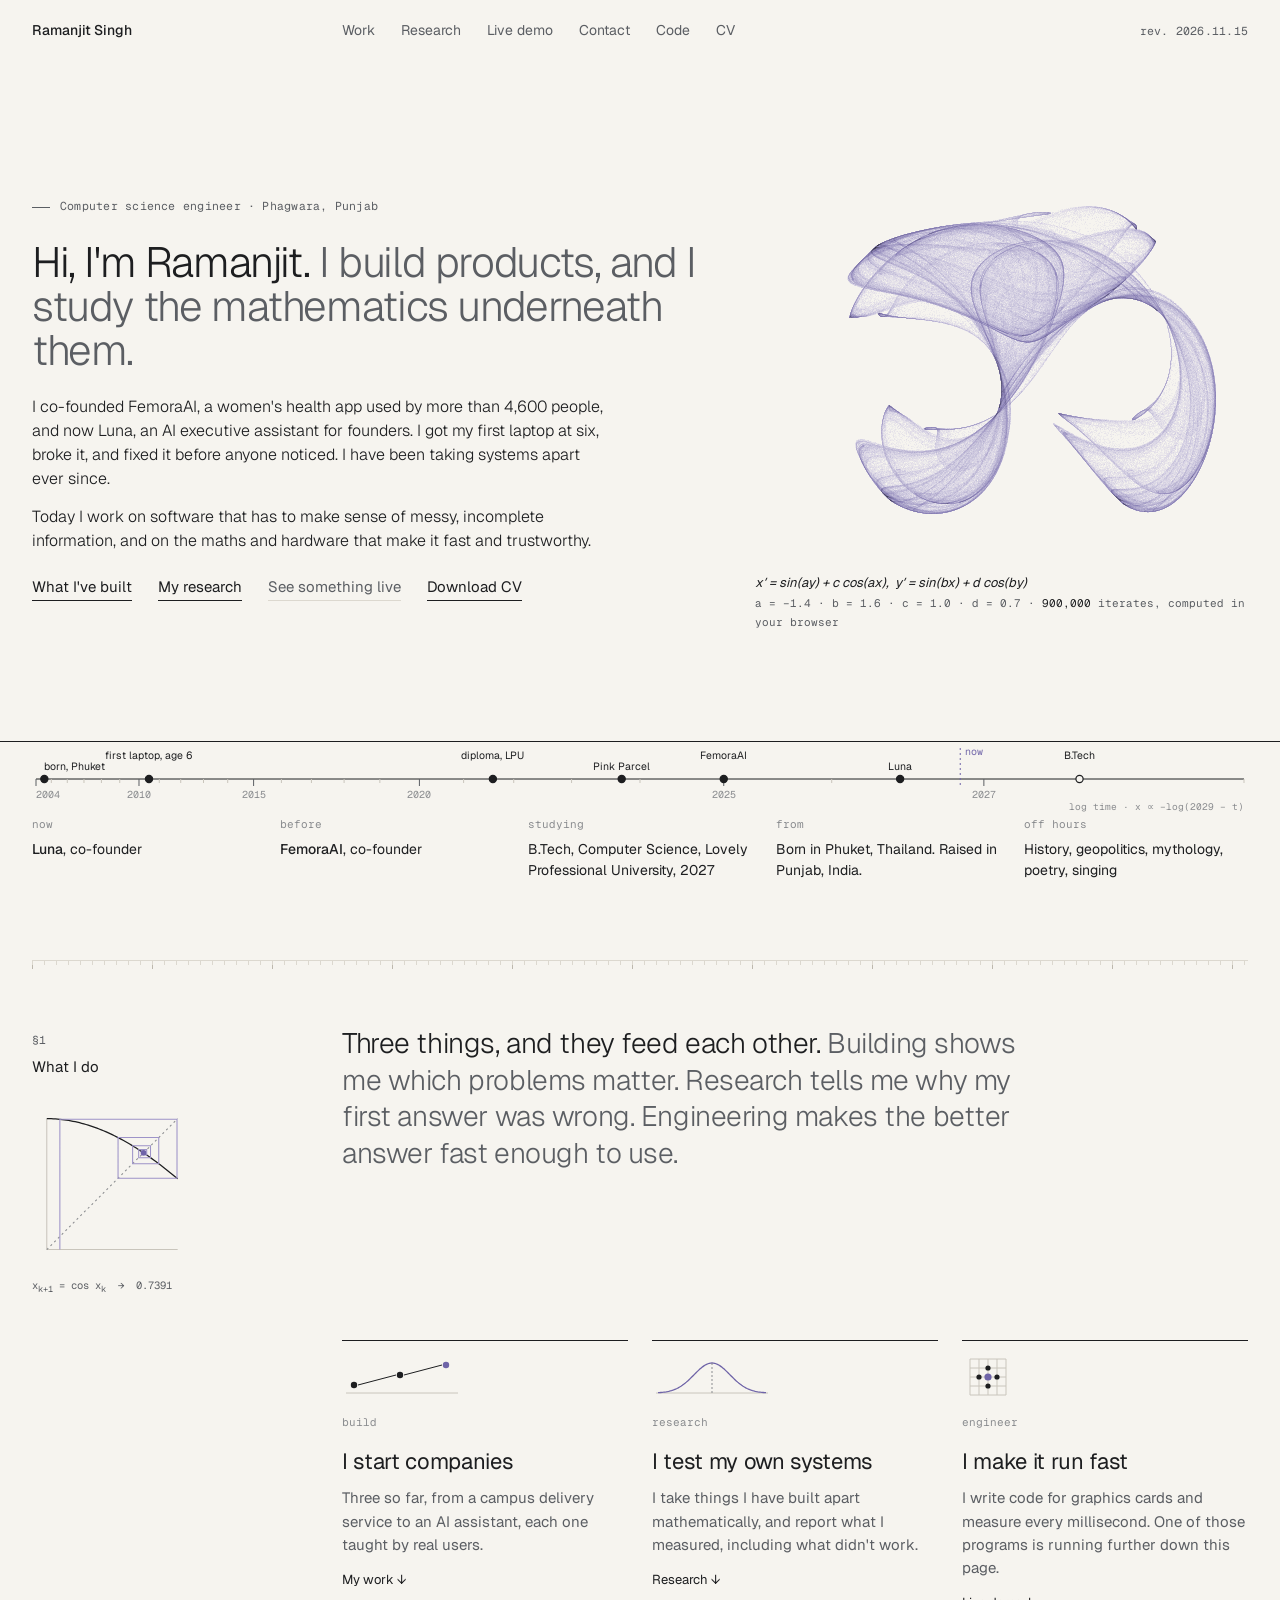
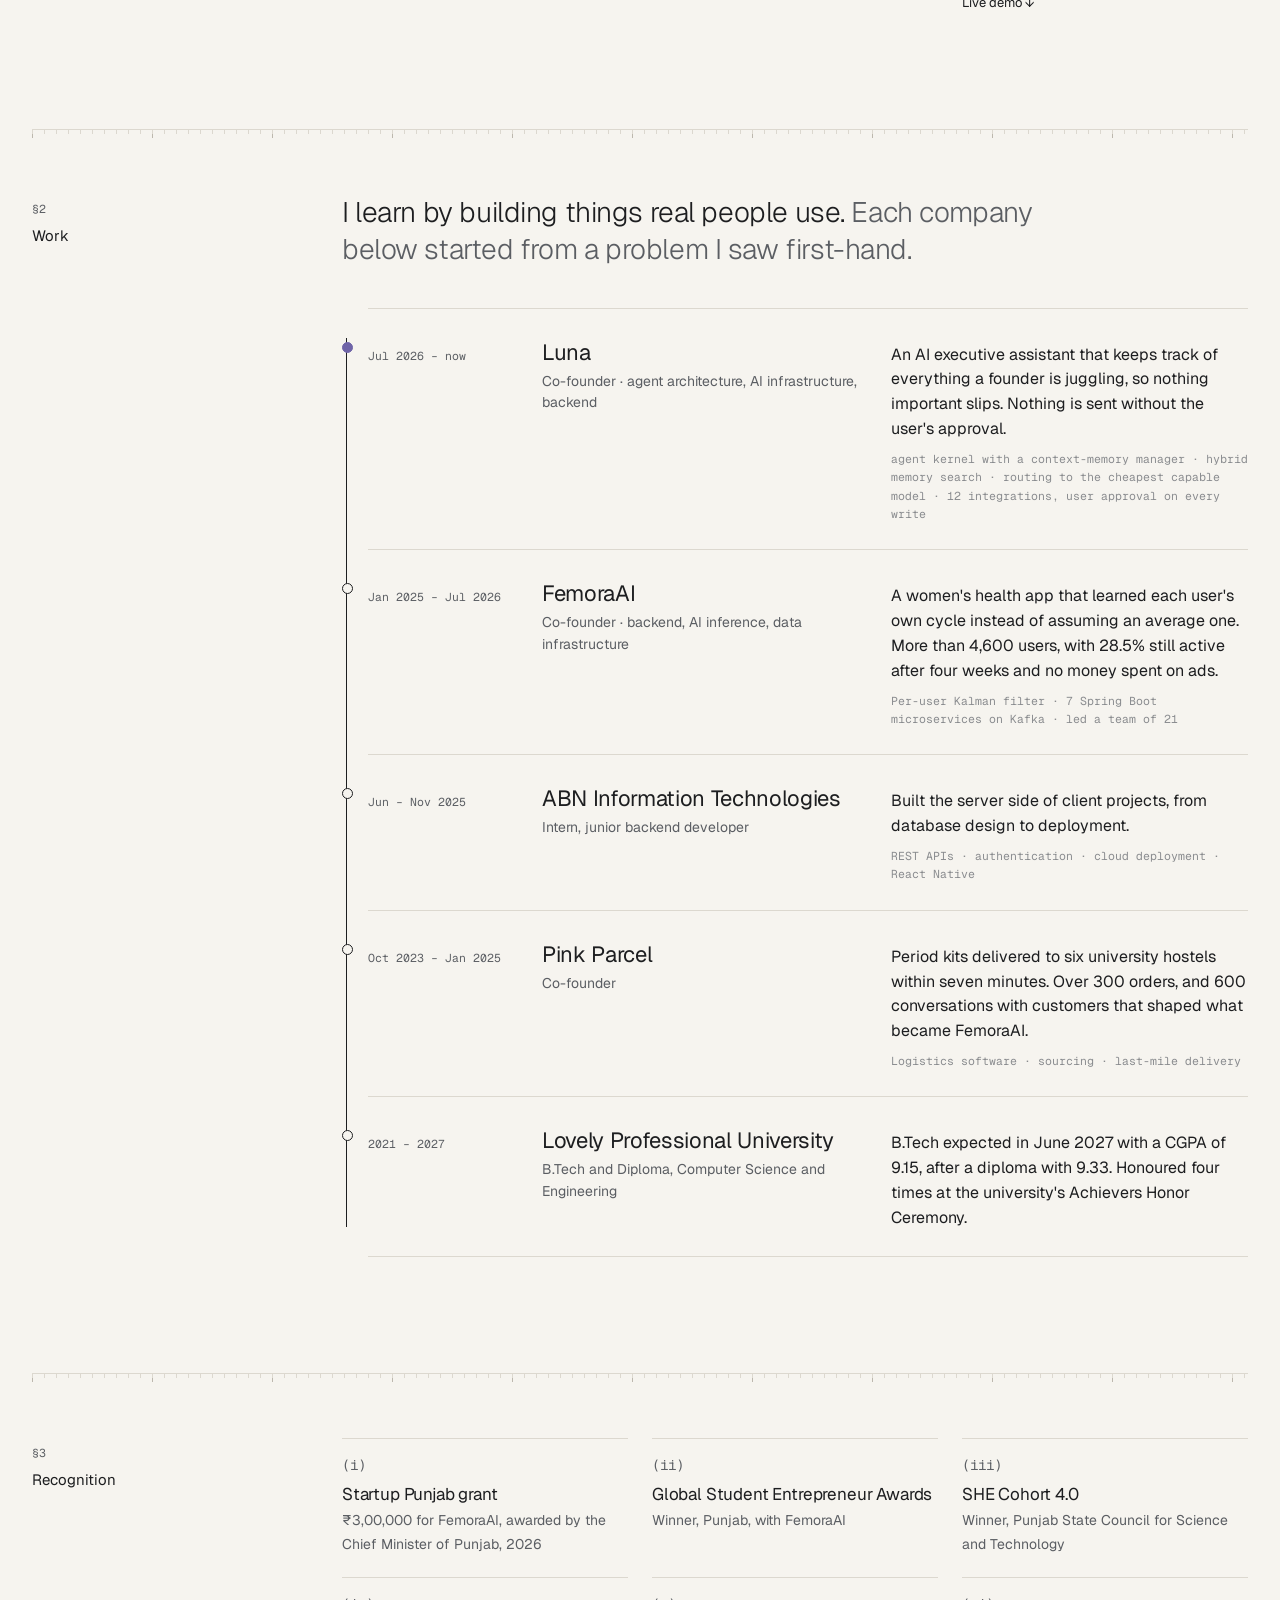
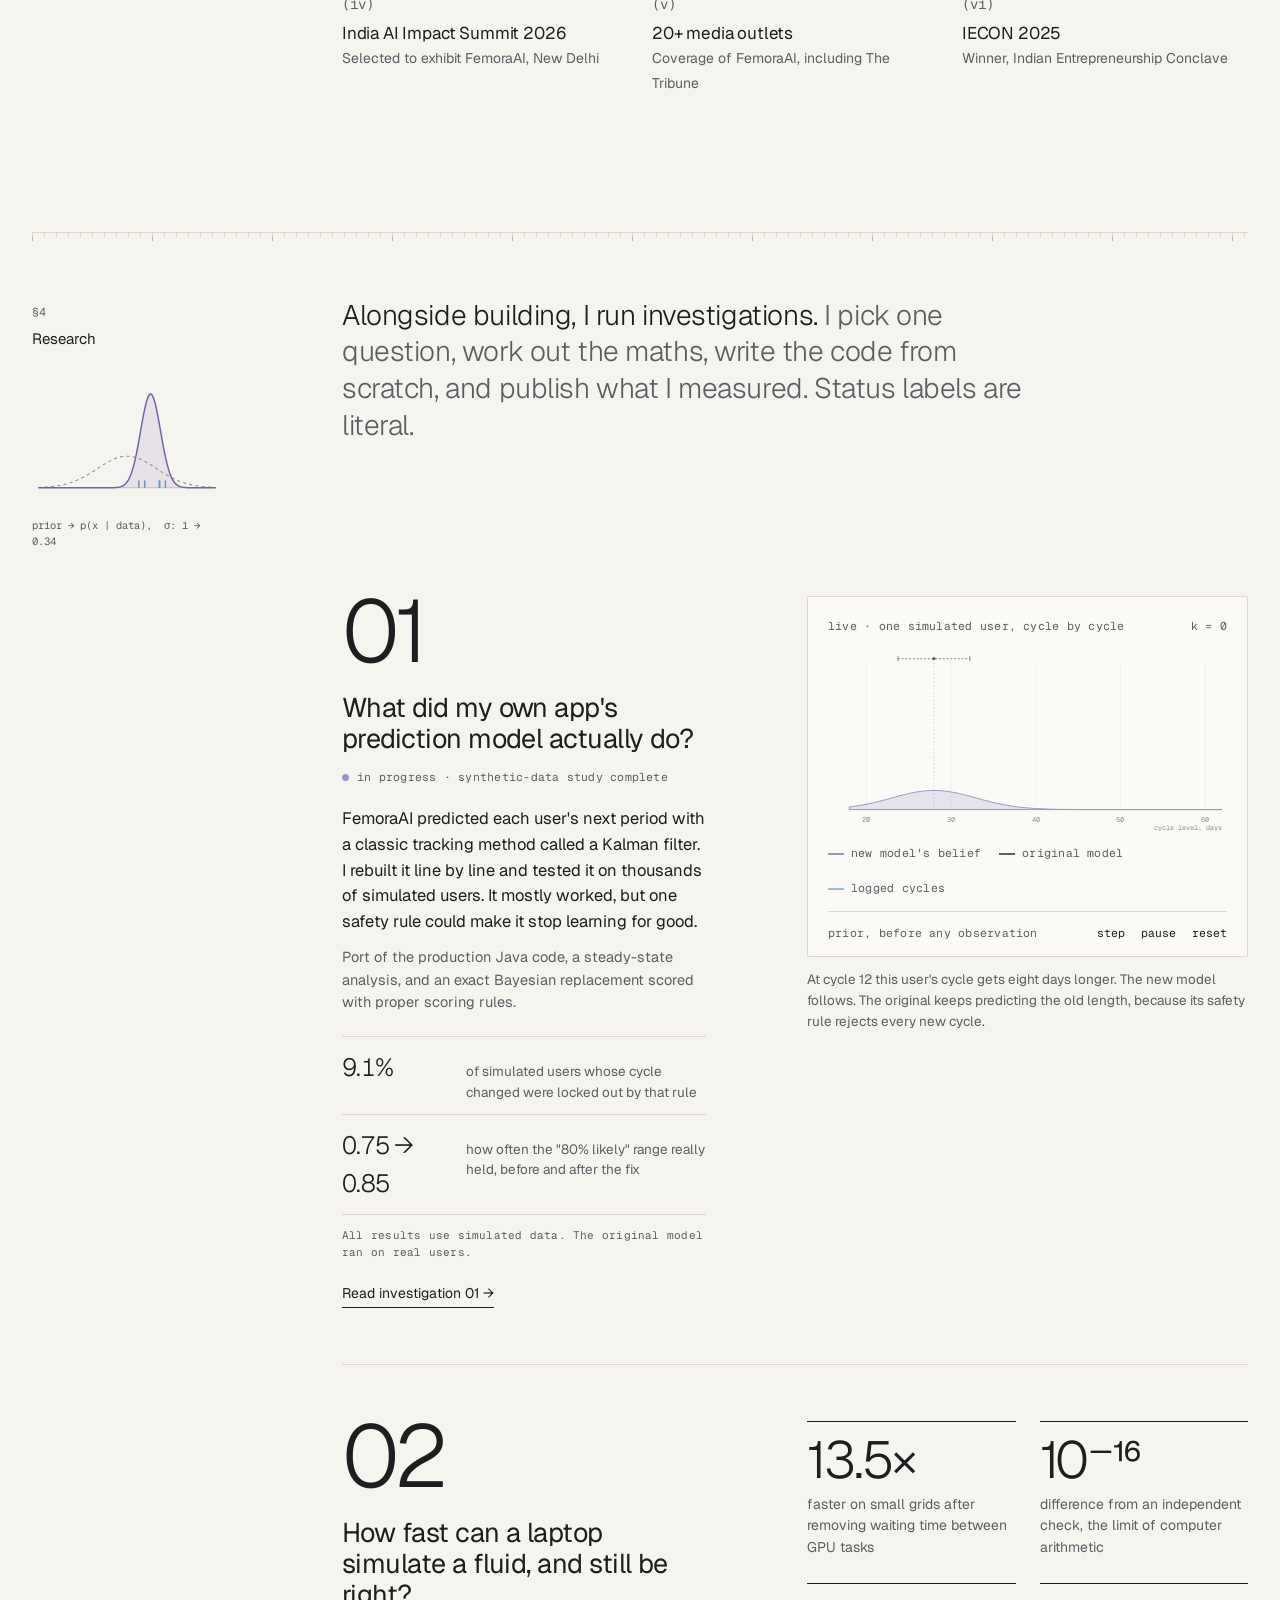
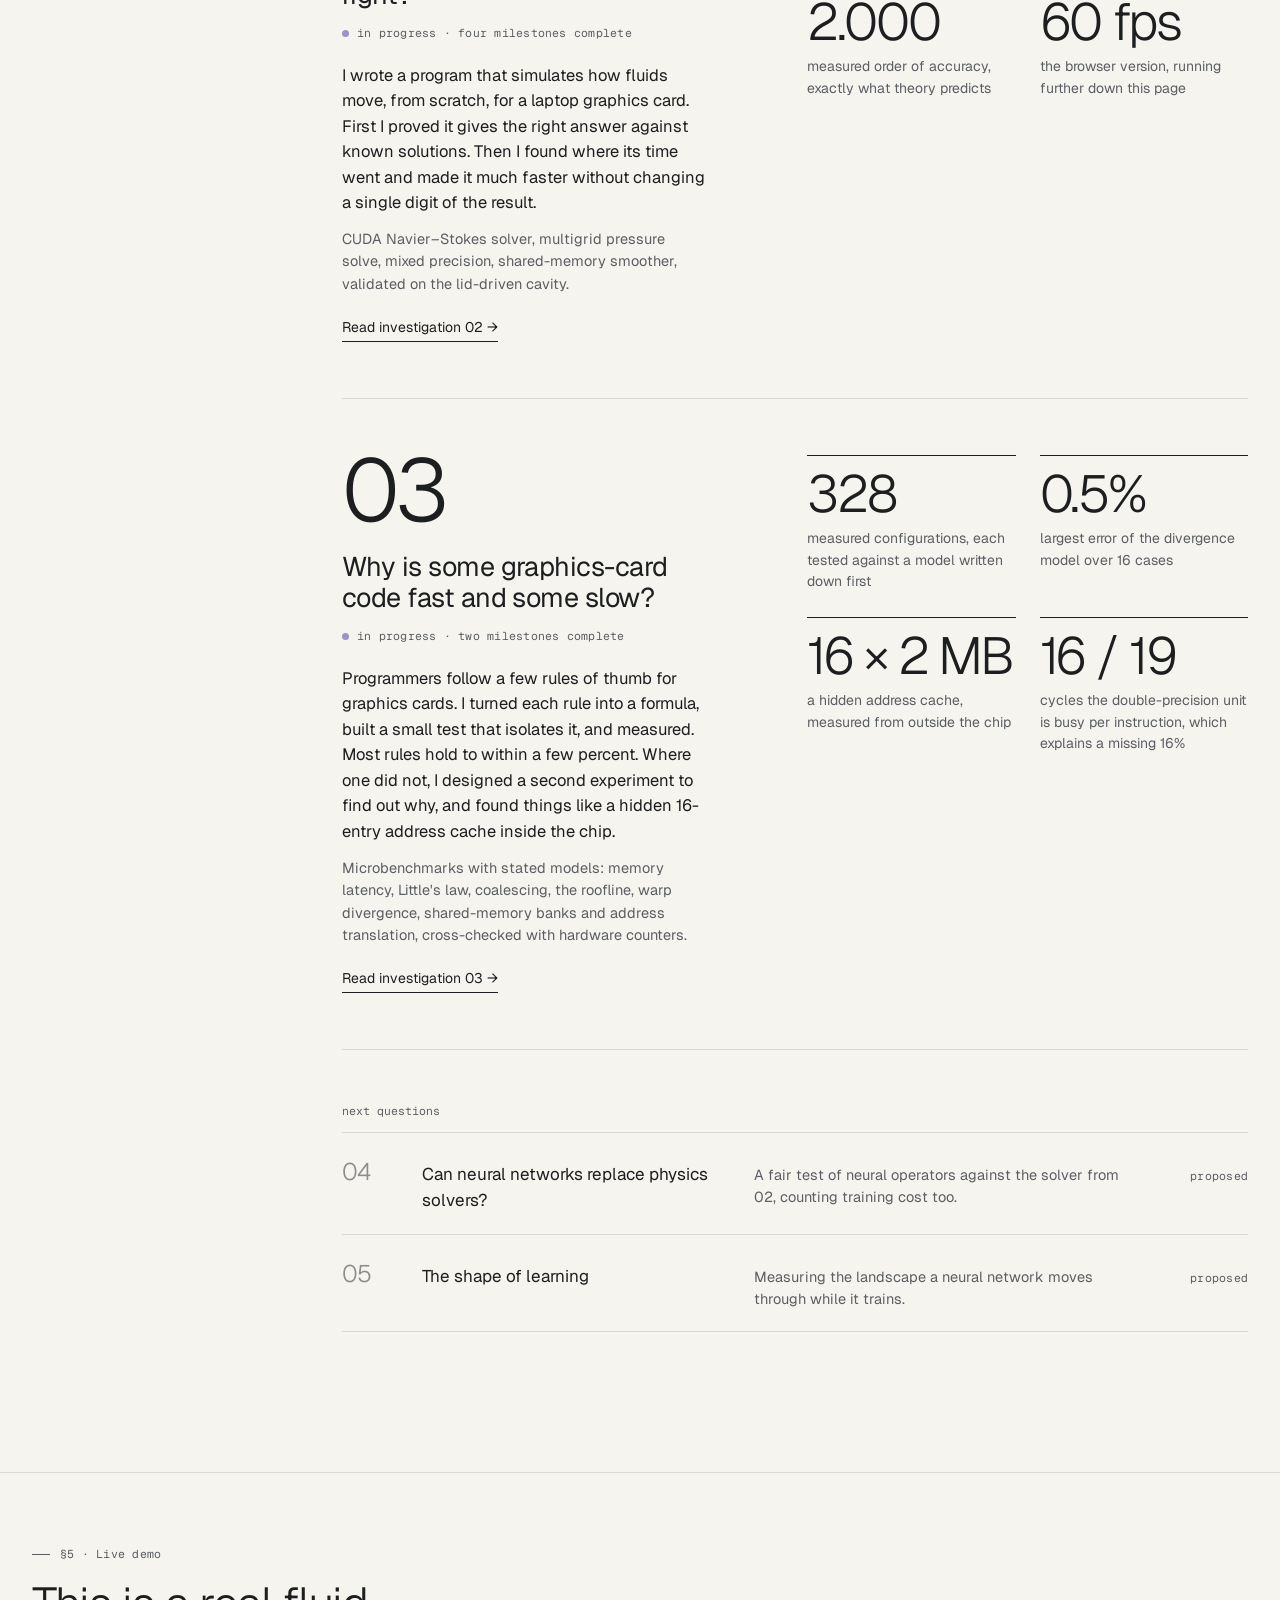
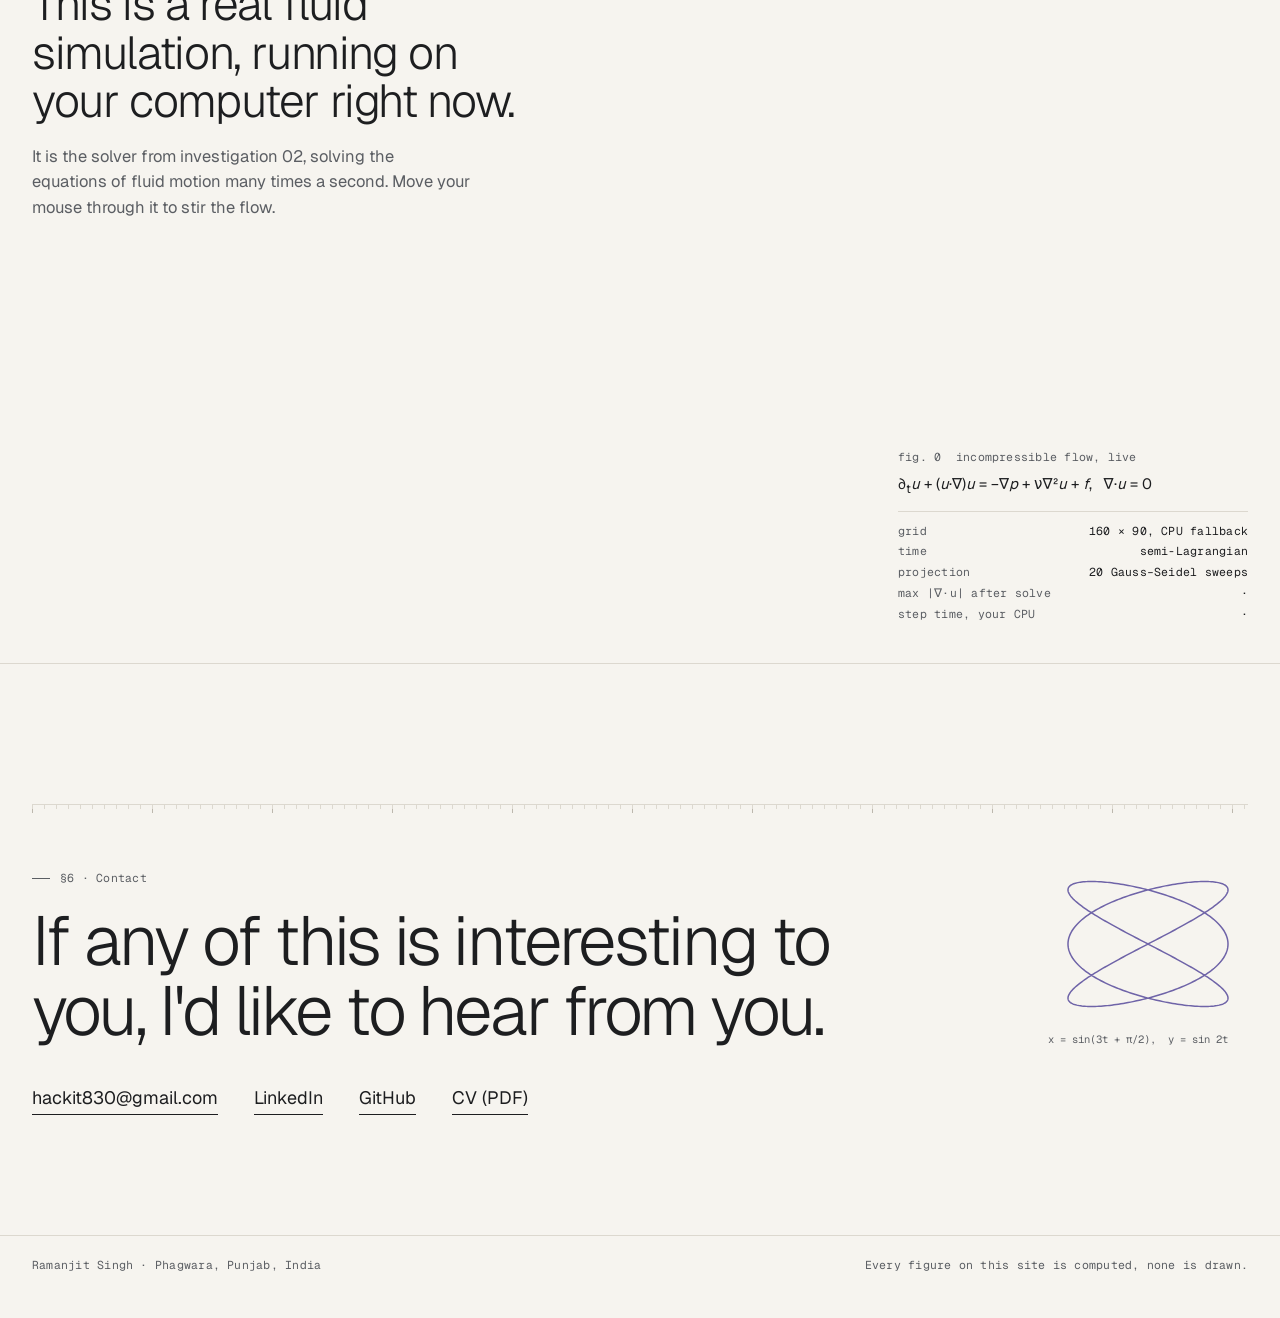
==== site/index.html @ 6fc25e9c "Site: CV download (phone removed), compact mobile navigation, consistent investigation nav, Luna lin" ====
<!doctype html>
<html lang="en">
<head>
<meta charset="utf-8">
<meta name="viewport" content="width=device-width,initial-scale=1">
<title>Ramanjit Singh</title>
<meta name="description" content="Ramanjit Singh, computer science engineer and co-founder of FemoraAI and Luna. Products, research investigations and a live fluid simulation running on your GPU.">
<link rel="preconnect" href="https://fonts.googleapis.com"><link rel="preconnect" href="https://fonts.gstatic.com" crossorigin>
<link href="https://fonts.googleapis.com/css2?family=Geist:wght@300;400;500&family=Geist+Mono:wght@400;500&display=swap" rel="stylesheet">
<style>
:root{
  --ivory:#F6F4EF;--paper:#FBFAF7;--stone:#EBE8E1;--rule:#DCD8CF;--charcoal:#1D1E20;--graphite:#5B5E63;--faint:#8A8C8F;
  --lavender:#9D93C8;--lavender-deep:#6F64A8;--powder:#9FBCD6;--sage:#A3B59B;
  --sans:"Geist",ui-sans-serif,system-ui,sans-serif;--mono:"Geist Mono",ui-monospace,monospace;
}
*{box-sizing:border-box;margin:0;padding:0}
html{scroll-behavior:smooth;scroll-padding-top:80px}
body{background:var(--ivory);color:var(--charcoal);font-family:var(--sans);font-size:16px;line-height:1.55;-webkit-font-smoothing:antialiased}
a{color:inherit;text-decoration:none}
.mono{font-family:var(--mono);font-size:11.5px;letter-spacing:.02em;color:var(--graphite)}
.wrap{max-width:1320px;margin:0 auto;padding:0 32px}
.grid{display:grid;grid-template-columns:repeat(12,minmax(0,1fr));column-gap:24px}
.tick{display:inline-block;width:18px;height:1px;background:var(--graphite);vertical-align:middle;margin-right:10px}
.ul{border-bottom:1px solid var(--rule);transition:border-color .2s}
.ul:hover{border-color:var(--charcoal)}

nav{position:fixed;inset:0 0 auto 0;z-index:10;padding:20px 0;transition:background .3s,border-color .3s;border-bottom:1px solid transparent}
nav.solid{background:rgba(246,244,239,.9);backdrop-filter:blur(10px);border-bottom-color:var(--rule)}
nav .grid{align-items:baseline}
nav .who{grid-column:1/4;font-size:14px;font-weight:500}
nav .links{grid-column:4/11;display:flex;gap:26px;font-size:14px;color:var(--graphite)}
nav .links a:hover{color:var(--charcoal)}
nav .rev{grid-column:11/13;text-align:right}

/* about */
.about{min-height:100vh;display:flex;flex-direction:column;padding-top:74px}
.about > .wrap.grid{flex:1;align-items:center;width:100%}
.about .left{grid-column:1/8;padding:6px 0 22px}
.figure-att{grid-column:8/13;align-self:center;position:relative}
#attractor{display:block;width:100%;aspect-ratio:1.3/1}
.att-cap{margin-top:10px;font-family:var(--mono);font-size:11px;line-height:1.7;color:var(--graphite)}
.att-cap i{font-family:var(--sans);font-style:italic;font-size:13px;color:var(--charcoal)}
.att-cap b{font-weight:400;color:var(--charcoal)}
.about h1{font-weight:300;font-size:clamp(32px,3.3vw,52px);line-height:1.04;letter-spacing:-.033em}
.about h1 span{color:var(--graphite)}
.about .intro{margin-top:22px;font-size:clamp(16px,1.15vw,18px);font-weight:300;line-height:1.5;max-width:580px}
.about .intro p+p{margin-top:14px}
.cta{display:flex;gap:26px;flex-wrap:wrap;margin-top:22px;font-size:15px}
.cta a{border-bottom:1px solid var(--charcoal);padding-bottom:2px}
.cta a.soft{border-color:var(--rule);color:var(--graphite)}
.strip{border-top:1px solid var(--charcoal);padding-top:2px}
#lifeline{display:block;width:100%;height:68px;overflow:visible}
.glance{display:grid;grid-template-columns:repeat(5,1fr);gap:24px}
.glance div{padding:4px 0 18px;font-size:14px}
.glance dt{font-family:var(--mono);font-size:11px;color:var(--faint);margin-bottom:6px}
.glance dd b{font-weight:500}

/* generic sections */
section.s{padding:120px 0 20px}
.label{grid-column:1/4;padding-top:6px}
.label .n{font-family:var(--mono);font-size:11.5px;color:var(--graphite)}
.label h2{font-weight:400;font-size:15px;margin-top:6px}
.lead{grid-column:4/11;font-size:clamp(22px,2.2vw,30px);font-weight:300;line-height:1.3;letter-spacing:-.015em}
.lead span{color:var(--graphite)}

/* what I do */
.doing{grid-column:4/13;display:grid;grid-template-columns:repeat(3,1fr);gap:24px;margin-top:44px}
.doing a{display:block;border-top:1px solid var(--charcoal);padding-top:14px;transition:border-color .2s}
.doing a:hover{border-top-color:var(--lavender-deep)}
.doing .k{font-family:var(--mono);font-size:11px;color:var(--faint)}
.doing h3{font-weight:400;font-size:22px;letter-spacing:-.015em;margin:10px 0 8px}
.doing p{font-size:15px;color:var(--graphite)}
.doing .go{display:block;margin-top:14px;font-size:13px;color:var(--charcoal)}

/* work */
.work{grid-column:4/13;margin-top:40px}
.job{display:grid;grid-template-columns:150px minmax(0,1fr) minmax(0,1.1fr);column-gap:24px;padding:26px 0;border-top:1px solid var(--rule);align-items:baseline}
.job:last-child{border-bottom:1px solid var(--rule)}
.job .when{font-family:var(--mono);font-size:11.5px;color:var(--graphite)}
.job h3{font-weight:400;font-size:22px;letter-spacing:-.015em}
.job .role{font-size:14px;color:var(--graphite);margin-top:2px}
.job .plain{font-size:16px}
.job .tech{font-family:var(--mono);font-size:11.5px;color:var(--faint);margin-top:8px;line-height:1.6}

/* recognition */
.rec{grid-column:4/13;display:grid;grid-template-columns:repeat(3,1fr);gap:0 24px;margin-top:40px}
.rec div{border-top:1px solid var(--rule);padding:16px 0 20px}
.rec b{display:block;font-weight:400;font-size:17px;letter-spacing:-.01em}
.rec span{font-size:14px;color:var(--graphite)}

/* research */
.inv{grid-column:4/13;margin-top:46px;display:grid;grid-template-columns:repeat(12,minmax(0,1fr));column-gap:24px;align-items:start;padding-bottom:56px;border-bottom:1px solid var(--rule)}
.inv + .inv{margin-top:56px}
.inv .text{grid-column:1/6}
.inv .num{font-weight:300;font-size:88px;line-height:.8;letter-spacing:-.06em}
.inv h3{font-weight:400;font-size:27px;line-height:1.15;letter-spacing:-.02em;margin-top:26px}
.status{display:inline-flex;align-items:center;gap:8px;margin-top:14px}
.status i{width:7px;height:7px;border-radius:50%;background:var(--lavender)}
.inv .plain{margin-top:18px;font-size:16.5px}
.inv .techline{margin-top:12px;font-size:14.5px;color:var(--graphite)}
.facts{margin-top:22px;border-top:1px solid var(--rule)}
.facts div{display:grid;grid-template-columns:110px 1fr;gap:14px;padding:11px 0;border-bottom:1px solid var(--rule);align-items:baseline}
.facts b{font-weight:300;font-size:25px;letter-spacing:-.03em;font-feature-settings:"tnum"}
.facts span{font-size:13.5px;color:var(--graphite)}
.more{display:inline-block;margin-top:22px;font-size:14px;border-bottom:1px solid var(--charcoal);padding-bottom:2px}
.inv .side{grid-column:7/13}
.card{background:var(--paper);border:1px solid var(--rule);border-radius:2px;padding:20px 20px 14px}
.card svg{display:block;width:100%;height:auto}
.fig-head{display:flex;justify-content:space-between;align-items:baseline;margin-bottom:10px}
.legend{display:flex;gap:18px;flex-wrap:wrap;margin-top:12px}
.sw{display:inline-block;width:16px;height:2px;vertical-align:middle;margin-right:7px}
.ctl{display:flex;justify-content:space-between;align-items:baseline;margin-top:14px;padding-top:12px;border-top:1px solid var(--rule);gap:12px;flex-wrap:wrap}
.ctl button{font:inherit;background:none;border:0;color:var(--charcoal);cursor:pointer;margin-left:16px;padding:0}
.ctl button:hover{color:var(--lavender-deep)}
.cap{margin-top:12px;font-size:13.5px;color:var(--graphite)}
.bignum{display:grid;grid-template-columns:1fr 1fr;gap:24px}
.bignum div{border-top:1px solid var(--charcoal);padding-top:12px}
.bignum b{display:block;font-weight:300;font-size:52px;letter-spacing:-.04em;line-height:1}
.bignum span{display:block;margin-top:8px;font-size:14px;color:var(--graphite)}
.prop{grid-column:4/13;margin-top:52px}
.prop .h{font-family:var(--mono);font-size:11.5px;color:var(--graphite);margin-bottom:12px}
.row{display:grid;grid-template-columns:56px minmax(0,1fr) minmax(0,1.2fr) 100px;column-gap:24px;padding:20px 0;border-top:1px solid var(--rule);align-items:baseline}
.row:last-child{border-bottom:1px solid var(--rule)}
.row .k{font-weight:300;font-size:24px;letter-spacing:-.04em;color:var(--faint)}
.row h4{font-weight:400;font-size:17px}
.row p{font-size:14.5px;color:var(--graphite)}
.row .tag{text-align:right}

/* live demo */
.demo{position:relative;height:88vh;min-height:620px;overflow:hidden;margin-top:120px;border-top:1px solid var(--rule);border-bottom:1px solid var(--rule)}
#fluid{position:absolute;inset:0;width:100%;height:100%;display:block;filter:blur(1.5px) saturate(.95)}
.demo .wrap{position:relative;height:100%;pointer-events:none}
.demo .say{position:absolute;left:32px;top:72px;max-width:520px}
.demo .say h2{font-weight:300;font-size:clamp(32px,3.6vw,52px);line-height:1.05;letter-spacing:-.03em;margin-top:18px}
.demo .say p{margin-top:18px;font-size:16.5px;color:var(--graphite);max-width:440px}
.annot{position:absolute;right:32px;bottom:40px;width:350px}
.annot .eq{font-family:var(--sans);font-size:15px;letter-spacing:0;color:var(--charcoal);margin:6px 0 12px}
.annot .eq i{font-style:italic}
.annot dl{display:grid;grid-template-columns:1fr auto;gap:3px 12px;border-top:1px solid var(--rule);padding-top:10px}
.annot dd{text-align:right;color:var(--charcoal);font-feature-settings:"tnum"}

/* contact */
.contact{padding:140px 0 40px}
.contact h2{grid-column:1/9;font-weight:300;font-size:clamp(40px,5.4vw,80px);line-height:1;letter-spacing:-.04em}
.contact .ways{grid-column:1/-1;display:flex;gap:36px;flex-wrap:wrap;margin-top:36px;font-size:18px}
.contact .ways a{border-bottom:1px solid var(--charcoal);padding-bottom:2px}
footer{padding:80px 0 44px}
footer .grid{border-top:1px solid var(--rule);padding-top:20px;align-items:baseline}
footer .c1{grid-column:1/7}footer .c3{grid-column:7/13;text-align:right}

@media (max-width:1000px){
  .wrap{padding:0 16px}
  nav .links{display:none}nav .who{grid-column:1/8}nav .rev{grid-column:8/13}
  .about .left,.label,.lead,.doing,.work,.rec,.inv,.prop,.contact h2{grid-column:1/-1}
  .about .left{padding-bottom:8px}
  .figure-att{grid-column:1/-1;margin:8px 0 28px}
  #lifeline{height:64px}
  .glance{grid-template-columns:1fr 1fr;gap:0 16px}
  .lead{margin-top:14px}
  .doing,.rec{grid-template-columns:1fr}
  .job{grid-template-columns:1fr;row-gap:6px}
  .inv .text,.inv .side{grid-column:1/-1}.inv .side{margin-top:34px}
  .row{grid-template-columns:44px 1fr;row-gap:6px}.row p,.row .tag{grid-column:2}.row .tag{text-align:left}
  .demo .say{left:16px;right:16px;top:48px}
  .annot{left:16px;right:16px;width:auto;bottom:24px}
  footer .c1,footer .c3{grid-column:1/-1;text-align:left;margin-bottom:6px}
}

/* mathematical furniture */
.ruler{grid-column:1/-1;height:9px;margin:0 0 56px;border-top:1px solid var(--rule);background-image:repeating-linear-gradient(90deg,var(--rule) 0 1px,transparent 1px 12px),repeating-linear-gradient(90deg,#BDB8AE 0 1px,transparent 1px 120px);background-size:100% 4px,100% 9px;background-repeat:no-repeat}
section.s{padding:96px 0 20px}
.margin-fig{margin-top:28px;max-width:190px}
.gcap{font-family:var(--mono);font-size:10.5px;color:var(--graphite);margin-top:6px;line-height:1.5}
.cardglyph{display:block;width:120px;height:44px;margin-bottom:10px}
.enum{display:block;font-family:var(--mono);font-size:11px;color:var(--faint);margin-bottom:4px}
.work{position:relative;padding-left:26px}
.work::before{content:"";position:absolute;left:4px;top:30px;bottom:30px;width:1px;background:var(--charcoal)}
.job{position:relative}
.job::before{content:"";position:absolute;left:-26px;top:33px;width:9px;height:9px;border-radius:50%;background:var(--ivory);border:1.2px solid var(--charcoal)}
.job:first-child::before{background:var(--lavender-deep);border-color:var(--lavender-deep)}
.contact .grid{position:relative}
.contact-fig{grid-column:10/13;grid-row:2/5;align-self:center;max-width:200px;justify-self:end;width:100%}
.rec-side{margin-top:0}
@media (max-width:1000px){section.s{padding:64px 0 12px}.ruler{margin-bottom:36px}.demo{margin-top:72px}.rec-side{grid-column:1/-1;margin-top:20px}.margin-fig{max-width:150px;margin-top:16px}.contact-fig{grid-column:1/-1;grid-row:auto;justify-self:start;margin-top:28px}}

/* compact navigation (assets/navmenu.js) */
nav .menu{display:none;justify-self:end;font-size:12px;letter-spacing:.04em;background:none;border:1px solid var(--rule);border-radius:2px;padding:6px 12px;color:var(--charcoal);cursor:pointer}
@media (max-width:1000px){
  nav .rev{display:none}
  nav .who{grid-row:1}
  nav .menu{display:block;grid-column:8/13;grid-row:1;align-self:center}
  nav.open{background:#F6F4EF;border-bottom-color:var(--rule)}
  nav.open .links{display:flex;flex-direction:column;gap:0;grid-column:1/-1;grid-row:2;margin-top:14px;border-top:1px solid var(--rule)}
  nav.open .links a{padding:13px 0;border-bottom:1px solid var(--rule);font-size:16px;color:var(--charcoal)}
}
</style>
</head>
<body>

<nav id="nav"><div class="wrap grid">
  <a class="who" href="#">Ramanjit Singh</a>
  <div class="links"><a href="#work">Work</a><a href="#research">Research</a><a href="#live">Live demo</a><a href="#contact">Contact</a><a href="https://github.com/ramanjitsingh-hub/ramanjitsingh-hub.github.io">Code</a><a href="assets/Ramanjit_Singh_CV.pdf" download>CV</a></div>
  <span class="rev mono">rev. 2026.11.15</span>
</div></nav>

<header class="about" id="about"><div class="wrap grid">
  <div class="left">
    <div class="mono"><span class="tick"></span>Computer science engineer · Phagwara, Punjab</div>
    <h1 style="margin-top:26px">Hi, I'm Ramanjit. <span>I build products, and I study the mathematics underneath them.</span></h1>
    <div class="intro">
      <p>I co-founded FemoraAI, a women's health app used by more than 4,600 people, and now Luna, an AI executive assistant for founders. I got my first laptop at six, broke it, and fixed it before anyone noticed. I have been taking systems apart ever since.</p>
      <p>Today I work on software that has to make sense of messy, incomplete information, and on the maths and hardware that make it fast and trustworthy.</p>
    </div>
    <div class="cta"><a href="#work">What I've built</a><a href="#research">My research</a><a class="soft" href="#live">See something live</a><a href="assets/Ramanjit_Singh_CV.pdf" download>Download CV</a></div>
  </div>
  <figure class="figure-att" aria-label="Clifford attractor computed in the browser">
    <canvas id="attractor"></canvas>
    <figcaption class="att-cap"><i>x′ = sin(ay) + c cos(ax), &nbsp;y′ = sin(bx) + d cos(by)</i><br>
      a = −1.4 · b = 1.6 · c = 1.0 · d = 0.7 · <b id="att-n">0</b> iterates, computed in your browser</figcaption>
  </figure>
</div>
  <div class="strip"><div class="wrap">
    <svg id="lifeline" role="img" aria-label="Timeline from 2004 to 2027"></svg>
    <dl class="glance">
    <div><dt>now</dt><dd><b>Luna</b>, co-founder</dd></div>
    <div><dt>before</dt><dd><b>FemoraAI</b>, co-founder</dd></div>
    <div><dt>studying</dt><dd>B.Tech, Computer Science, Lovely Professional University, 2027</dd></div>
    <div><dt>from</dt><dd>Born in Phuket, Thailand. Raised in Punjab, India.</dd></div>
    <div><dt>off hours</dt><dd>History, geopolitics, mythology, poetry, singing</dd></div>
  </dl>
  </div></div>
</header>



<main>
<section class="s" style="padding-top:60px"><div class="wrap grid">
  <div class="ruler"></div>
  <div class="label"><div class="n">§1</div><h2>What I do</h2><div class="margin-fig" data-glyph="cobweb"></div></div>
  <p class="lead">Three things, and they feed each other. <span>Building shows me which problems matter. Research tells me why my first answer was wrong. Engineering makes the better answer fast enough to use.</span></p>
  <div class="doing">
    <a href="#work"><span class="cardglyph" data-glyph="ventures"></span><span class="k">build</span><h3>I start companies</h3><p>Three so far, from a campus delivery service to an AI assistant, each one taught by real users.</p><span class="go">My work ↓</span></a>
    <a href="#research"><span class="cardglyph" data-glyph="gauss"></span><span class="k">research</span><h3>I test my own systems</h3><p>I take things I have built apart mathematically, and report what I measured, including what didn't work.</p><span class="go">Research ↓</span></a>
    <a href="#live"><span class="cardglyph" data-glyph="stencil"></span><span class="k">engineer</span><h3>I make it run fast</h3><p>I write code for graphics cards and measure every millisecond. One of those programs is running further down this page.</p><span class="go">Live demo ↓</span></a>
  </div>
</div></section>

<section class="s" id="work"><div class="wrap grid">
  <div class="ruler"></div>
  <div class="label"><div class="n">§2</div><h2>Work</h2></div>
  <p class="lead">I learn by building things real people use. <span>Each company below started from a problem I saw first-hand.</span></p>
  <div class="work">
    <div class="job"><span class="when">Jul 2026 – now</span><div><h3>Luna</h3><div class="role">Co-founder · agent architecture, AI infrastructure, backend</div></div>
      <div><p class="plain">An AI executive assistant that keeps track of everything a founder is juggling, so nothing important slips. Nothing is sent without the user's approval.</p>
      <p class="tech">agent kernel with a context-memory manager · hybrid memory search · routing to the cheapest capable model · 12 integrations, user approval on every write</p></div></div>
    <div class="job"><span class="when">Jan 2025 – Jul 2026</span><div><h3>FemoraAI</h3><div class="role">Co-founder · backend, AI inference, data infrastructure</div></div>
      <div><p class="plain">A women's health app that learned each user's own cycle instead of assuming an average one. More than 4,600 users, with 28.5% still active after four weeks and no money spent on ads.</p>
      <p class="tech">Per-user Kalman filter · 7 Spring Boot microservices on Kafka · led a team of 21</p></div></div>
    <div class="job"><span class="when">Jun – Nov 2025</span><div><h3>ABN Information Technologies</h3><div class="role">Intern, junior backend developer</div></div>
      <div><p class="plain">Built the server side of client projects, from database design to deployment.</p>
      <p class="tech">REST APIs · authentication · cloud deployment · React Native</p></div></div>
    <div class="job"><span class="when">Oct 2023 – Jan 2025</span><div><h3>Pink Parcel</h3><div class="role">Co-founder</div></div>
      <div><p class="plain">Period kits delivered to six university hostels within seven minutes. Over 300 orders, and 600 conversations with customers that shaped what became FemoraAI.</p>
      <p class="tech">Logistics software · sourcing · last-mile delivery</p></div></div>
    <div class="job"><span class="when">2021 – 2027</span><div><h3>Lovely Professional University</h3><div class="role">B.Tech and Diploma, Computer Science and Engineering</div></div>
      <div><p class="plain">B.Tech expected in June 2027 with a CGPA of 9.15, after a diploma with 9.33. Honoured four times at the university's Achievers Honor Ceremony.</p></div></div>
  </div>
</div></section>

<section class="s"><div class="wrap grid">
  <div class="ruler"></div>
  <div class="label"><div class="n">§3</div><h2>Recognition</h2></div>
  <div class="rec rec-side">
    <div><span class="enum">(i)</span><b>Startup Punjab grant</b><span>₹3,00,000 for FemoraAI, awarded by the Chief Minister of Punjab, 2026</span></div>
    <div><span class="enum">(ii)</span><b>Global Student Entrepreneur Awards</b><span>Winner, Punjab, with FemoraAI</span></div>
    <div><span class="enum">(iii)</span><b>SHE Cohort 4.0</b><span>Winner, Punjab State Council for Science and Technology</span></div>
    <div><span class="enum">(iv)</span><b>India AI Impact Summit 2026</b><span>Selected to exhibit FemoraAI, New Delhi</span></div>
    <div><span class="enum">(v)</span><b>20+ media outlets</b><span>Coverage of FemoraAI, including The Tribune</span></div>
    <div><span class="enum">(vi)</span><b>IECON 2025</b><span>Winner, Indian Entrepreneurship Conclave</span></div>
  </div>
</div></section>

<section class="s" id="research"><div class="wrap grid">
  <div class="ruler"></div>
  <div class="label"><div class="n">§4</div><h2>Research</h2><div class="margin-fig" data-glyph="posterior"></div></div>
  <p class="lead">Alongside building, I run investigations. <span>I pick one question, work out the maths, write the code from scratch, and publish what I measured. Status labels are literal.</span></p>

  <div class="inv">
    <div class="text">
      <div class="num">01</div>
      <h3>What did my own app's prediction model actually do?</h3>
      <div class="status mono"><i></i>in progress · synthetic-data study complete</div>
      <p class="plain">FemoraAI predicted each user's next period with a classic tracking method called a Kalman filter. I rebuilt it line by line and tested it on thousands of simulated users. It mostly worked, but one safety rule could make it stop learning for good.</p>
      <p class="techline">Port of the production Java code, a steady-state analysis, and an exact Bayesian replacement scored with proper scoring rules.</p>
      <div class="facts">
        <div><b>9.1%</b><span>of simulated users whose cycle changed were locked out by that rule</span></div>
        <div><b>0.75 → 0.85</b><span>how often the "80% likely" range really held, before and after the fix</span></div>
      </div>
      <p class="mono" style="margin-top:12px;font-size:11px">All results use simulated data. The original model ran on real users.</p>
      <a class="more" href="01/">Read investigation 01 →</a>
    </div>
    <div class="side">
      <div class="card">
        <div class="fig-head"><span class="mono">live · one simulated user, cycle by cycle</span><span class="mono" id="f-k">k = 0</span></div>
        <svg id="fig1" viewBox="0 0 640 300" role="img" aria-label="Posterior density of cycle level updating cycle by cycle"></svg>
        <div class="legend mono">
          <span><i class="sw" style="background:var(--lavender)"></i>new model's belief</span>
          <span><i class="sw" style="background:var(--graphite)"></i>original model</span>
          <span><i class="sw" style="background:var(--powder)"></i>logged cycles</span>
        </div>
        <div class="ctl mono"><span id="f-read">before any data</span><span><button id="b-step">step</button><button id="b-play">pause</button><button id="b-reset">reset</button></span></div>
      </div>
      <p class="cap">At cycle 12 this user's cycle gets eight days longer. The new model follows. The original keeps predicting the old length, because its safety rule rejects every new cycle.</p>
    </div>
  </div>

  <div class="inv">
    <div class="text">
      <div class="num">02</div>
      <h3>How fast can a laptop simulate a fluid, and still be right?</h3>
      <div class="status mono"><i></i>in progress · four milestones complete</div>
      <p class="plain">I wrote a program that simulates how fluids move, from scratch, for a laptop graphics card. First I proved it gives the right answer against known solutions. Then I found where its time went and made it much faster without changing a single digit of the result.</p>
      <p class="techline">CUDA Navier–Stokes solver, multigrid pressure solve, mixed precision, shared-memory smoother, validated on the lid-driven cavity.</p>
      <a class="more" href="02/">Read investigation 02 →</a>
    </div>
    <div class="side">
      <div class="bignum">
        <div><b>13.5×</b><span>faster on small grids after removing waiting time between GPU tasks</span></div>
        <div><b>10⁻¹⁶</b><span>difference from an independent check, the limit of computer arithmetic</span></div>
        <div><b>2.000</b><span>measured order of accuracy, exactly what theory predicts</span></div>
        <div><b>60 fps</b><span>the browser version, running further down this page</span></div>
      </div>
    </div>
  </div>

  <div class="inv">
    <div class="text">
      <div class="num">03</div>
      <h3>Why is some graphics-card code fast and some slow?</h3>
      <div class="status mono"><i></i>in progress · two milestones complete</div>
      <p class="plain">Programmers follow a few rules of thumb for graphics cards. I turned each rule into a formula, built a small test that isolates it, and measured. Most rules hold to within a few percent. Where one did not, I designed a second experiment to find out why, and found things like a hidden 16-entry address cache inside the chip.</p>
      <p class="techline">Microbenchmarks with stated models: memory latency, Little's law, coalescing, the roofline, warp divergence, shared-memory banks and address translation, cross-checked with hardware counters.</p>
      <a class="more" href="03/">Read investigation 03 →</a>
    </div>
    <div class="side">
      <div class="bignum">
        <div><b id="i3-n">328</b><span>measured configurations, each tested against a model written down first</span></div>
        <div><b>0.5%</b><span>largest error of the divergence model over 16 cases</span></div>
        <div><b>16 × 2 MB</b><span>a hidden address cache, measured from outside the chip</span></div>
        <div><b>16 / 19</b><span>cycles the double-precision unit is busy per instruction, which explains a missing 16%</span></div>
      </div>
    </div>
  </div>

  <div class="prop">
    <div class="h">next questions</div>
    <div class="row"><span class="k">04</span><h4>Can neural networks replace physics solvers?</h4><p>A fair test of neural operators against the solver from 02, counting training cost too.</p><span class="tag mono">proposed</span></div>
    <div class="row"><span class="k">05</span><h4>The shape of learning</h4><p>Measuring the landscape a neural network moves through while it trains.</p><span class="tag mono">proposed</span></div>
  </div>
</div></section>

<section class="demo" id="live">
  <canvas id="fluid" aria-label="Live incompressible fluid simulation"></canvas>
  <div class="wrap">
    <div class="say">
      <div class="mono"><span class="tick"></span>§5 · Live demo</div>
      <h2>This is a real fluid simulation, running on your computer right now.</h2>
      <p>It is the solver from investigation 02, solving the equations of fluid motion many times a second. Move your mouse through it to stir the flow.</p>
    </div>
    <div class="annot mono">
      <div id="a-title">fig. 0 &nbsp;incompressible flow, live</div>
      <div class="eq">∂<sub>t</sub><i>u</i> + (<i>u</i>·∇)<i>u</i> = −∇<i>p</i> + ν∇²<i>u</i> + <i>f</i>, &nbsp; ∇·<i>u</i> = 0</div>
      <dl>
        <dt>grid</dt><dd id="a-grid">·</dd>
        <dt id="a-k1">time</dt><dd id="a-v1">·</dd>
        <dt id="a-k2">projection</dt><dd id="a-v2">·</dd>
        <dt>max |∇·u| after solve</dt><dd id="a-div">·</dd>
        <dt id="a-k3">step time</dt><dd id="a-ms">·</dd>
      </dl>
    </div>
  </div>
</section>

<section class="contact" id="contact"><div class="wrap grid">
  <div class="ruler"></div>
  <div class="mono" style="grid-column:1/9;margin-bottom:20px"><span class="tick"></span>§6 · Contact</div>
  <h2>If any of this is interesting to you, I'd like to hear from you.</h2>
  <div class="contact-fig" data-glyph="lissajous"></div>
  <div class="ways"><a href="mailto:hackit830@gmail.com">hackit830@gmail.com</a><a href="https://www.linkedin.com/in/ramanjitsingh1">LinkedIn</a><a href="https://github.com/ramanjitsingh-hub">GitHub</a><a href="assets/Ramanjit_Singh_CV.pdf" download>CV (PDF)</a></div>
</div></section>
</main>

<footer><div class="wrap grid mono">
  <span class="c1">Ramanjit Singh · Phagwara, Punjab, India</span>
  <span class="c3">Every figure on this site is computed, none is drawn.</span>
</div></footer>

<script src="assets/navmenu.js"></script>
<script src="assets/attractor.js"></script>
<script src="assets/glyphs.js"></script>
<script src="assets/lifeline.js"></script>
<script src="assets/filter.js"></script>
<script src="assets/flow-cpu.js"></script>
<script src="assets/home-fig1.js"></script>
<script type="module">
import { startGpuFlow } from "./assets/flow-gpu.js";
const set = (id, t) => { const e = document.getElementById(id); if (e) e.textContent = t; };
let ok = false;
try {
  ok = await startGpuFlow(document.getElementById("fluid"), { onStats: s => {
    set("a-grid", s.grid + ", MAC, FP32"); set("a-ms", s.fps.toFixed(0) + " fps, " + s.kernels + " kernels/frame");
    if (s.maxDiv != null) set("a-div", s.maxDiv.toExponential(1)); } });
} catch (e) { ok = false; }
if (ok) {
  set("a-title", "investigation 02 solver, on your GPU");
  set("a-v1", "Heun RK2, conservative central");
  set("a-v2", "2 multigrid V(2,2) cycles"); set("a-k3", "WebGPU");
} else { window.startCpuFlow(); }
</script>
<script>
addEventListener("scroll", () => document.getElementById("nav").classList.toggle("solid", scrollY > 40), { passive: true });
</script>
</body>
</html>
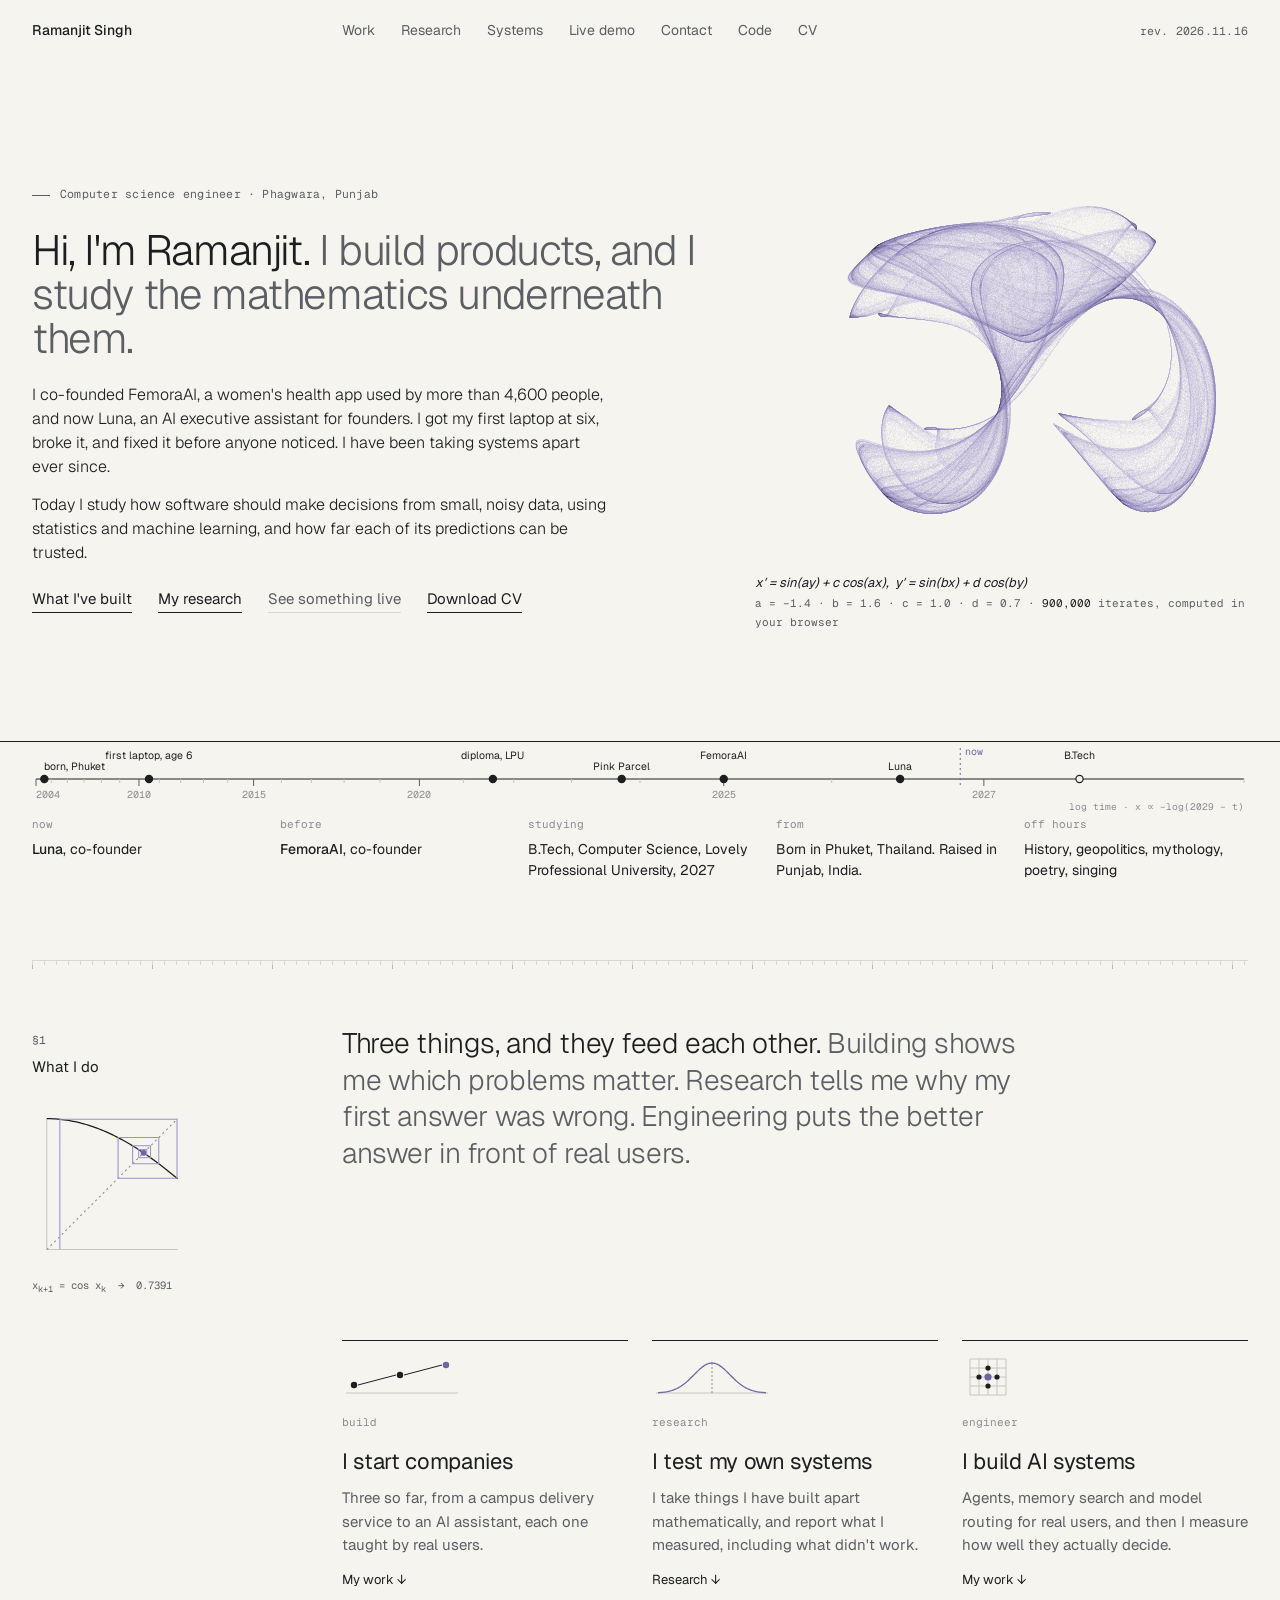
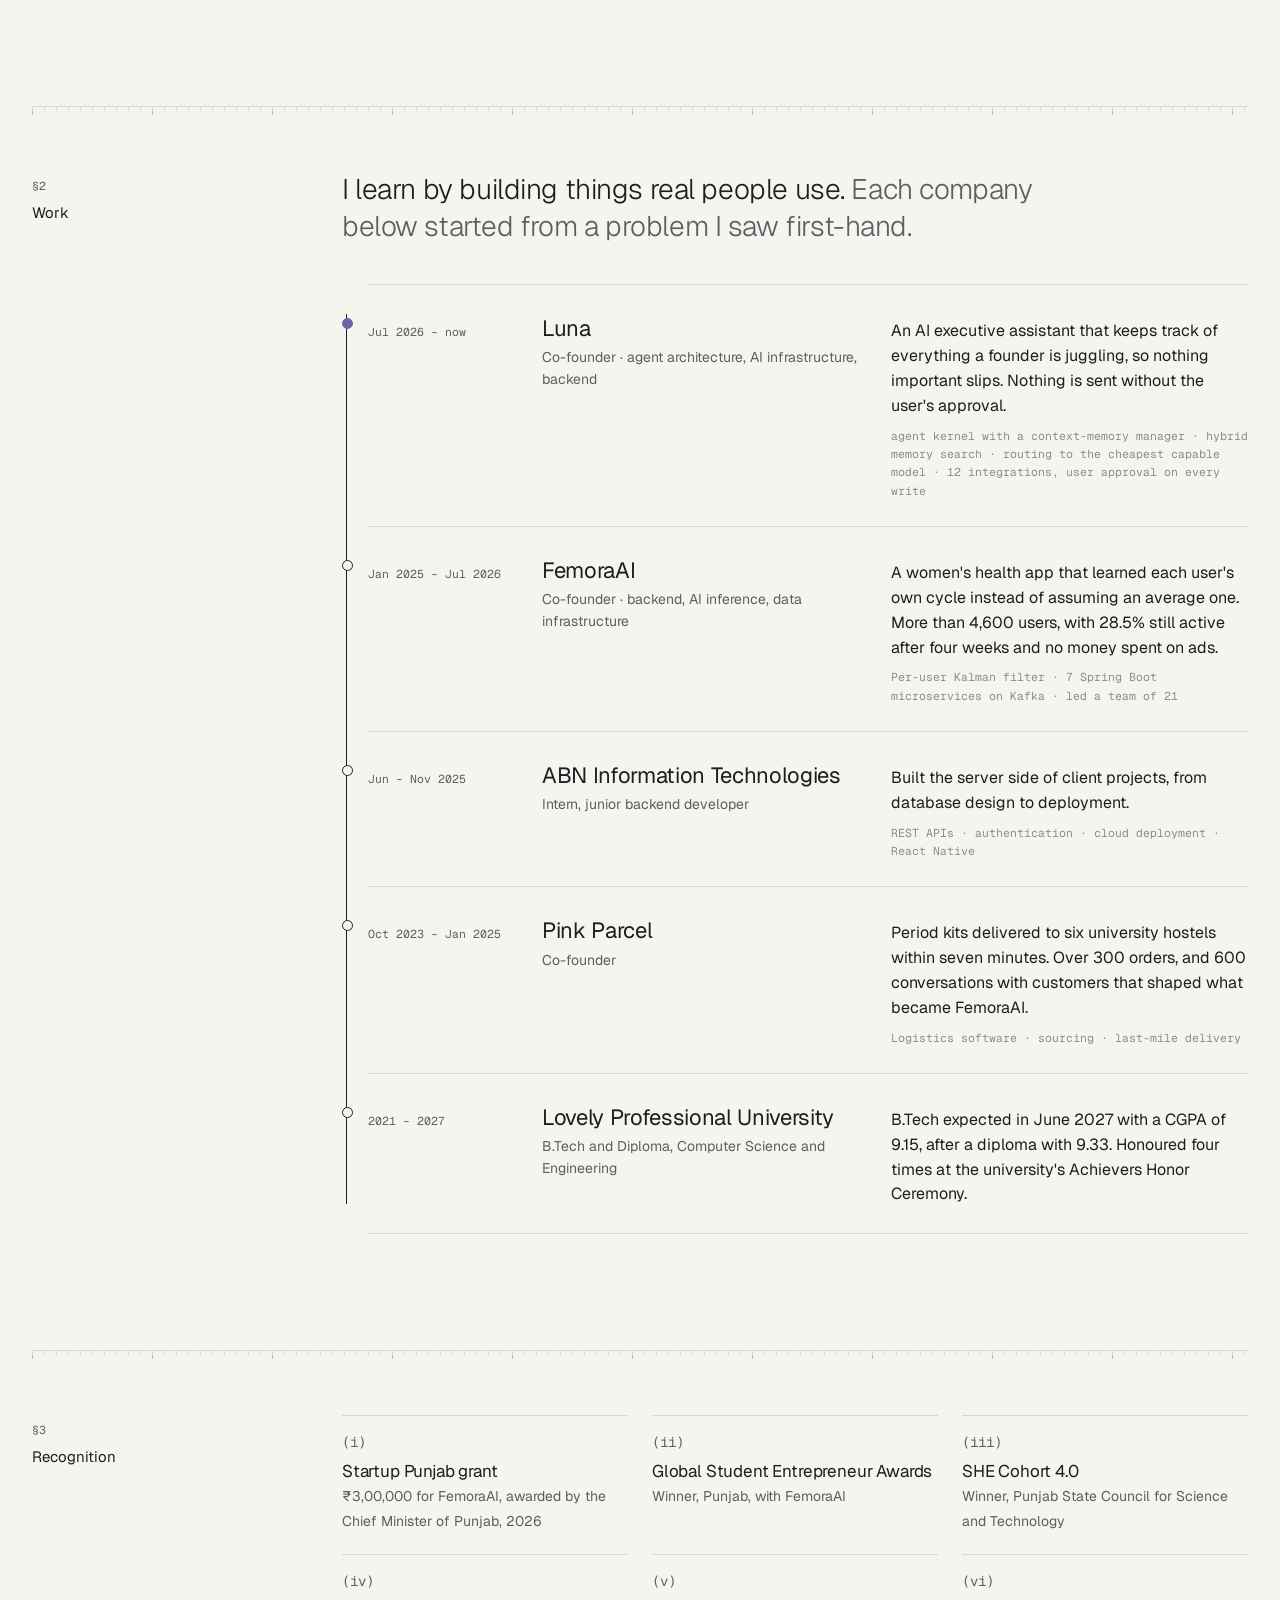
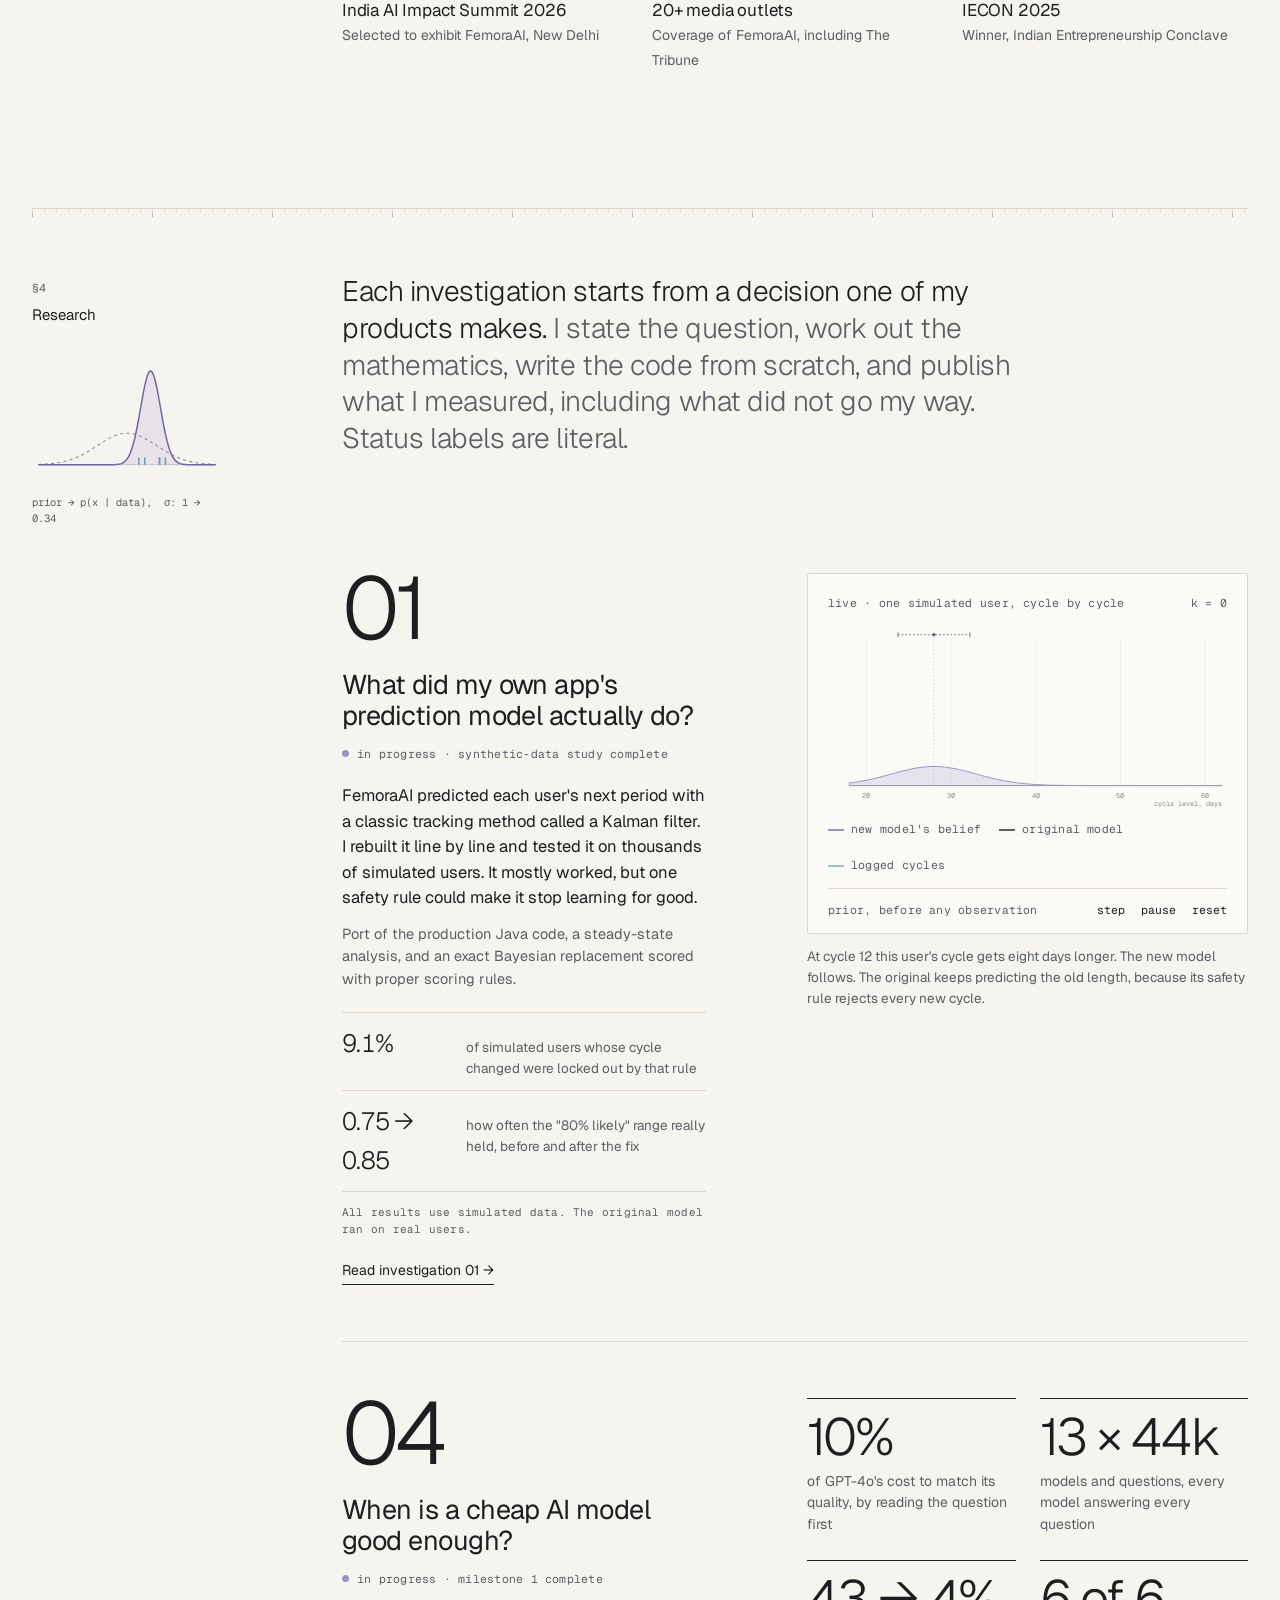
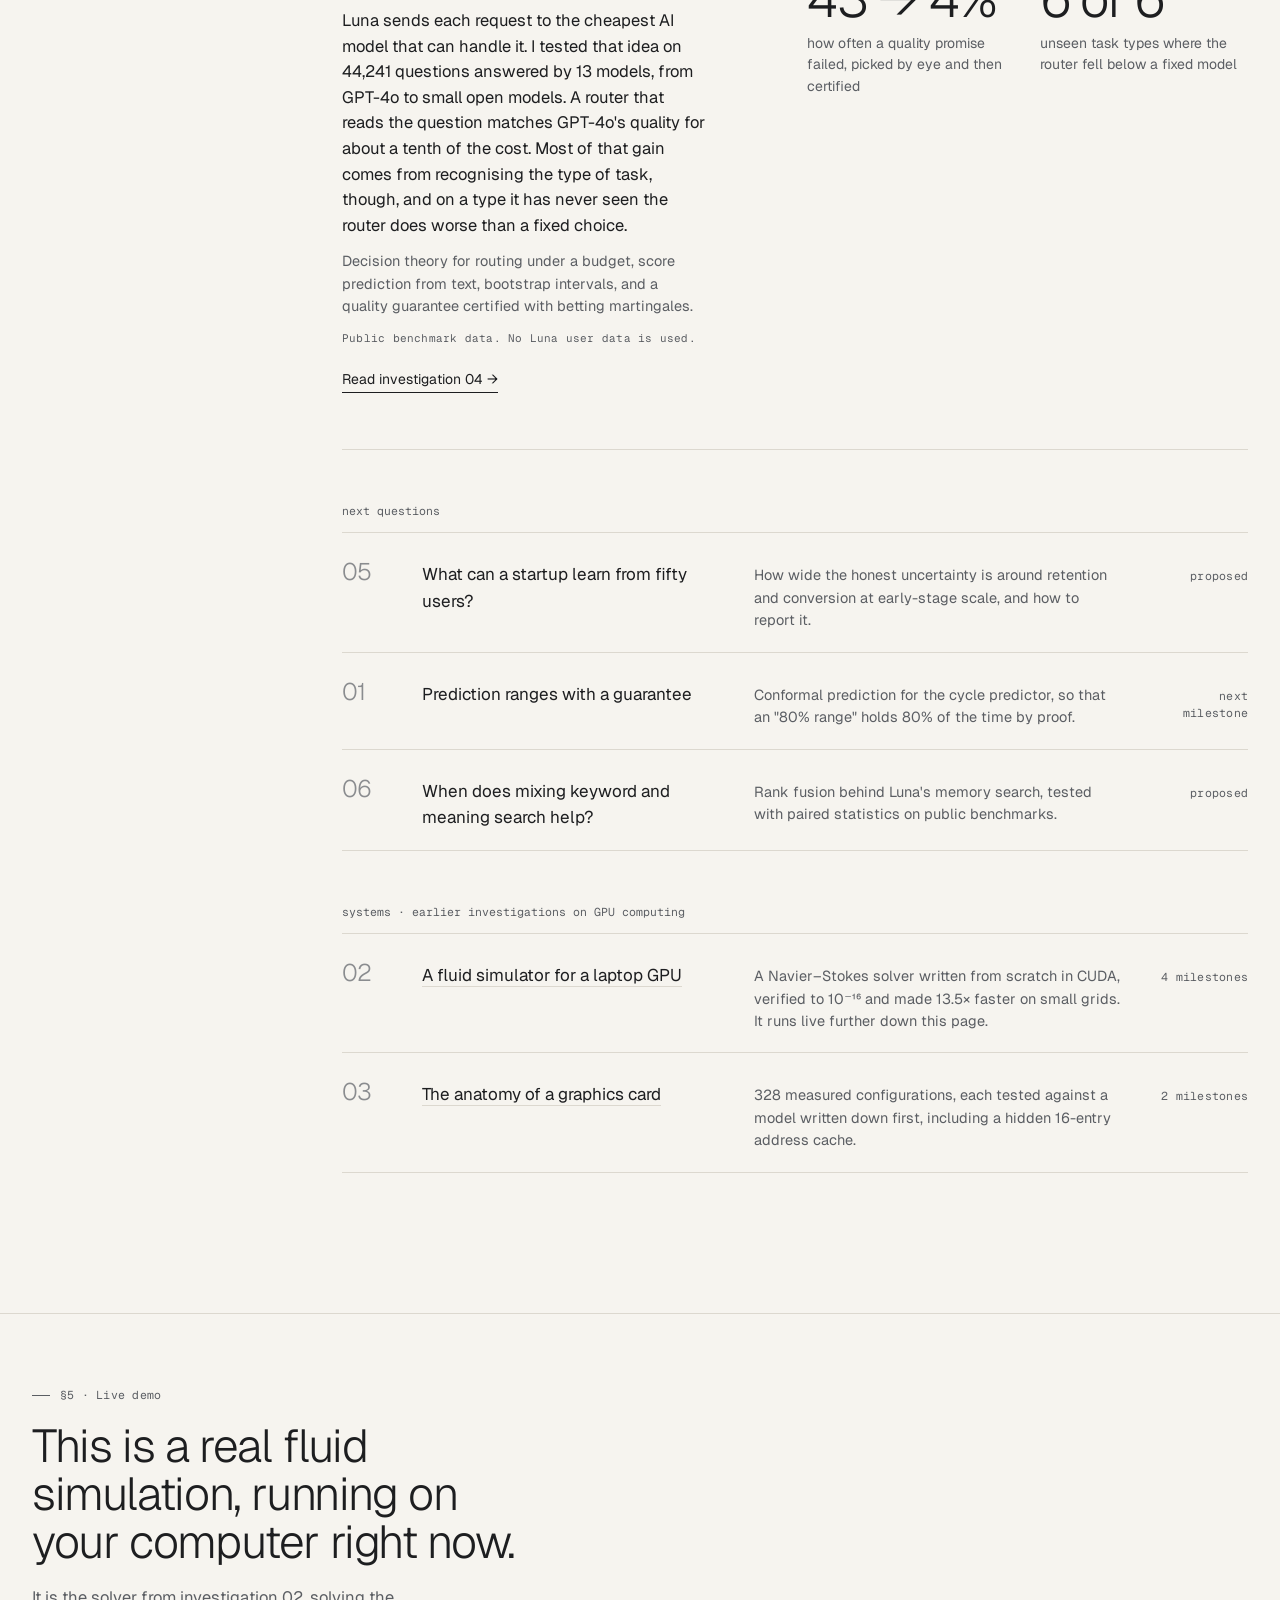
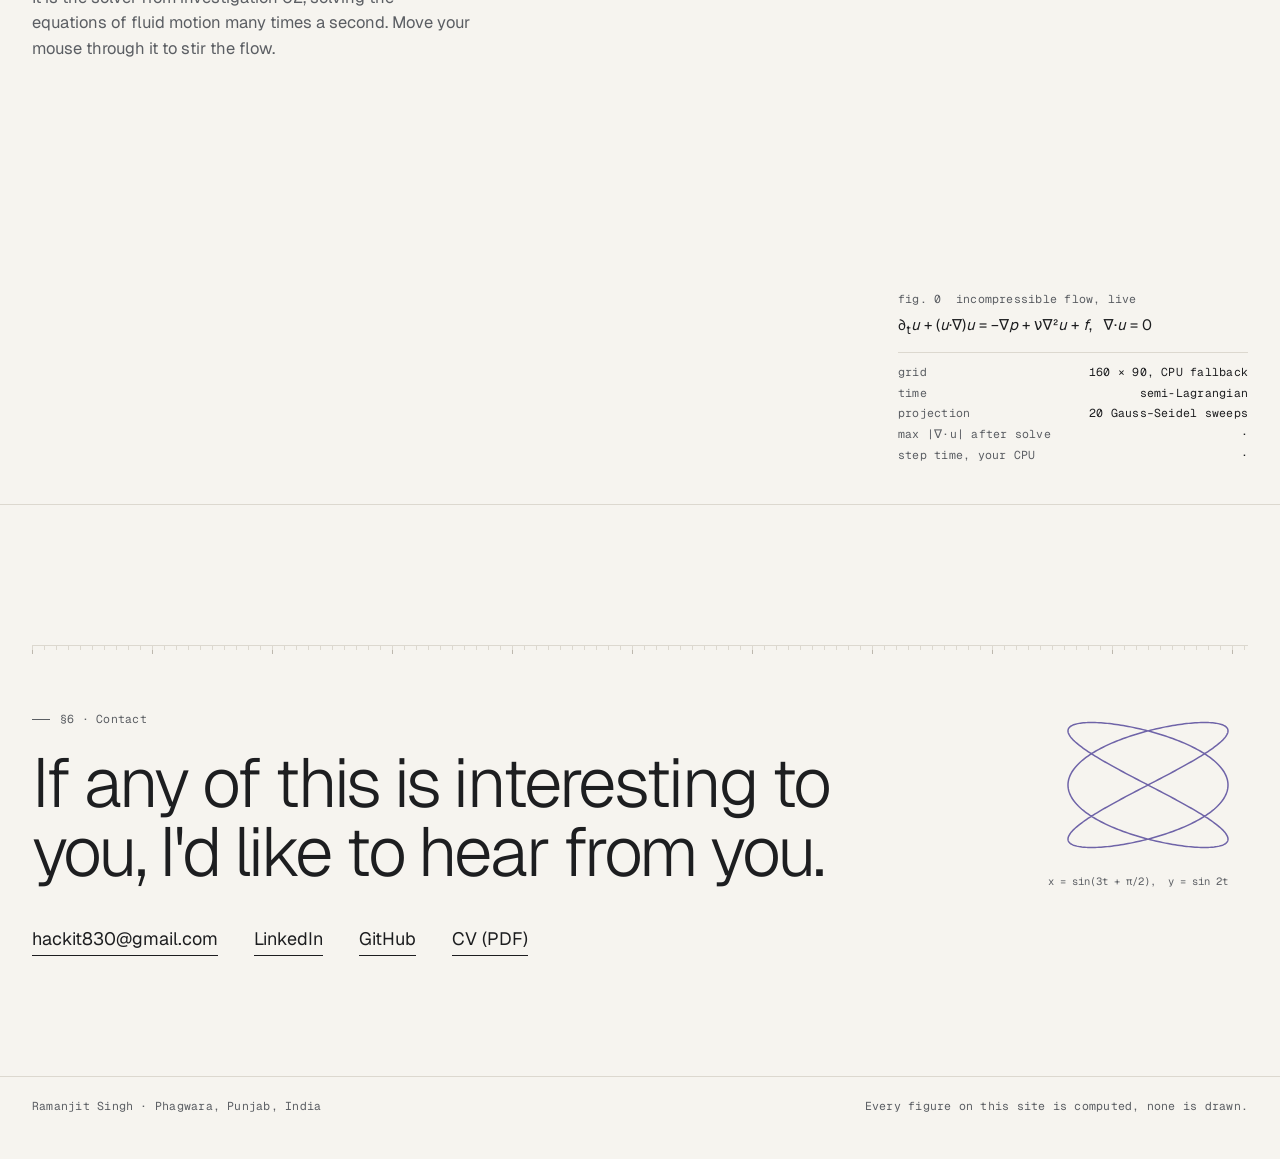
==== commit abcc3bf5: "Investigation 04: model routing, milestone 1; homepage leads with 01 and 04 Routing prompts between " ====
--- a/site/index.html
+++ b/site/index.html
@@ -122,7 +122,7 @@
 .row{display:grid;grid-template-columns:56px minmax(0,1fr) minmax(0,1.2fr) 100px;column-gap:24px;padding:20px 0;border-top:1px solid var(--rule);align-items:baseline}
 .row:last-child{border-bottom:1px solid var(--rule)}
 .row .k{font-weight:300;font-size:24px;letter-spacing:-.04em;color:var(--faint)}
-.row h4{font-weight:400;font-size:17px}
+.row h4{font-weight:400;font-size:17px}.row h4 a{color:inherit;text-decoration:none;border-bottom:1px solid var(--rule)}.row h4 a:hover{border-bottom-color:var(--charcoal)}
 .row p{font-size:14.5px;color:var(--graphite)}
 .row .tag{text-align:right}
 
@@ -199,8 +199,8 @@
 
 <nav id="nav"><div class="wrap grid">
   <a class="who" href="#">Ramanjit Singh</a>
-  <div class="links"><a href="#work">Work</a><a href="#research">Research</a><a href="#live">Live demo</a><a href="#contact">Contact</a><a href="https://github.com/ramanjitsingh-hub/ramanjitsingh-hub.github.io">Code</a><a href="assets/Ramanjit_Singh_CV.pdf" download>CV</a></div>
-  <span class="rev mono">rev. 2026.11.15</span>
+  <div class="links"><a href="#work">Work</a><a href="#research">Research</a><a href="#systems">Systems</a><a href="#live">Live demo</a><a href="#contact">Contact</a><a href="https://github.com/ramanjitsingh-hub/ramanjitsingh-hub.github.io">Code</a><a href="assets/Ramanjit_Singh_CV.pdf" download>CV</a></div>
+  <span class="rev mono">rev. 2026.11.16</span>
 </div></nav>
 
 <header class="about" id="about"><div class="wrap grid">
@@ -209,7 +209,7 @@
     <h1 style="margin-top:26px">Hi, I'm Ramanjit. <span>I build products, and I study the mathematics underneath them.</span></h1>
     <div class="intro">
       <p>I co-founded FemoraAI, a women's health app used by more than 4,600 people, and now Luna, an AI executive assistant for founders. I got my first laptop at six, broke it, and fixed it before anyone noticed. I have been taking systems apart ever since.</p>
-      <p>Today I work on software that has to make sense of messy, incomplete information, and on the maths and hardware that make it fast and trustworthy.</p>
+      <p>Today I study how software should make decisions from small, noisy data, using statistics and machine learning, and how far each of its predictions can be trusted.</p>
     </div>
     <div class="cta"><a href="#work">What I've built</a><a href="#research">My research</a><a class="soft" href="#live">See something live</a><a href="assets/Ramanjit_Singh_CV.pdf" download>Download CV</a></div>
   </div>
@@ -237,11 +237,11 @@
 <section class="s" style="padding-top:60px"><div class="wrap grid">
   <div class="ruler"></div>
   <div class="label"><div class="n">§1</div><h2>What I do</h2><div class="margin-fig" data-glyph="cobweb"></div></div>
-  <p class="lead">Three things, and they feed each other. <span>Building shows me which problems matter. Research tells me why my first answer was wrong. Engineering makes the better answer fast enough to use.</span></p>
+  <p class="lead">Three things, and they feed each other. <span>Building shows me which problems matter. Research tells me why my first answer was wrong. Engineering puts the better answer in front of real users.</span></p>
   <div class="doing">
     <a href="#work"><span class="cardglyph" data-glyph="ventures"></span><span class="k">build</span><h3>I start companies</h3><p>Three so far, from a campus delivery service to an AI assistant, each one taught by real users.</p><span class="go">My work ↓</span></a>
     <a href="#research"><span class="cardglyph" data-glyph="gauss"></span><span class="k">research</span><h3>I test my own systems</h3><p>I take things I have built apart mathematically, and report what I measured, including what didn't work.</p><span class="go">Research ↓</span></a>
-    <a href="#live"><span class="cardglyph" data-glyph="stencil"></span><span class="k">engineer</span><h3>I make it run fast</h3><p>I write code for graphics cards and measure every millisecond. One of those programs is running further down this page.</p><span class="go">Live demo ↓</span></a>
+    <a href="#work"><span class="cardglyph" data-glyph="stencil"></span><span class="k">engineer</span><h3>I build AI systems</h3><p>Agents, memory search and model routing for real users, and then I measure how well they actually decide.</p><span class="go">My work ↓</span></a>
   </div>
 </div></section>
 
@@ -283,7 +283,7 @@
 <section class="s" id="research"><div class="wrap grid">
   <div class="ruler"></div>
   <div class="label"><div class="n">§4</div><h2>Research</h2><div class="margin-fig" data-glyph="posterior"></div></div>
-  <p class="lead">Alongside building, I run investigations. <span>I pick one question, work out the maths, write the code from scratch, and publish what I measured. Status labels are literal.</span></p>
+  <p class="lead">Each investigation starts from a decision one of my products makes. <span>I state the question, work out the mathematics, write the code from scratch, and publish what I measured, including what did not go my way. Status labels are literal.</span></p>
 
   <div class="inv">
     <div class="text">
@@ -316,46 +316,35 @@
 
   <div class="inv">
     <div class="text">
-      <div class="num">02</div>
-      <h3>How fast can a laptop simulate a fluid, and still be right?</h3>
-      <div class="status mono"><i></i>in progress · four milestones complete</div>
-      <p class="plain">I wrote a program that simulates how fluids move, from scratch, for a laptop graphics card. First I proved it gives the right answer against known solutions. Then I found where its time went and made it much faster without changing a single digit of the result.</p>
-      <p class="techline">CUDA Navier–Stokes solver, multigrid pressure solve, mixed precision, shared-memory smoother, validated on the lid-driven cavity.</p>
-      <a class="more" href="02/">Read investigation 02 →</a>
+      <div class="num">04</div>
+      <h3>When is a cheap AI model good enough?</h3>
+      <div class="status mono"><i></i>in progress · milestone 1 complete</div>
+      <p class="plain">Luna sends each request to the cheapest AI model that can handle it. I tested that idea on 44,241 questions answered by 13 models, from GPT-4o to small open models. A router that reads the question matches GPT-4o's quality for about a tenth of the cost. Most of that gain comes from recognising the type of task, though, and on a type it has never seen the router does worse than a fixed choice.</p>
+      <p class="techline">Decision theory for routing under a budget, score prediction from text, bootstrap intervals, and a quality guarantee certified with betting martingales.</p>
+      <p class="mono" style="margin-top:12px;font-size:11px">Public benchmark data. No Luna user data is used.</p>
+      <a class="more" href="04/">Read investigation 04 →</a>
     </div>
     <div class="side">
       <div class="bignum">
-        <div><b>13.5×</b><span>faster on small grids after removing waiting time between GPU tasks</span></div>
-        <div><b>10⁻¹⁶</b><span>difference from an independent check, the limit of computer arithmetic</span></div>
-        <div><b>2.000</b><span>measured order of accuracy, exactly what theory predicts</span></div>
-        <div><b>60 fps</b><span>the browser version, running further down this page</span></div>
-      </div>
-    </div>
-  </div>
-
-  <div class="inv">
-    <div class="text">
-      <div class="num">03</div>
-      <h3>Why is some graphics-card code fast and some slow?</h3>
-      <div class="status mono"><i></i>in progress · two milestones complete</div>
-      <p class="plain">Programmers follow a few rules of thumb for graphics cards. I turned each rule into a formula, built a small test that isolates it, and measured. Most rules hold to within a few percent. Where one did not, I designed a second experiment to find out why, and found things like a hidden 16-entry address cache inside the chip.</p>
-      <p class="techline">Microbenchmarks with stated models: memory latency, Little's law, coalescing, the roofline, warp divergence, shared-memory banks and address translation, cross-checked with hardware counters.</p>
-      <a class="more" href="03/">Read investigation 03 →</a>
-    </div>
-    <div class="side">
-      <div class="bignum">
-        <div><b id="i3-n">328</b><span>measured configurations, each tested against a model written down first</span></div>
-        <div><b>0.5%</b><span>largest error of the divergence model over 16 cases</span></div>
-        <div><b>16 × 2 MB</b><span>a hidden address cache, measured from outside the chip</span></div>
-        <div><b>16 / 19</b><span>cycles the double-precision unit is busy per instruction, which explains a missing 16%</span></div>
+        <div><b>10%</b><span>of GPT-4o's cost to match its quality, by reading the question first</span></div>
+        <div><b>13 × 44k</b><span>models and questions, every model answering every question</span></div>
+        <div><b>43 → 4%</b><span>how often a quality promise failed, picked by eye and then certified</span></div>
+        <div><b>6 of 6</b><span>unseen task types where the router fell below a fixed model</span></div>
       </div>
     </div>
   </div>
 
   <div class="prop">
     <div class="h">next questions</div>
-    <div class="row"><span class="k">04</span><h4>Can neural networks replace physics solvers?</h4><p>A fair test of neural operators against the solver from 02, counting training cost too.</p><span class="tag mono">proposed</span></div>
-    <div class="row"><span class="k">05</span><h4>The shape of learning</h4><p>Measuring the landscape a neural network moves through while it trains.</p><span class="tag mono">proposed</span></div>
+    <div class="row"><span class="k">05</span><h4>What can a startup learn from fifty users?</h4><p>How wide the honest uncertainty is around retention and conversion at early-stage scale, and how to report it.</p><span class="tag mono">proposed</span></div>
+    <div class="row"><span class="k">01</span><h4>Prediction ranges with a guarantee</h4><p>Conformal prediction for the cycle predictor, so that an "80% range" holds 80% of the time by proof.</p><span class="tag mono">next milestone</span></div>
+    <div class="row"><span class="k">06</span><h4>When does mixing keyword and meaning search help?</h4><p>Rank fusion behind Luna's memory search, tested with paired statistics on public benchmarks.</p><span class="tag mono">proposed</span></div>
+  </div>
+
+  <div class="prop" id="systems">
+    <div class="h">systems · earlier investigations on GPU computing</div>
+    <div class="row"><span class="k">02</span><h4><a href="02/">A fluid simulator for a laptop GPU</a></h4><p>A Navier–Stokes solver written from scratch in CUDA, verified to 10⁻¹⁶ and made 13.5× faster on small grids. It runs live further down this page.</p><span class="tag mono">4 milestones</span></div>
+    <div class="row"><span class="k">03</span><h4><a href="03/">The anatomy of a graphics card</a></h4><p>328 measured configurations, each tested against a model written down first, including a hidden 16-entry address cache.</p><span class="tag mono">2 milestones</span></div>
   </div>
 </div></section>
 
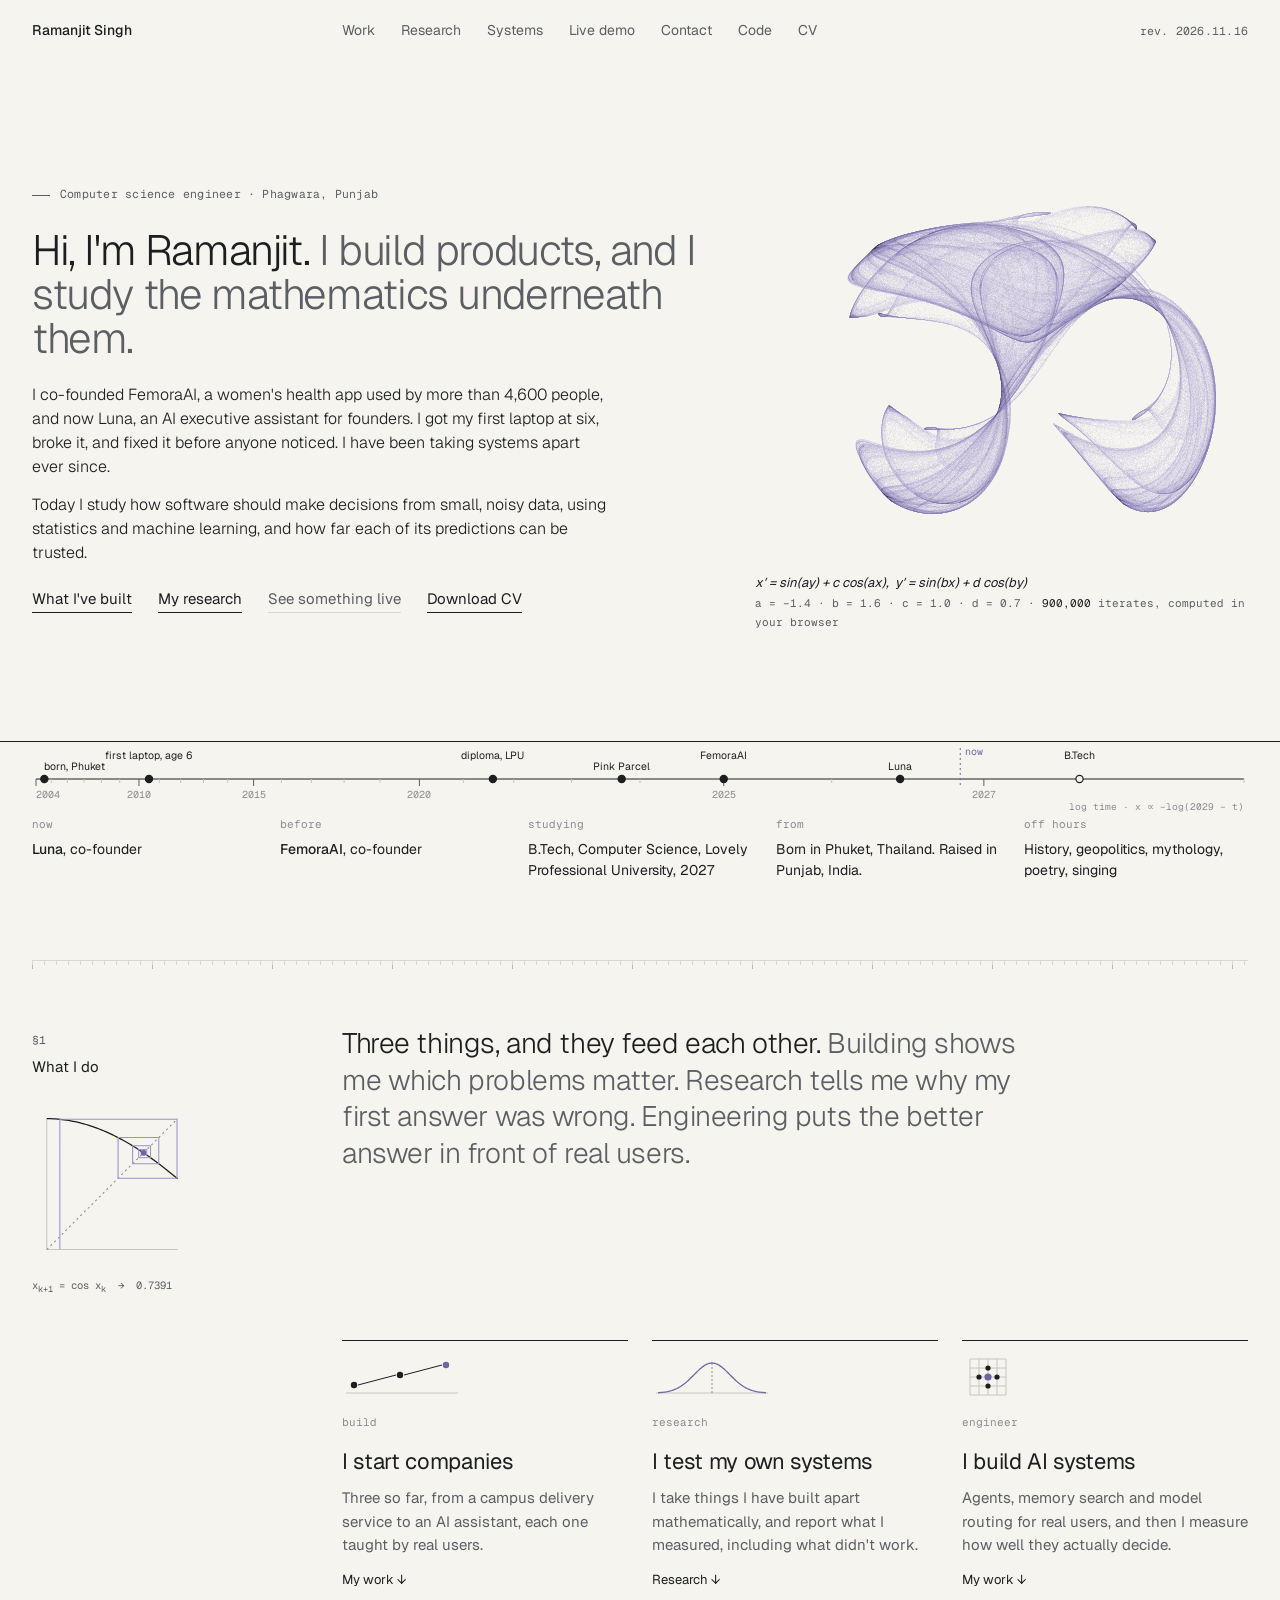
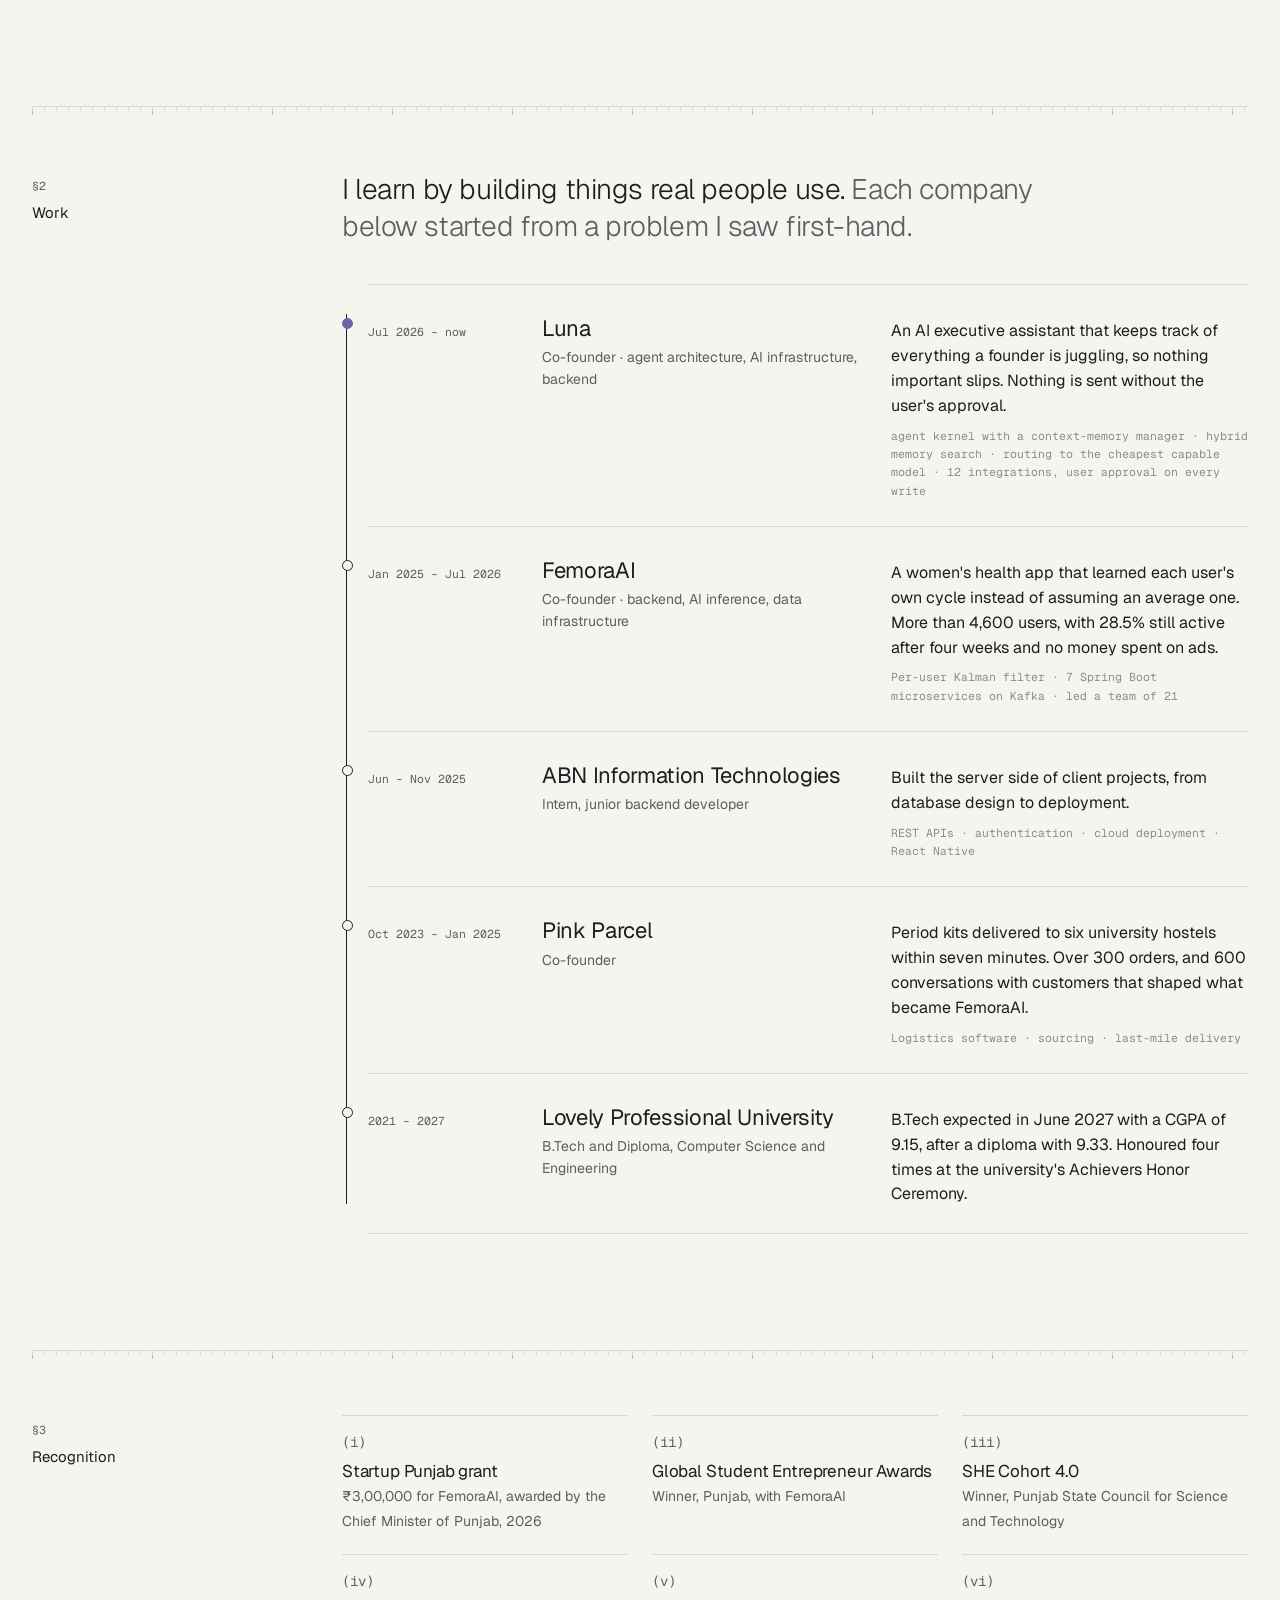
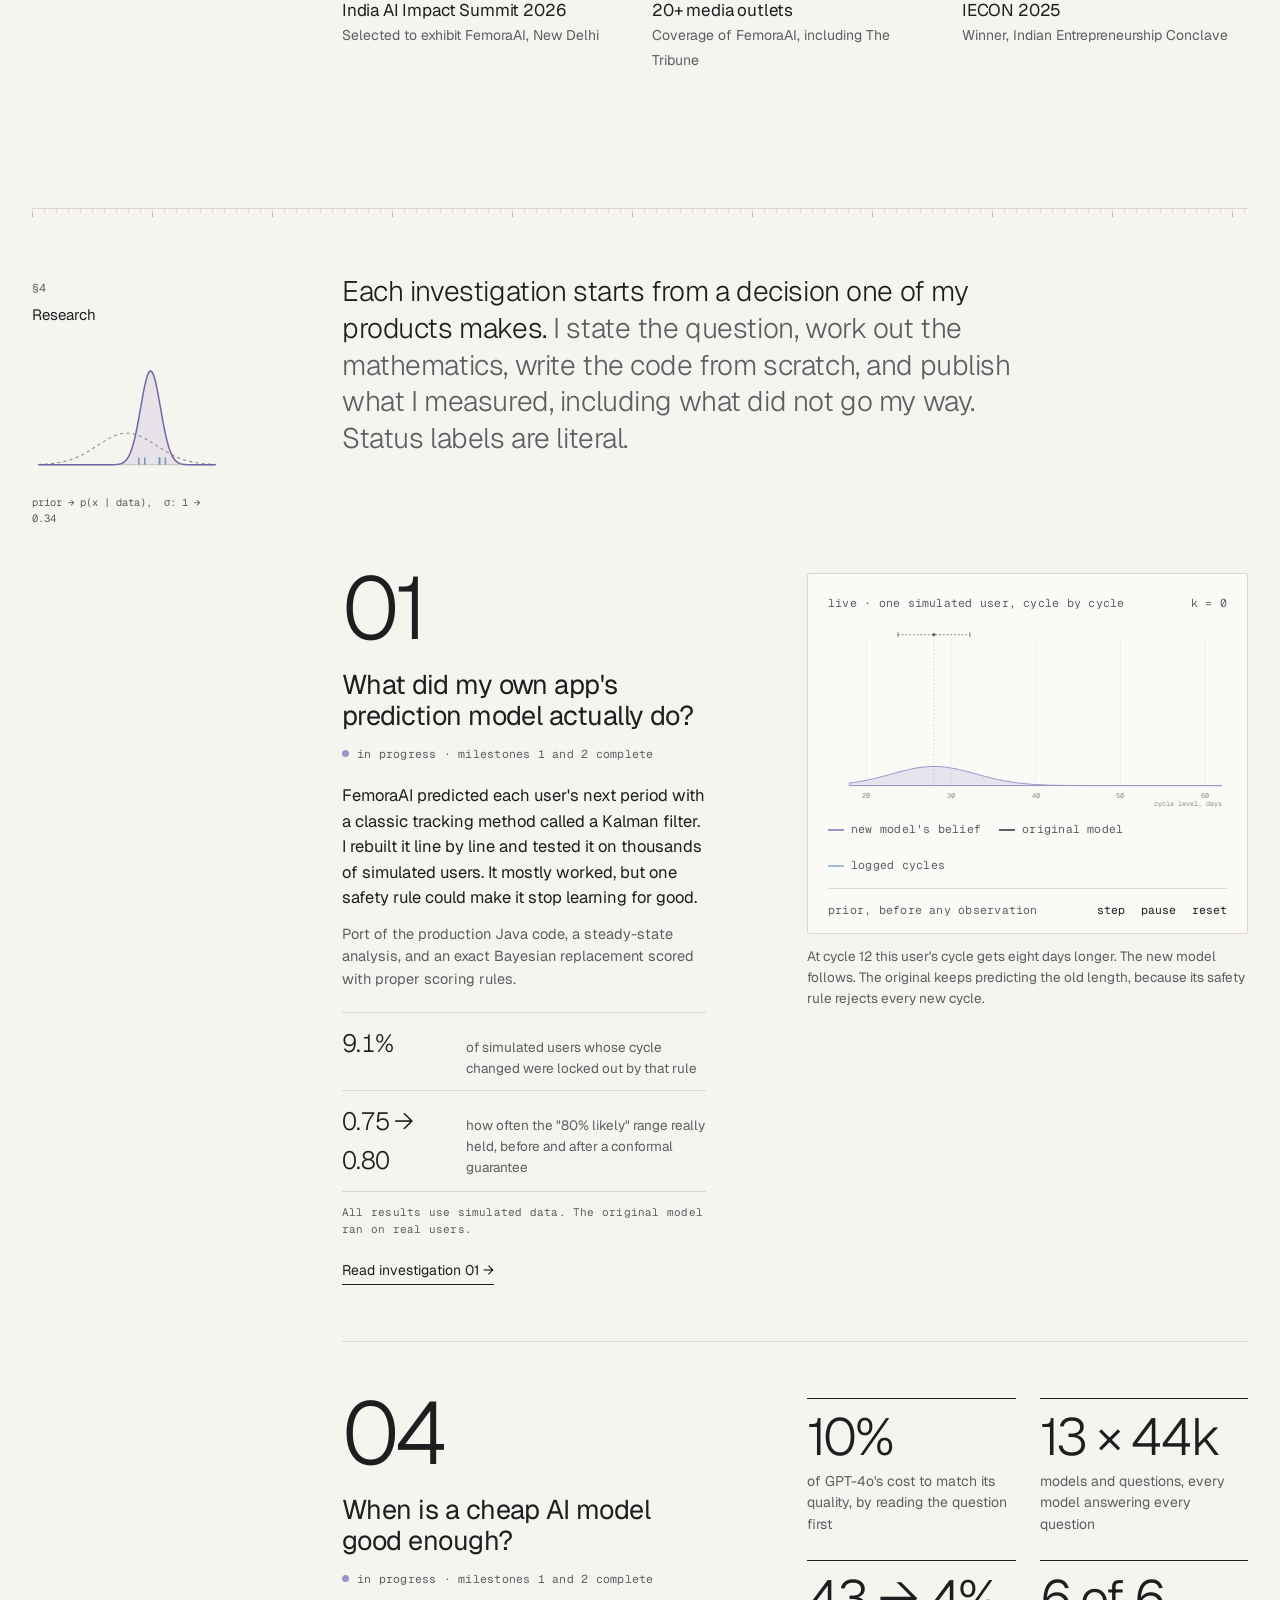
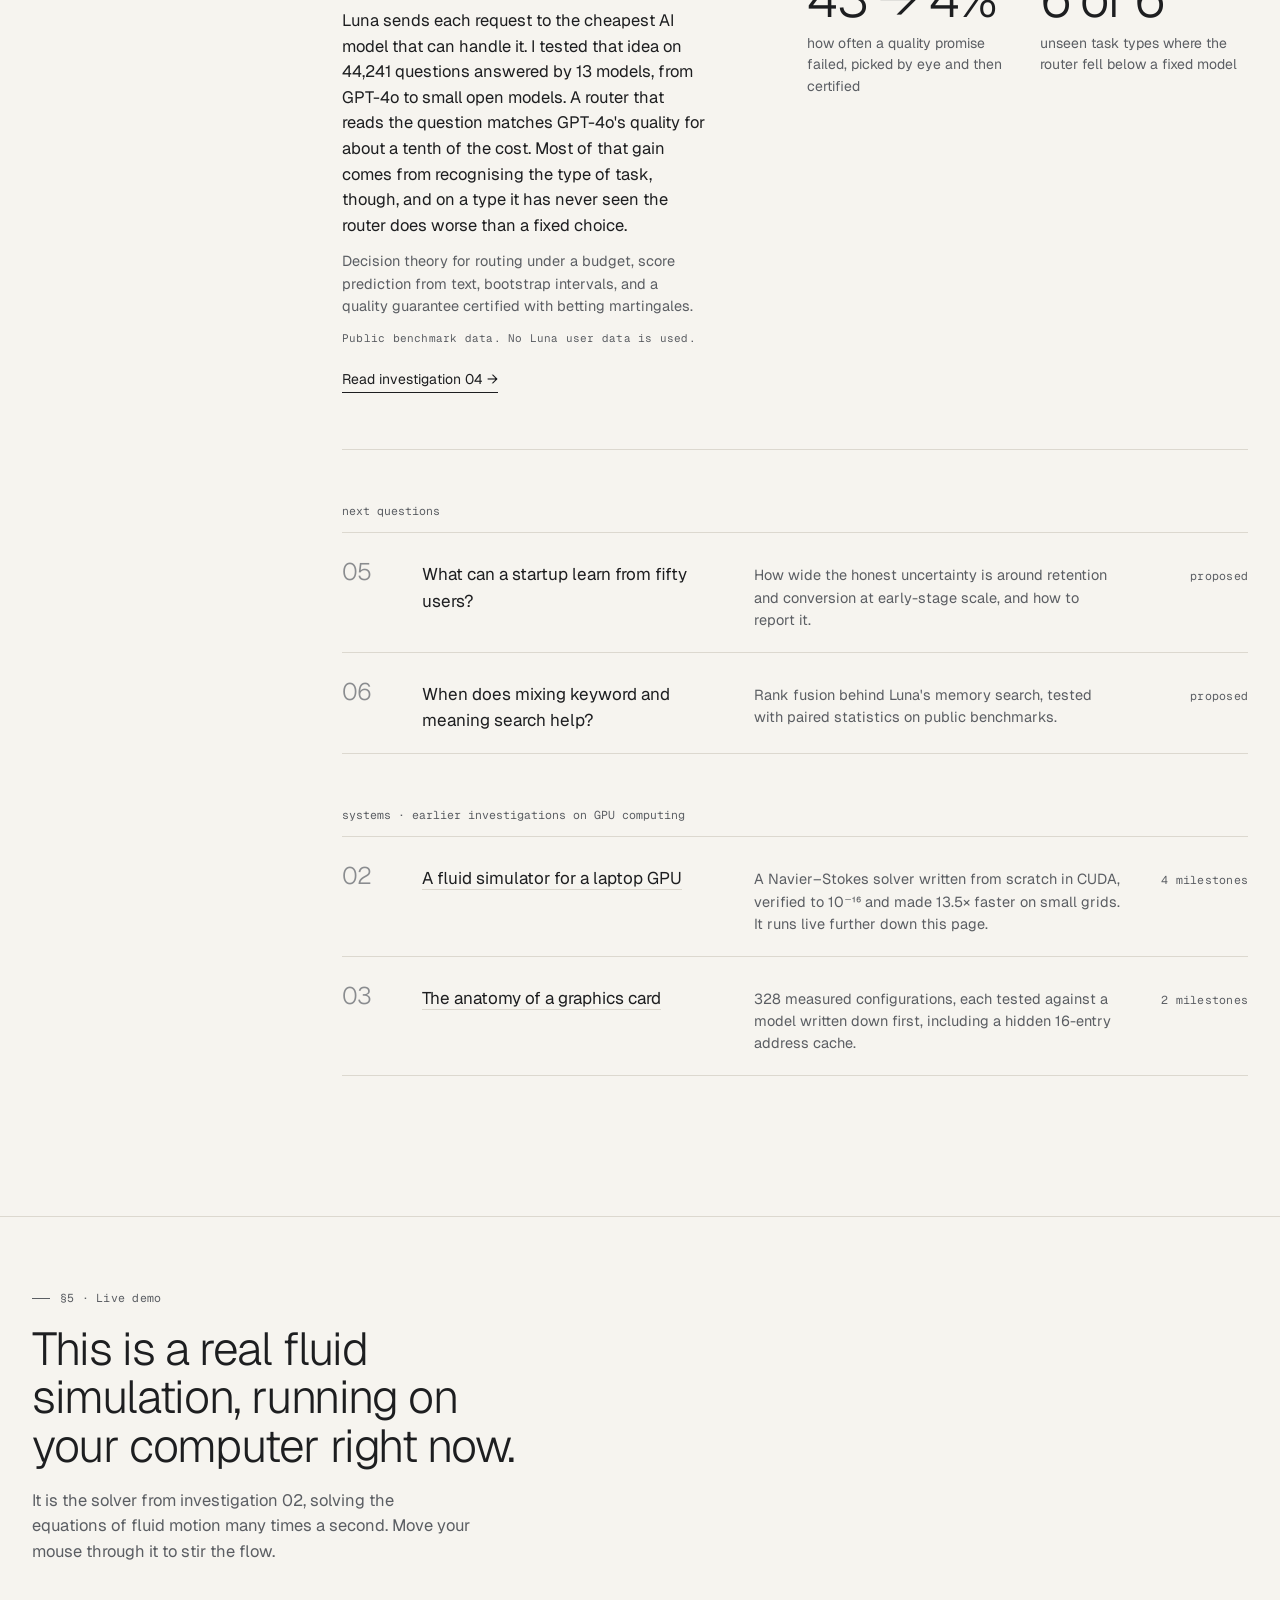
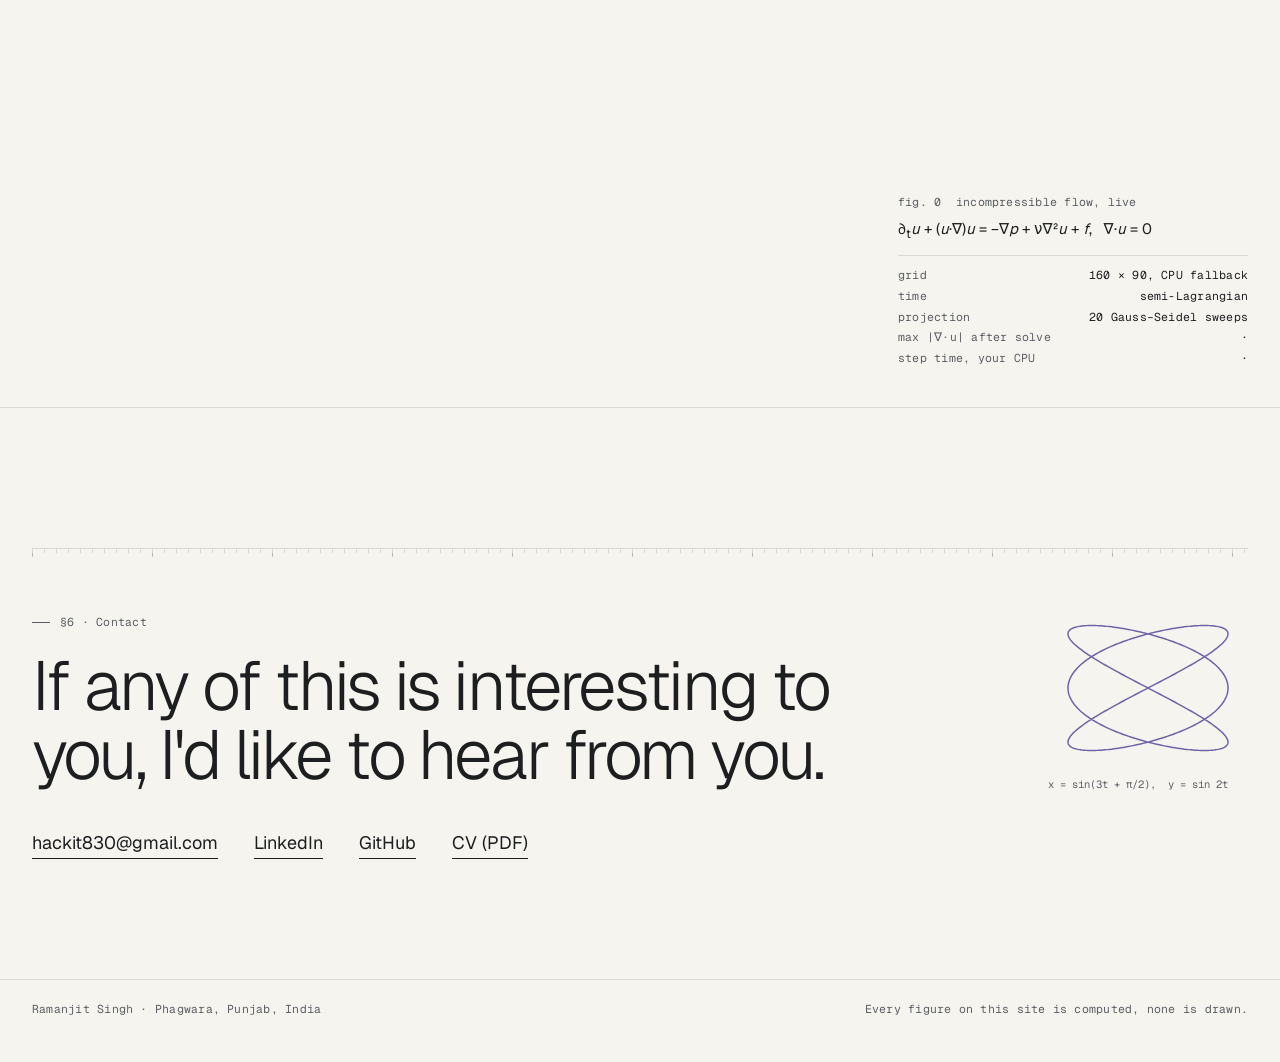
==== commit a20a3c5e: "Milestone 2 for 01 (conformal ranges) and 04 (bandits, off-policy evaluation) 01: per-cycle split co" ====
--- a/site/index.html
+++ b/site/index.html
@@ -289,12 +289,12 @@
     <div class="text">
       <div class="num">01</div>
       <h3>What did my own app's prediction model actually do?</h3>
-      <div class="status mono"><i></i>in progress · synthetic-data study complete</div>
+      <div class="status mono"><i></i>in progress · milestones 1 and 2 complete</div>
       <p class="plain">FemoraAI predicted each user's next period with a classic tracking method called a Kalman filter. I rebuilt it line by line and tested it on thousands of simulated users. It mostly worked, but one safety rule could make it stop learning for good.</p>
       <p class="techline">Port of the production Java code, a steady-state analysis, and an exact Bayesian replacement scored with proper scoring rules.</p>
       <div class="facts">
         <div><b>9.1%</b><span>of simulated users whose cycle changed were locked out by that rule</span></div>
-        <div><b>0.75 → 0.85</b><span>how often the "80% likely" range really held, before and after the fix</span></div>
+        <div><b>0.75 → 0.80</b><span>how often the "80% likely" range really held, before and after a conformal guarantee</span></div>
       </div>
       <p class="mono" style="margin-top:12px;font-size:11px">All results use simulated data. The original model ran on real users.</p>
       <a class="more" href="01/">Read investigation 01 →</a>
@@ -318,7 +318,7 @@
     <div class="text">
       <div class="num">04</div>
       <h3>When is a cheap AI model good enough?</h3>
-      <div class="status mono"><i></i>in progress · milestone 1 complete</div>
+      <div class="status mono"><i></i>in progress · milestones 1 and 2 complete</div>
       <p class="plain">Luna sends each request to the cheapest AI model that can handle it. I tested that idea on 44,241 questions answered by 13 models, from GPT-4o to small open models. A router that reads the question matches GPT-4o's quality for about a tenth of the cost. Most of that gain comes from recognising the type of task, though, and on a type it has never seen the router does worse than a fixed choice.</p>
       <p class="techline">Decision theory for routing under a budget, score prediction from text, bootstrap intervals, and a quality guarantee certified with betting martingales.</p>
       <p class="mono" style="margin-top:12px;font-size:11px">Public benchmark data. No Luna user data is used.</p>
@@ -337,7 +337,6 @@
   <div class="prop">
     <div class="h">next questions</div>
     <div class="row"><span class="k">05</span><h4>What can a startup learn from fifty users?</h4><p>How wide the honest uncertainty is around retention and conversion at early-stage scale, and how to report it.</p><span class="tag mono">proposed</span></div>
-    <div class="row"><span class="k">01</span><h4>Prediction ranges with a guarantee</h4><p>Conformal prediction for the cycle predictor, so that an "80% range" holds 80% of the time by proof.</p><span class="tag mono">next milestone</span></div>
     <div class="row"><span class="k">06</span><h4>When does mixing keyword and meaning search help?</h4><p>Rank fusion behind Luna's memory search, tested with paired statistics on public benchmarks.</p><span class="tag mono">proposed</span></div>
   </div>
 
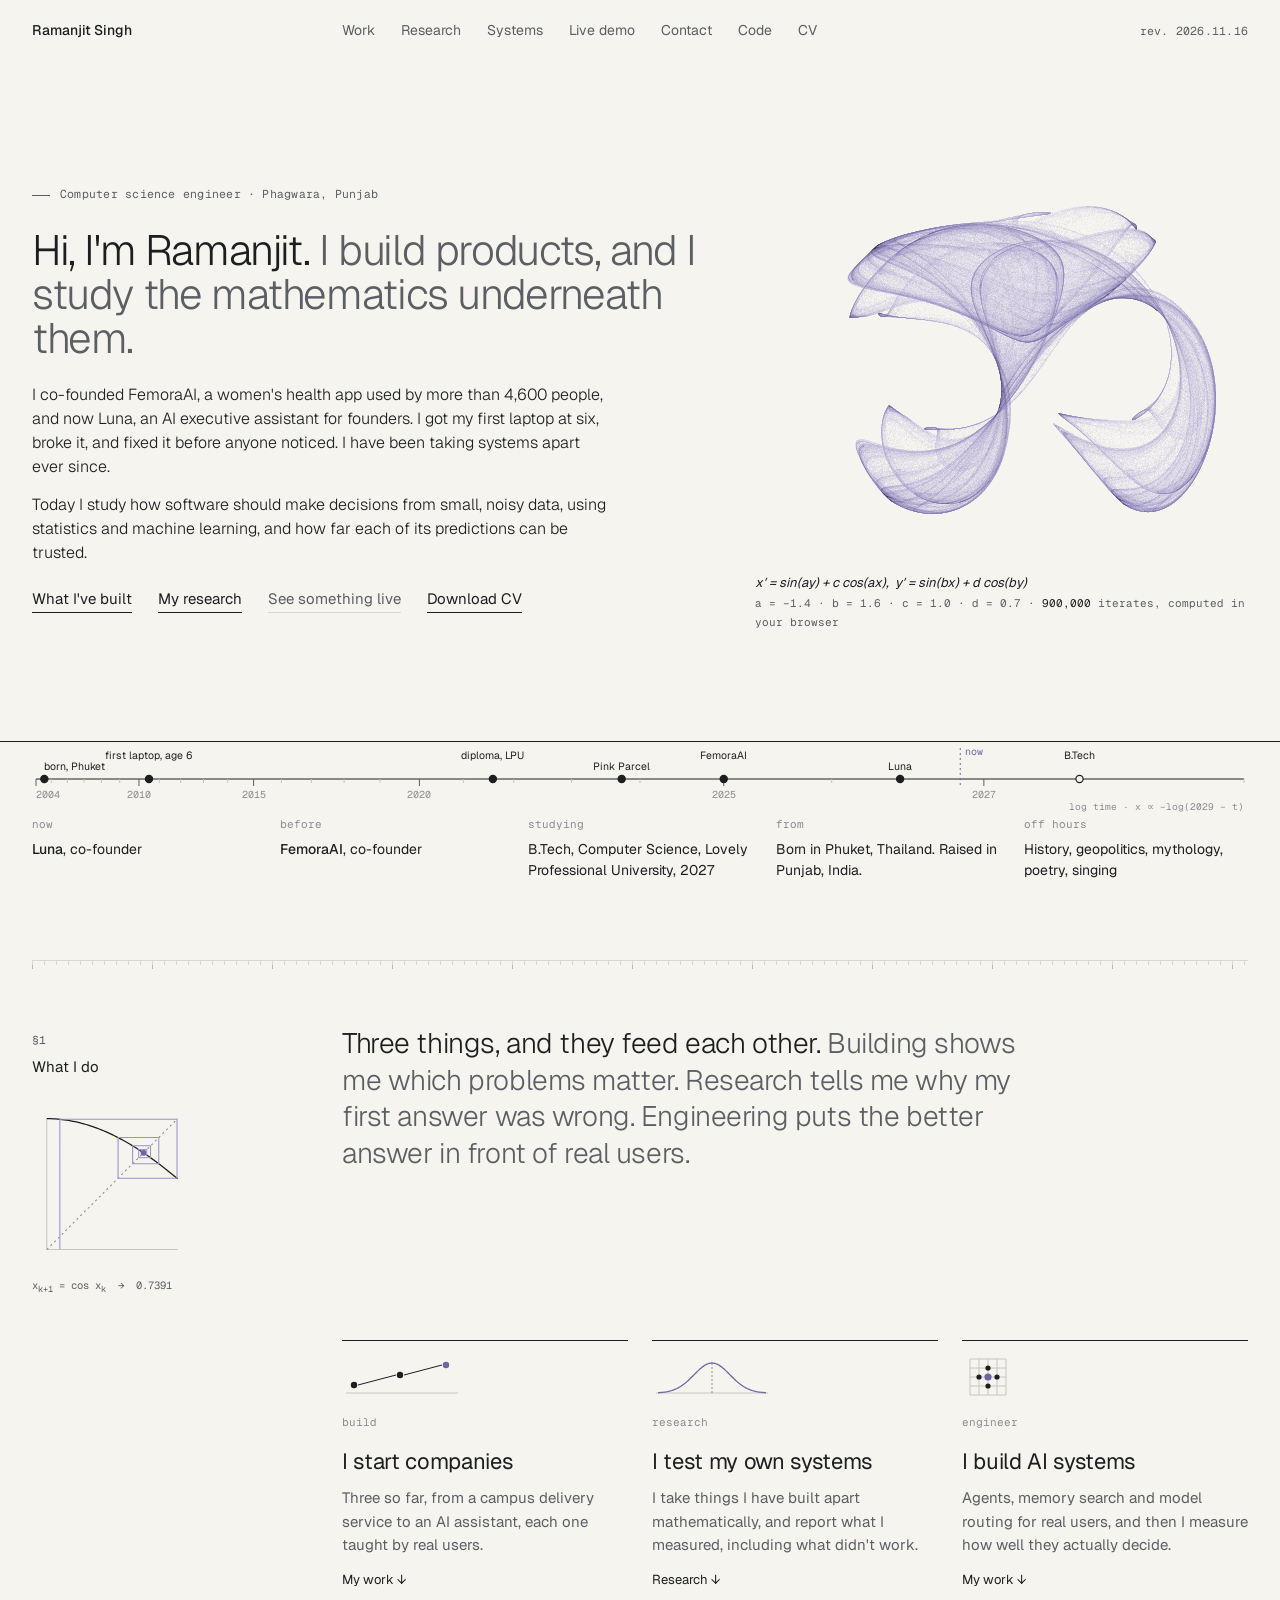
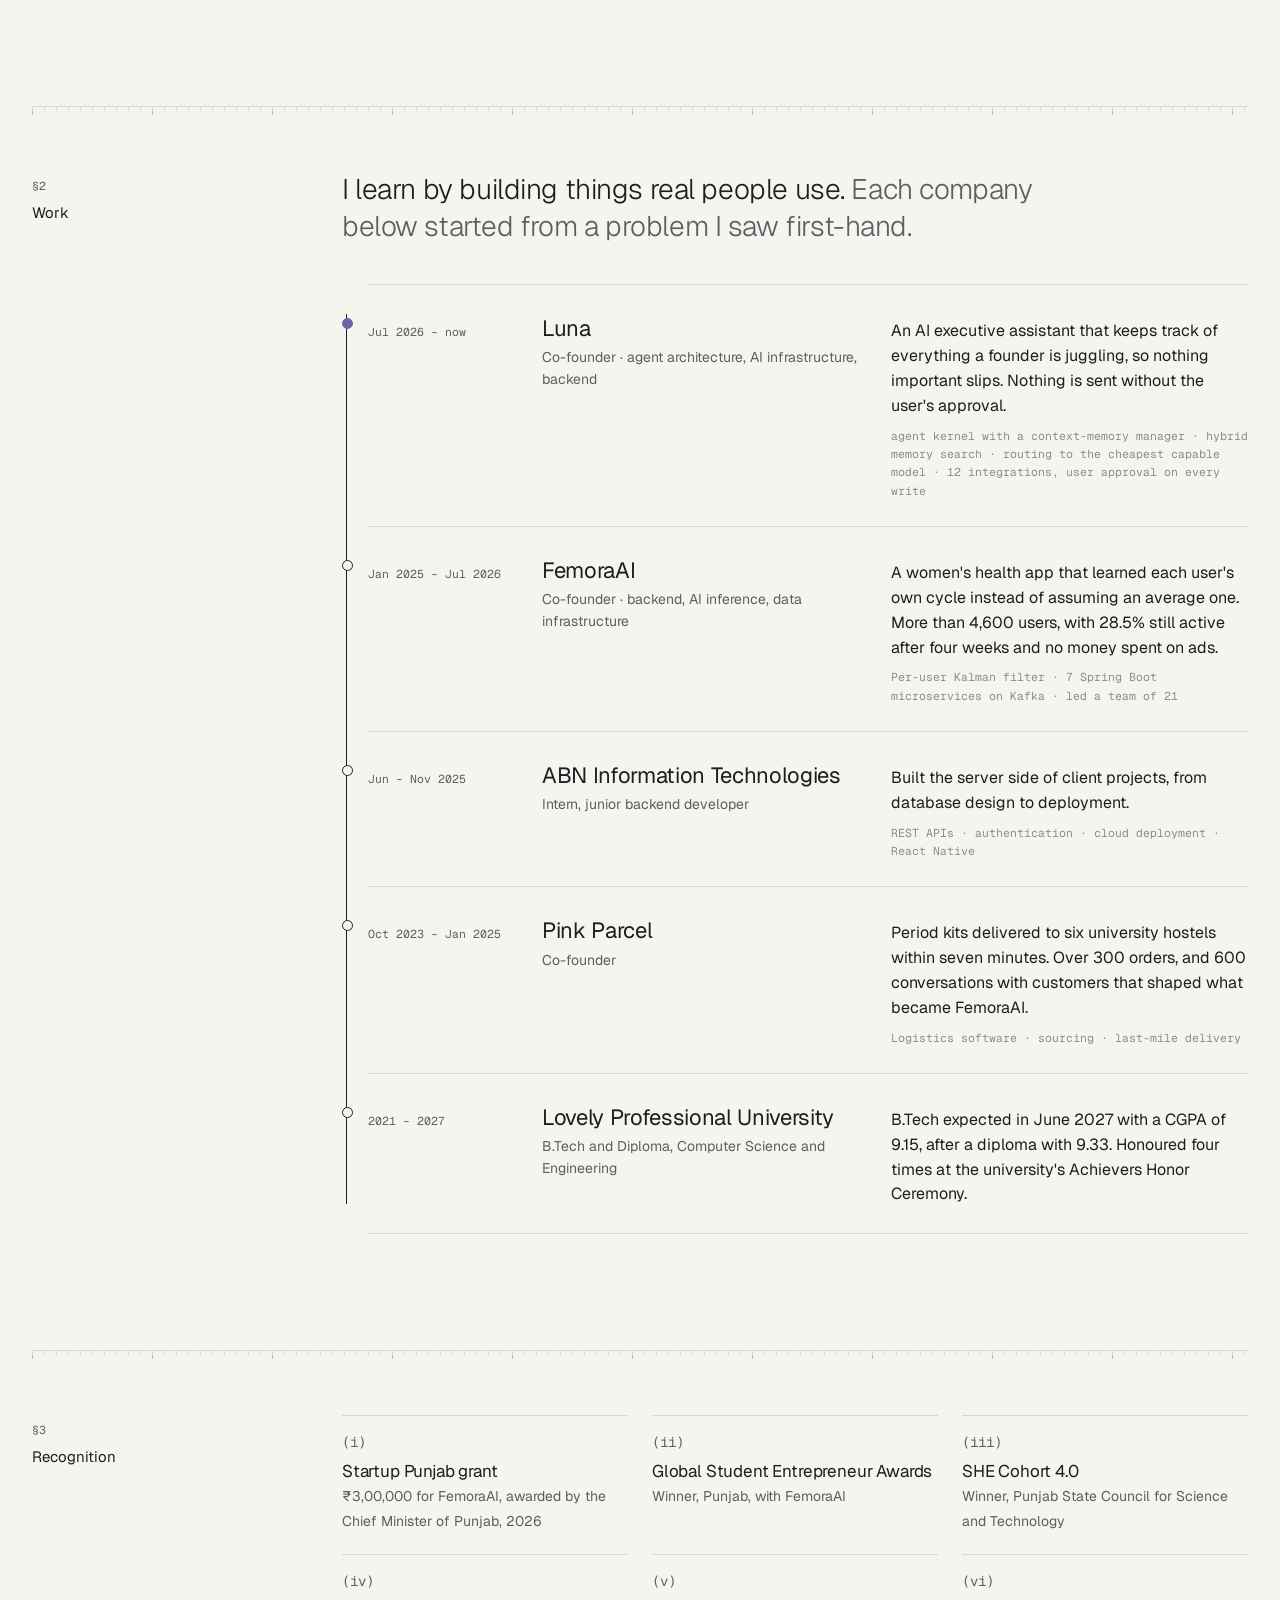
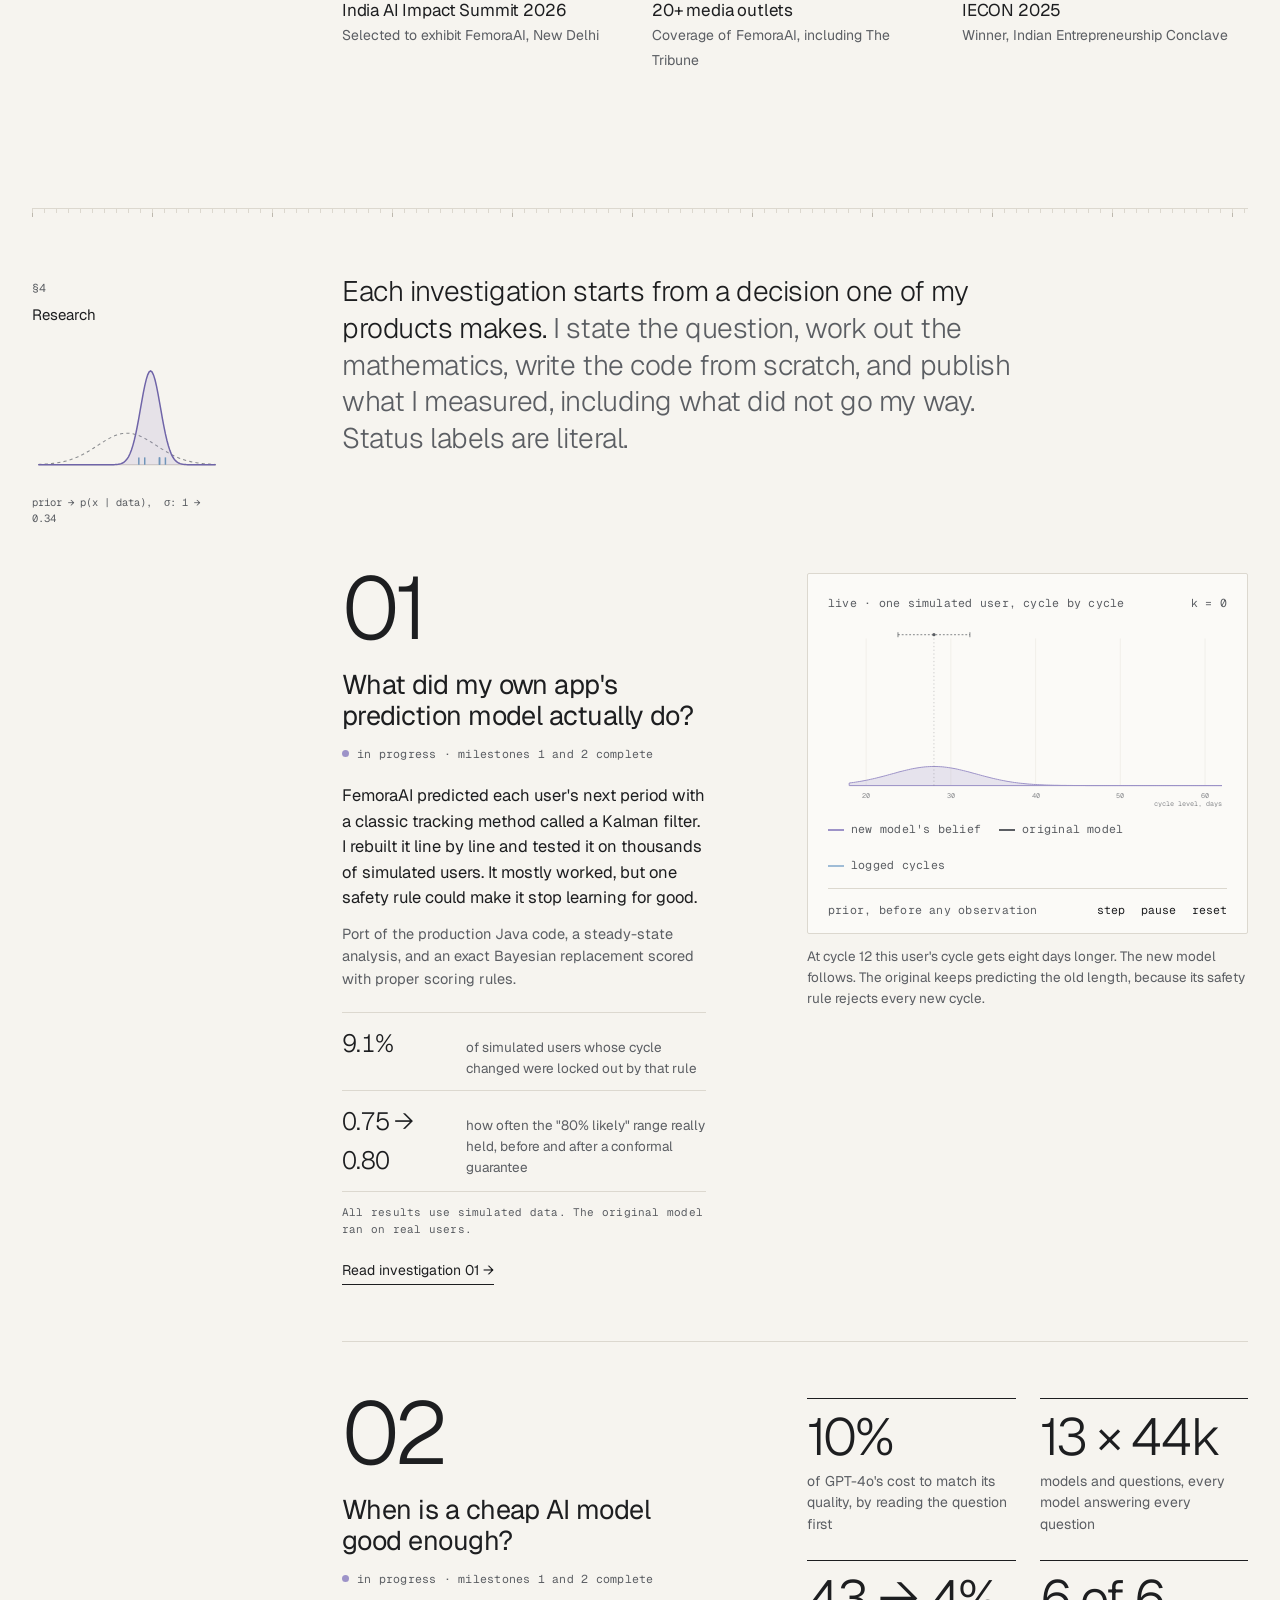
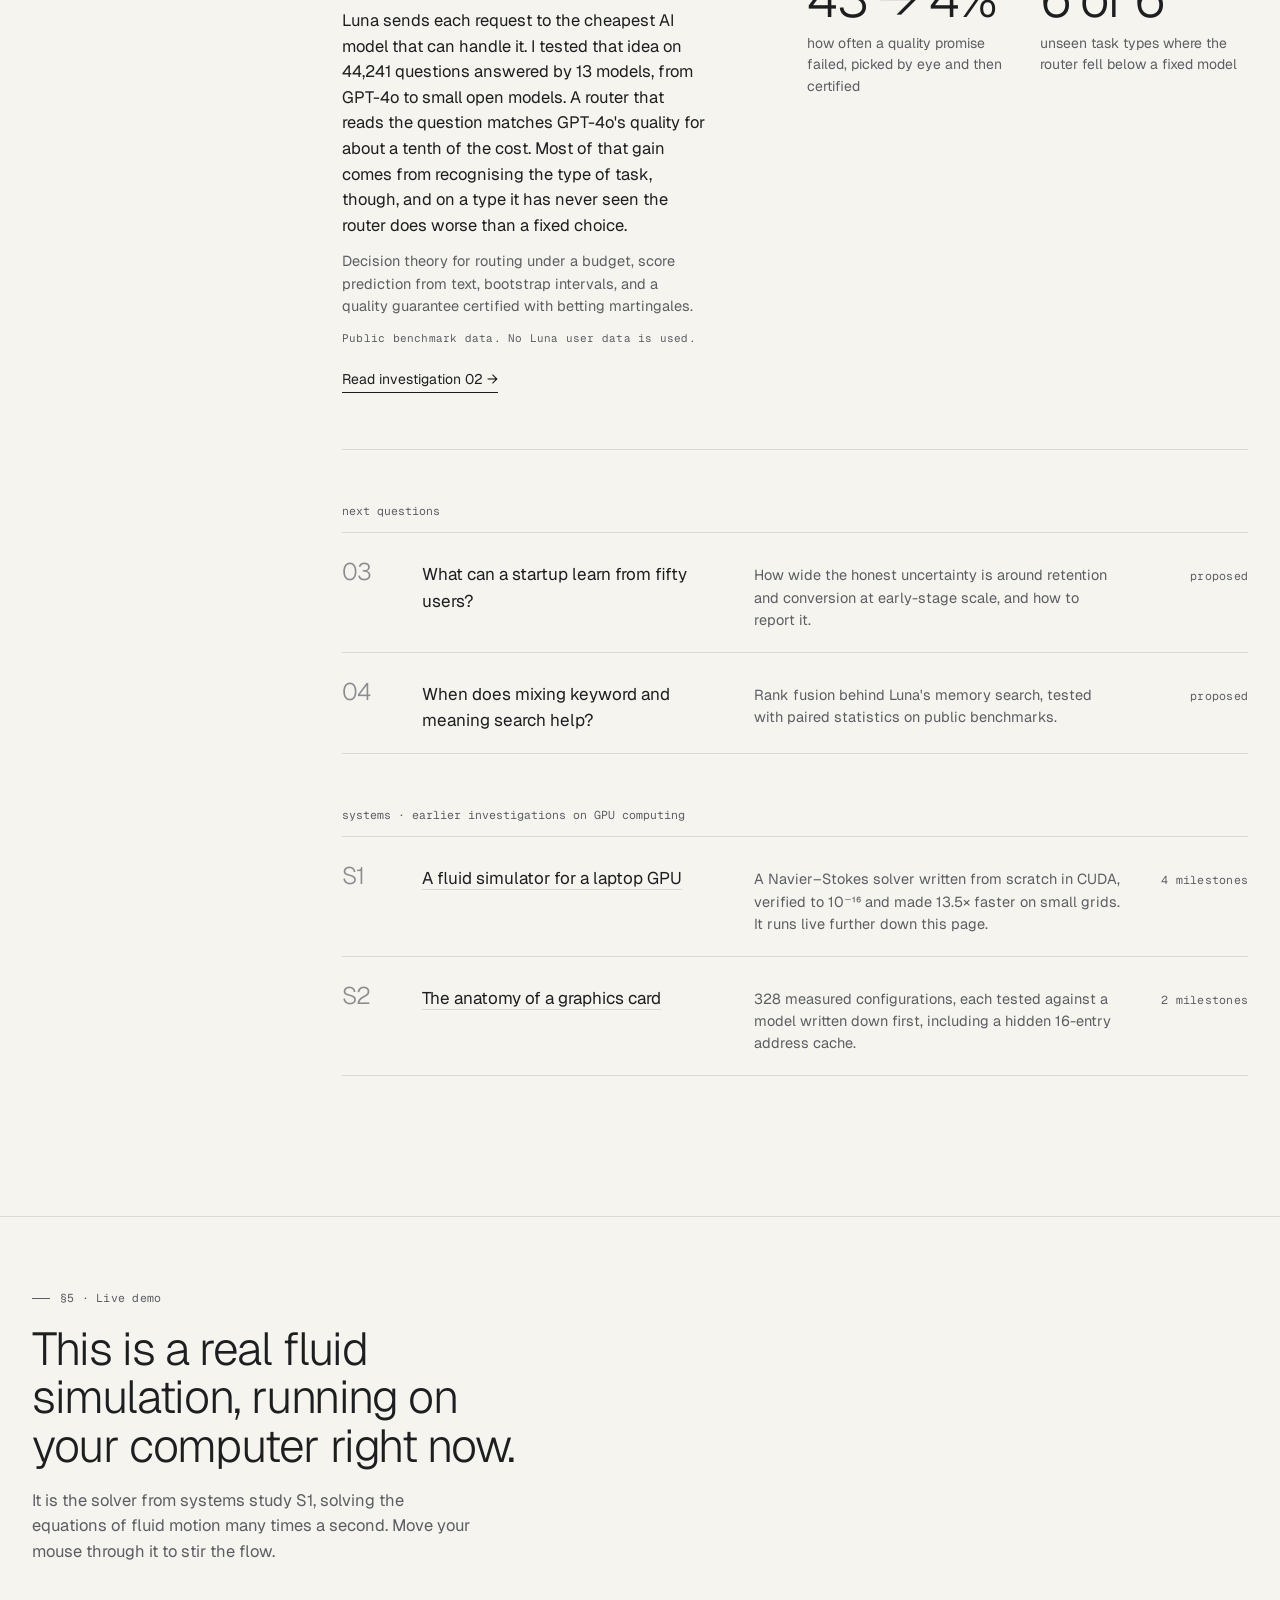
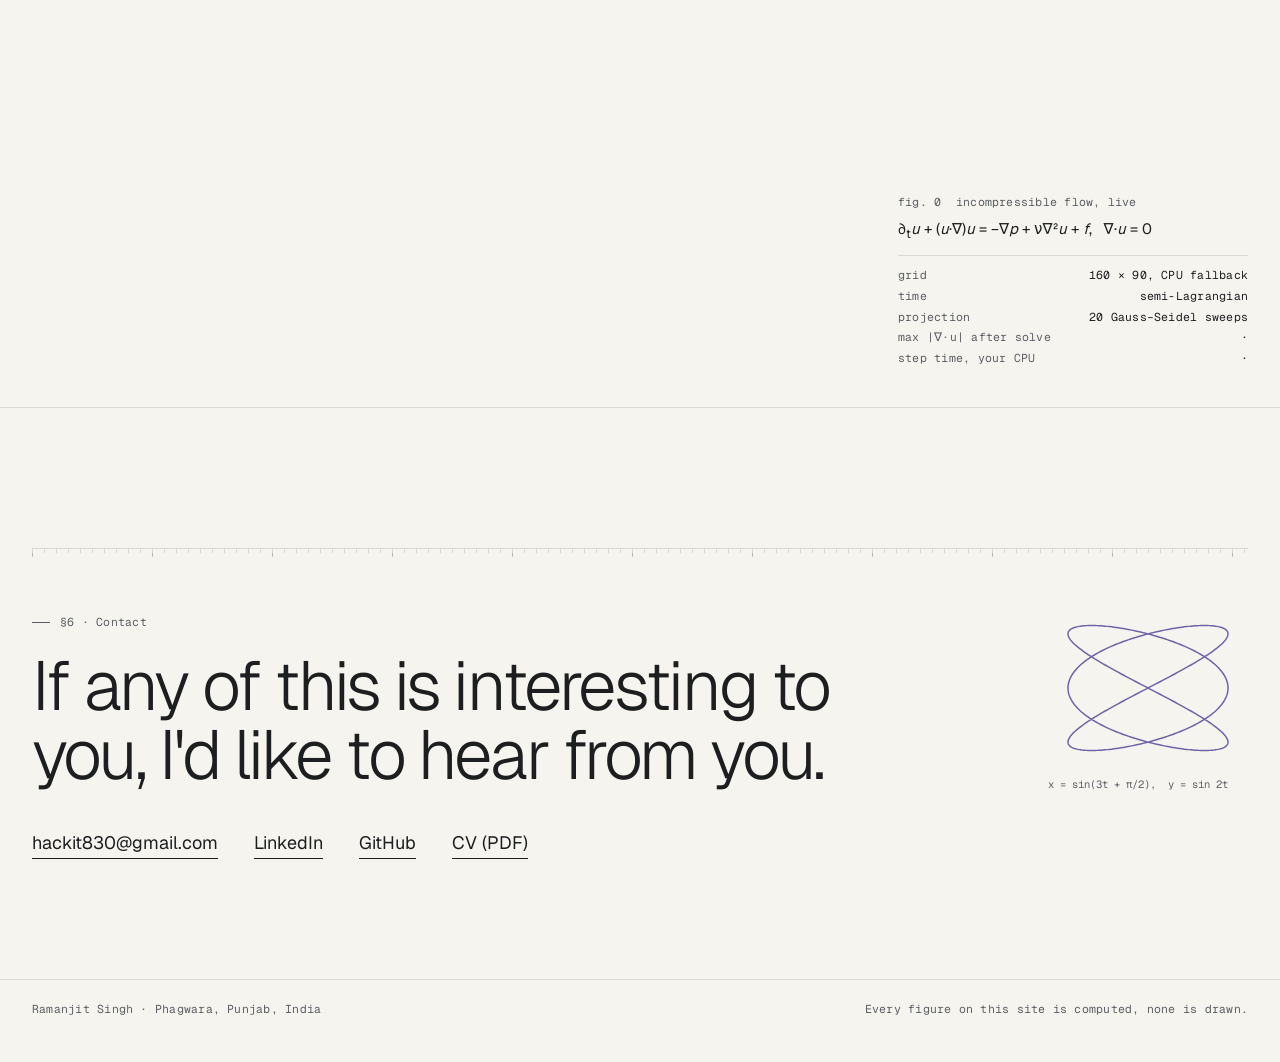
==== commit 71b45fe6: "Renumber: research 01 and 02, systems studies S1 and S2 Model routing becomes investigation 02 (/02/" ====
--- a/site/index.html
+++ b/site/index.html
@@ -316,13 +316,13 @@
 
   <div class="inv">
     <div class="text">
-      <div class="num">04</div>
+      <div class="num">02</div>
       <h3>When is a cheap AI model good enough?</h3>
       <div class="status mono"><i></i>in progress · milestones 1 and 2 complete</div>
       <p class="plain">Luna sends each request to the cheapest AI model that can handle it. I tested that idea on 44,241 questions answered by 13 models, from GPT-4o to small open models. A router that reads the question matches GPT-4o's quality for about a tenth of the cost. Most of that gain comes from recognising the type of task, though, and on a type it has never seen the router does worse than a fixed choice.</p>
       <p class="techline">Decision theory for routing under a budget, score prediction from text, bootstrap intervals, and a quality guarantee certified with betting martingales.</p>
       <p class="mono" style="margin-top:12px;font-size:11px">Public benchmark data. No Luna user data is used.</p>
-      <a class="more" href="04/">Read investigation 04 →</a>
+      <a class="more" href="02/">Read investigation 02 →</a>
     </div>
     <div class="side">
       <div class="bignum">
@@ -336,14 +336,14 @@
 
   <div class="prop">
     <div class="h">next questions</div>
-    <div class="row"><span class="k">05</span><h4>What can a startup learn from fifty users?</h4><p>How wide the honest uncertainty is around retention and conversion at early-stage scale, and how to report it.</p><span class="tag mono">proposed</span></div>
-    <div class="row"><span class="k">06</span><h4>When does mixing keyword and meaning search help?</h4><p>Rank fusion behind Luna's memory search, tested with paired statistics on public benchmarks.</p><span class="tag mono">proposed</span></div>
+    <div class="row"><span class="k">03</span><h4>What can a startup learn from fifty users?</h4><p>How wide the honest uncertainty is around retention and conversion at early-stage scale, and how to report it.</p><span class="tag mono">proposed</span></div>
+    <div class="row"><span class="k">04</span><h4>When does mixing keyword and meaning search help?</h4><p>Rank fusion behind Luna's memory search, tested with paired statistics on public benchmarks.</p><span class="tag mono">proposed</span></div>
   </div>
 
   <div class="prop" id="systems">
     <div class="h">systems · earlier investigations on GPU computing</div>
-    <div class="row"><span class="k">02</span><h4><a href="02/">A fluid simulator for a laptop GPU</a></h4><p>A Navier–Stokes solver written from scratch in CUDA, verified to 10⁻¹⁶ and made 13.5× faster on small grids. It runs live further down this page.</p><span class="tag mono">4 milestones</span></div>
-    <div class="row"><span class="k">03</span><h4><a href="03/">The anatomy of a graphics card</a></h4><p>328 measured configurations, each tested against a model written down first, including a hidden 16-entry address cache.</p><span class="tag mono">2 milestones</span></div>
+    <div class="row"><span class="k">S1</span><h4><a href="s1/">A fluid simulator for a laptop GPU</a></h4><p>A Navier–Stokes solver written from scratch in CUDA, verified to 10⁻¹⁶ and made 13.5× faster on small grids. It runs live further down this page.</p><span class="tag mono">4 milestones</span></div>
+    <div class="row"><span class="k">S2</span><h4><a href="s2/">The anatomy of a graphics card</a></h4><p>328 measured configurations, each tested against a model written down first, including a hidden 16-entry address cache.</p><span class="tag mono">2 milestones</span></div>
   </div>
 </div></section>
 
@@ -353,7 +353,7 @@
     <div class="say">
       <div class="mono"><span class="tick"></span>§5 · Live demo</div>
       <h2>This is a real fluid simulation, running on your computer right now.</h2>
-      <p>It is the solver from investigation 02, solving the equations of fluid motion many times a second. Move your mouse through it to stir the flow.</p>
+      <p>It is the solver from <a href="s1/">systems study S1</a>, solving the equations of fluid motion many times a second. Move your mouse through it to stir the flow.</p>
     </div>
     <div class="annot mono">
       <div id="a-title">fig. 0 &nbsp;incompressible flow, live</div>
@@ -400,7 +400,7 @@
     if (s.maxDiv != null) set("a-div", s.maxDiv.toExponential(1)); } });
 } catch (e) { ok = false; }
 if (ok) {
-  set("a-title", "investigation 02 solver, on your GPU");
+  set("a-title", "systems S1 solver, on your GPU");
   set("a-v1", "Heun RK2, conservative central");
   set("a-v2", "2 multigrid V(2,2) cycles"); set("a-k3", "WebGPU");
 } else { window.startCpuFlow(); }
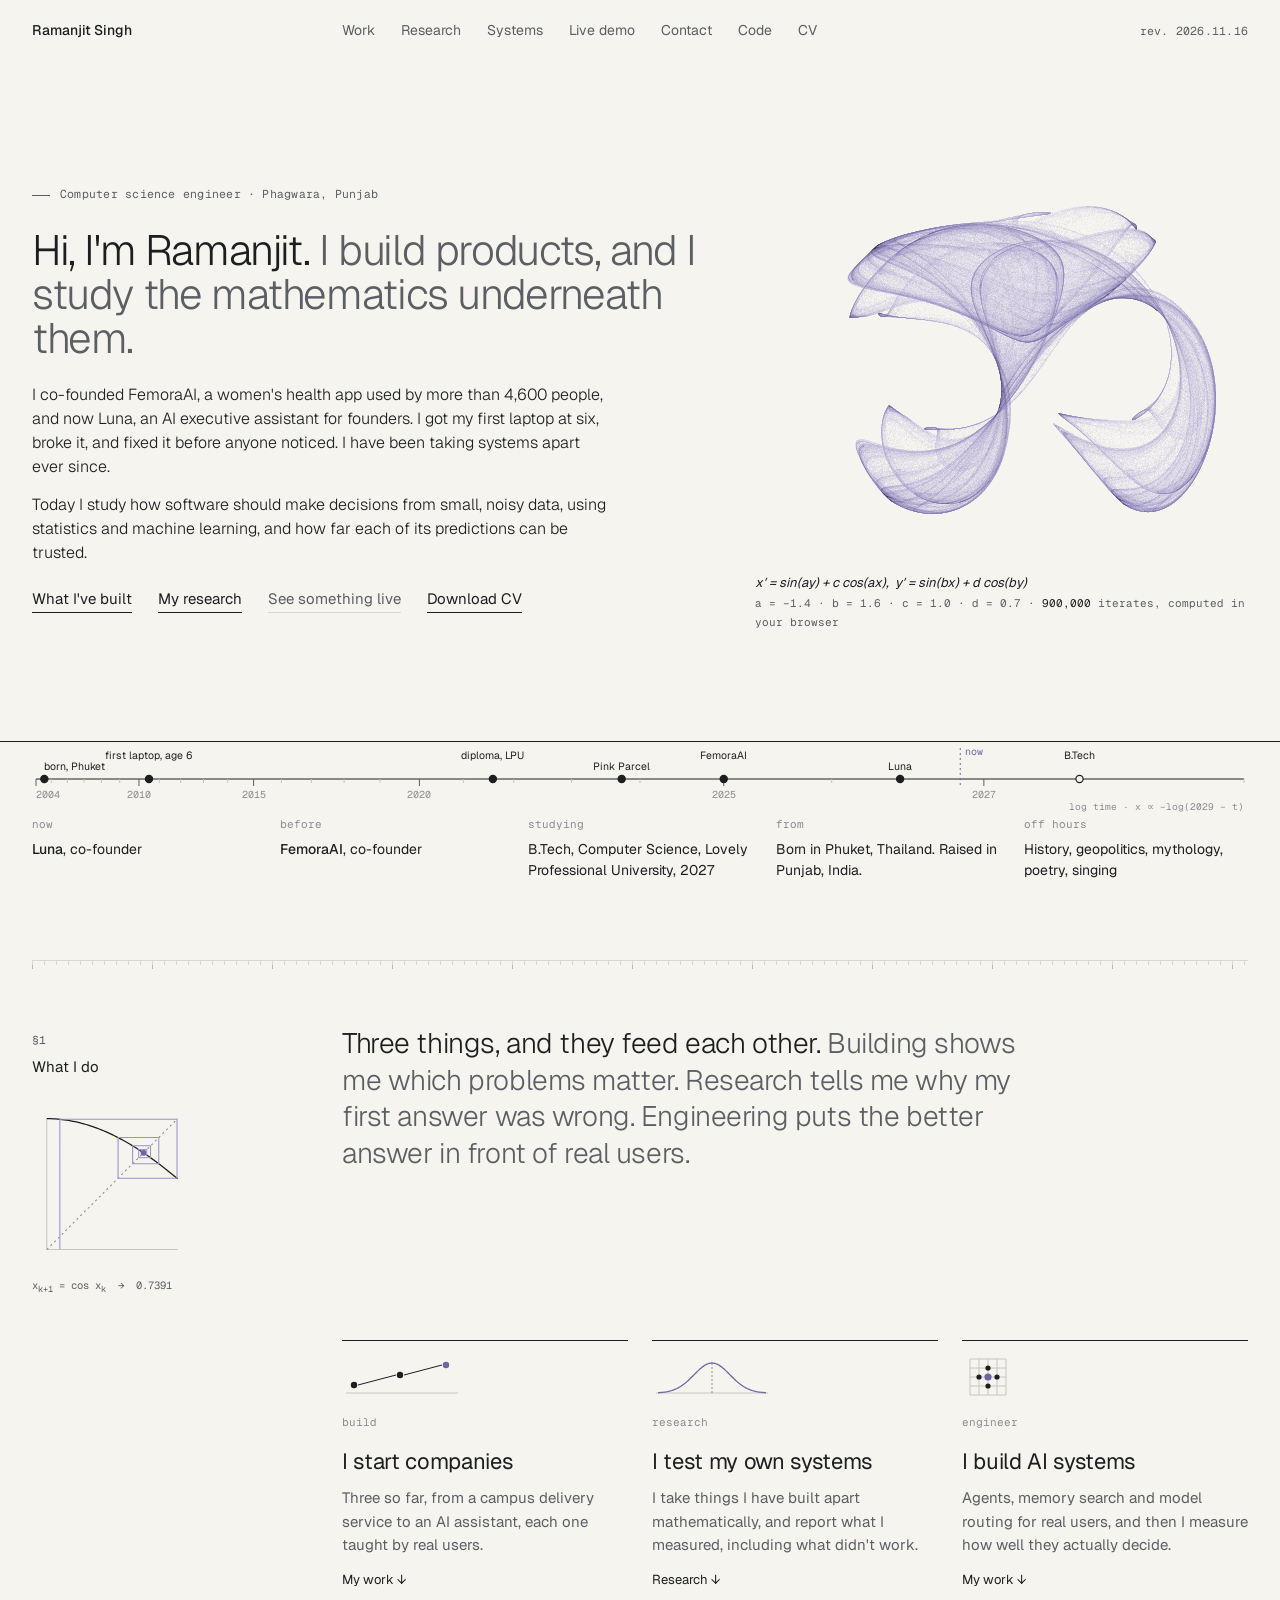
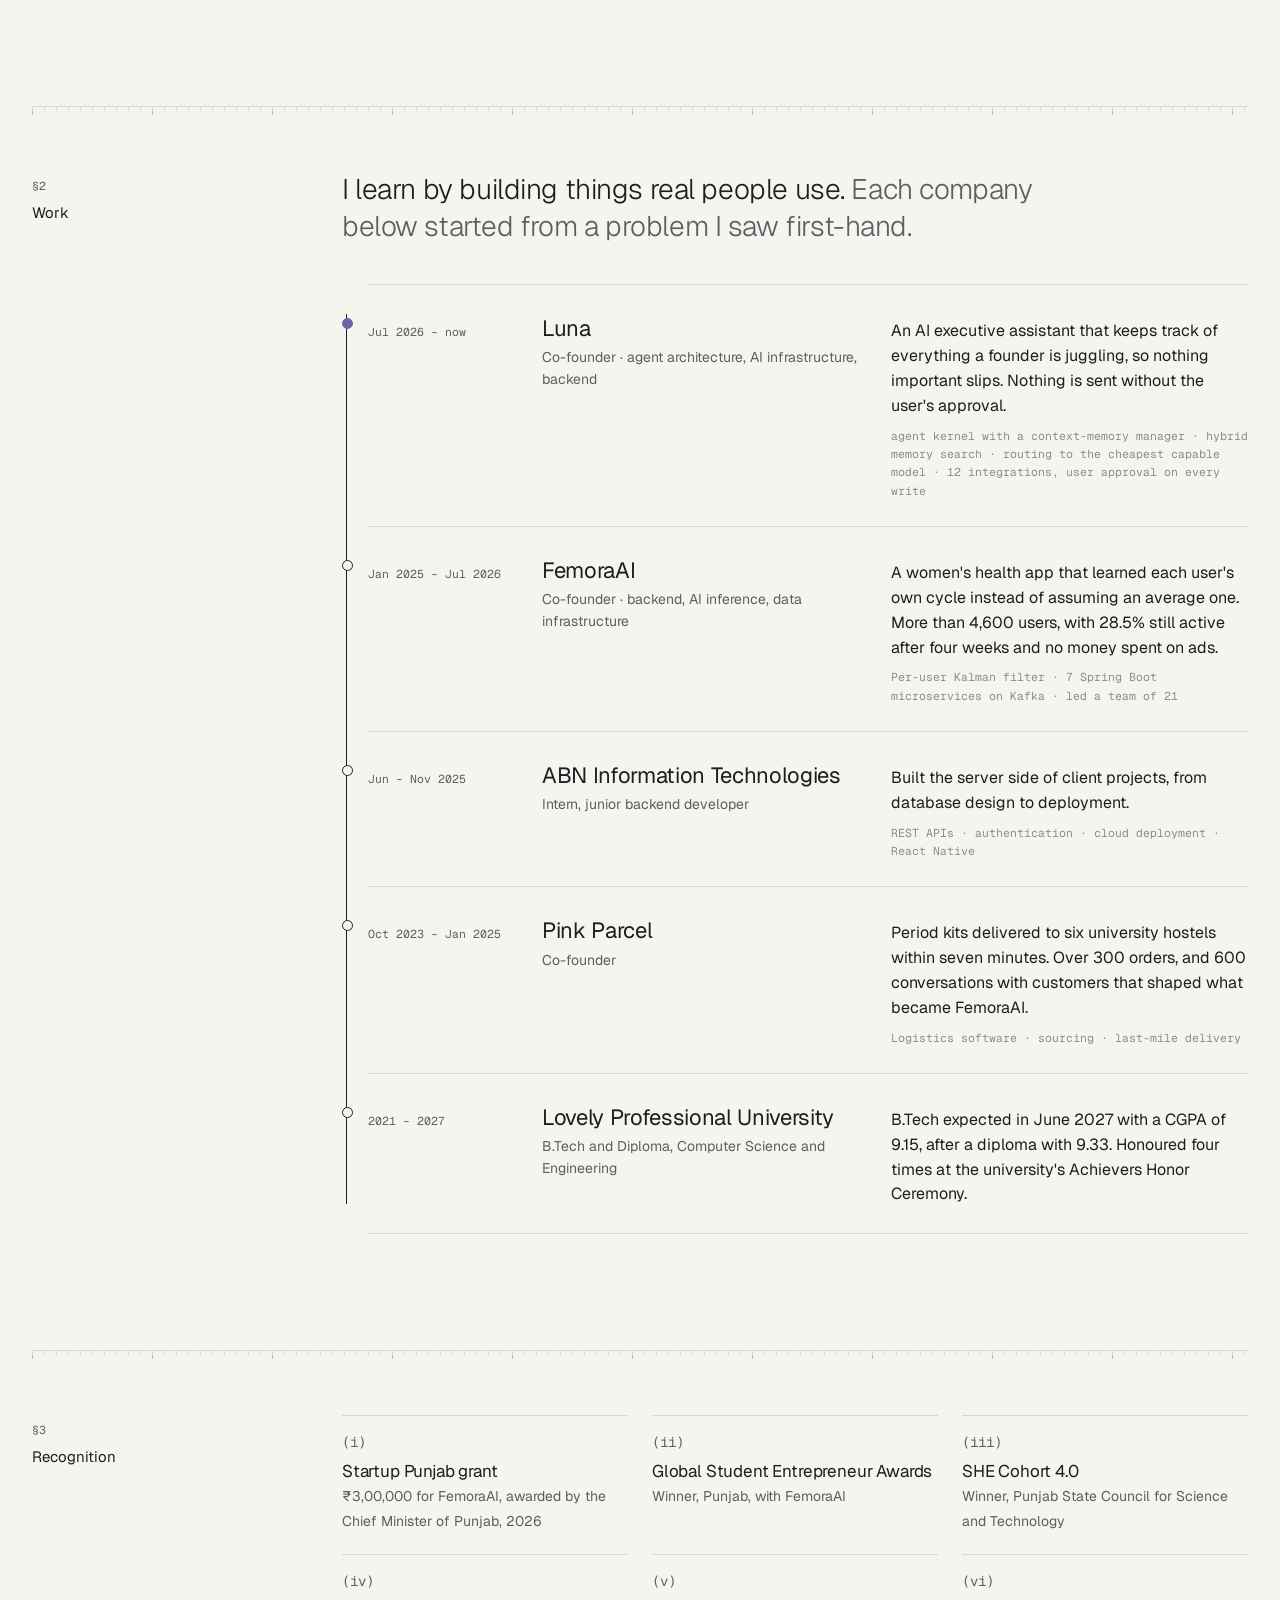
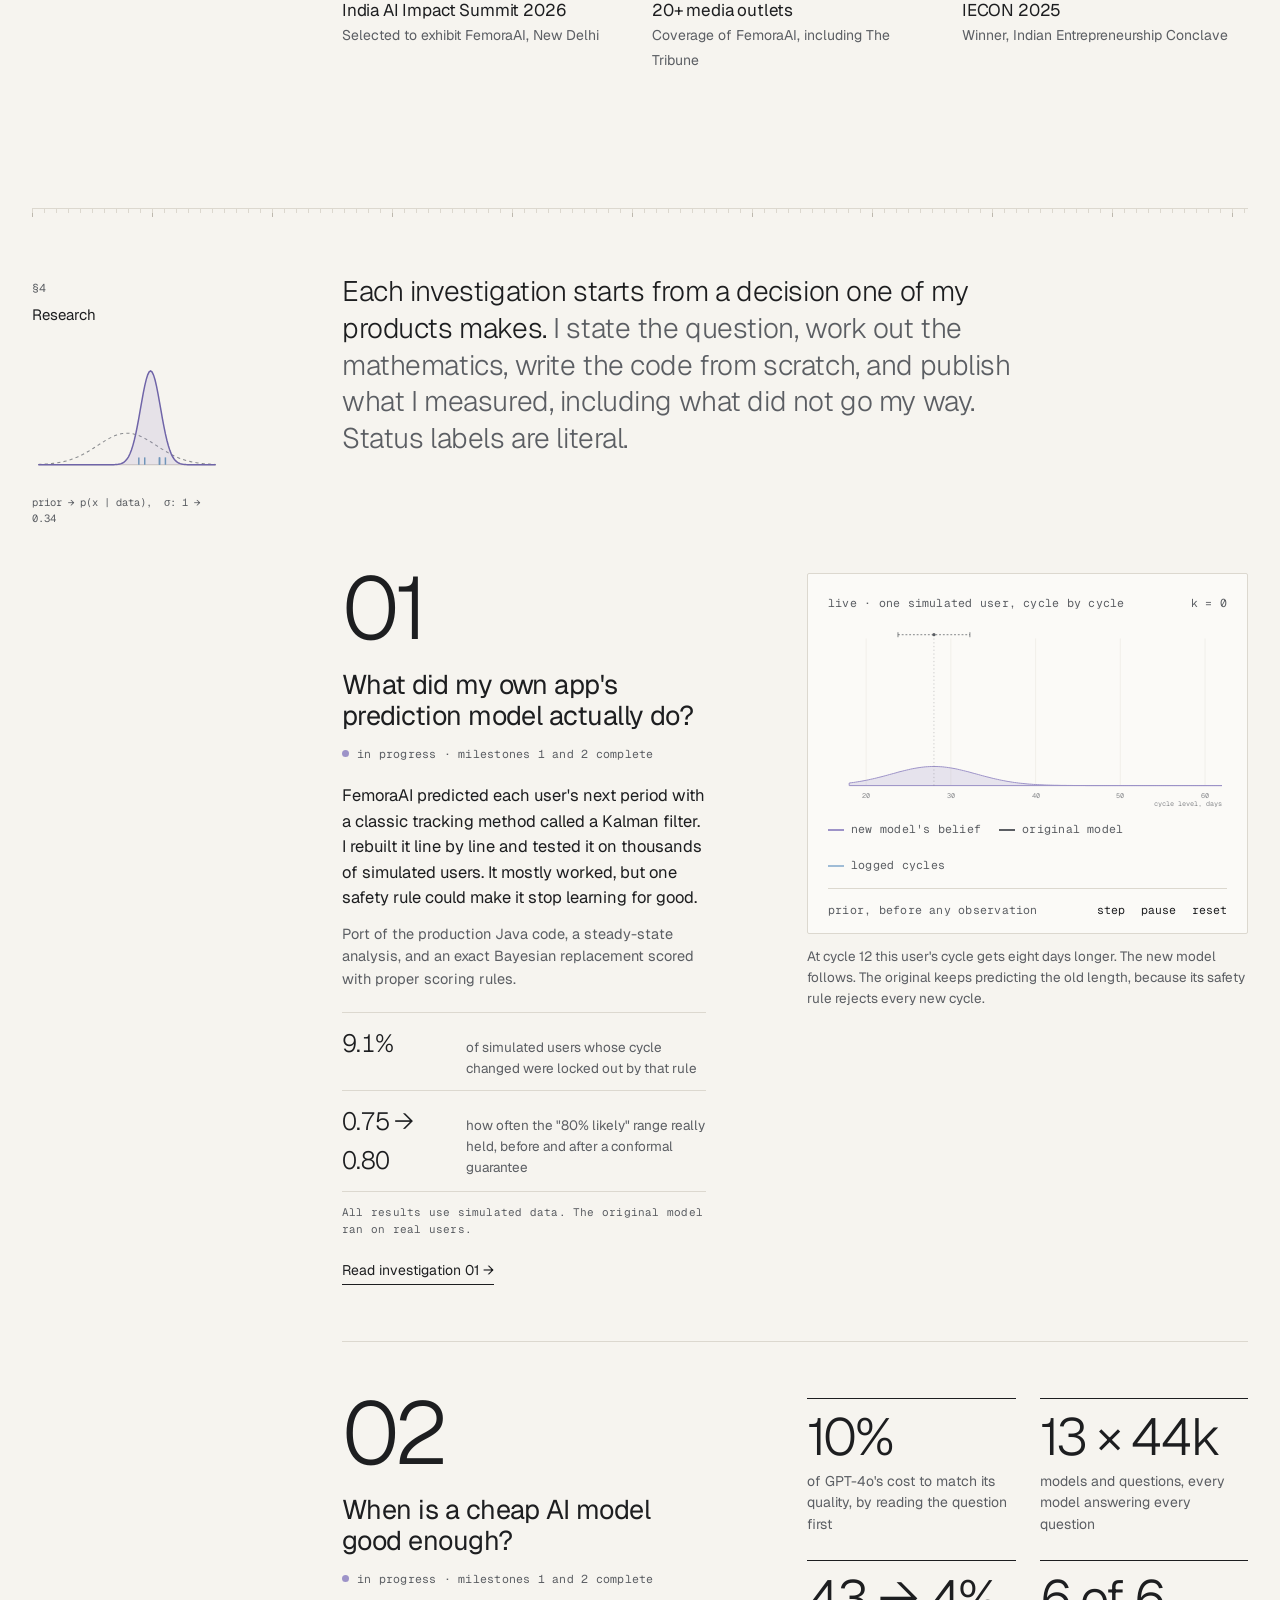
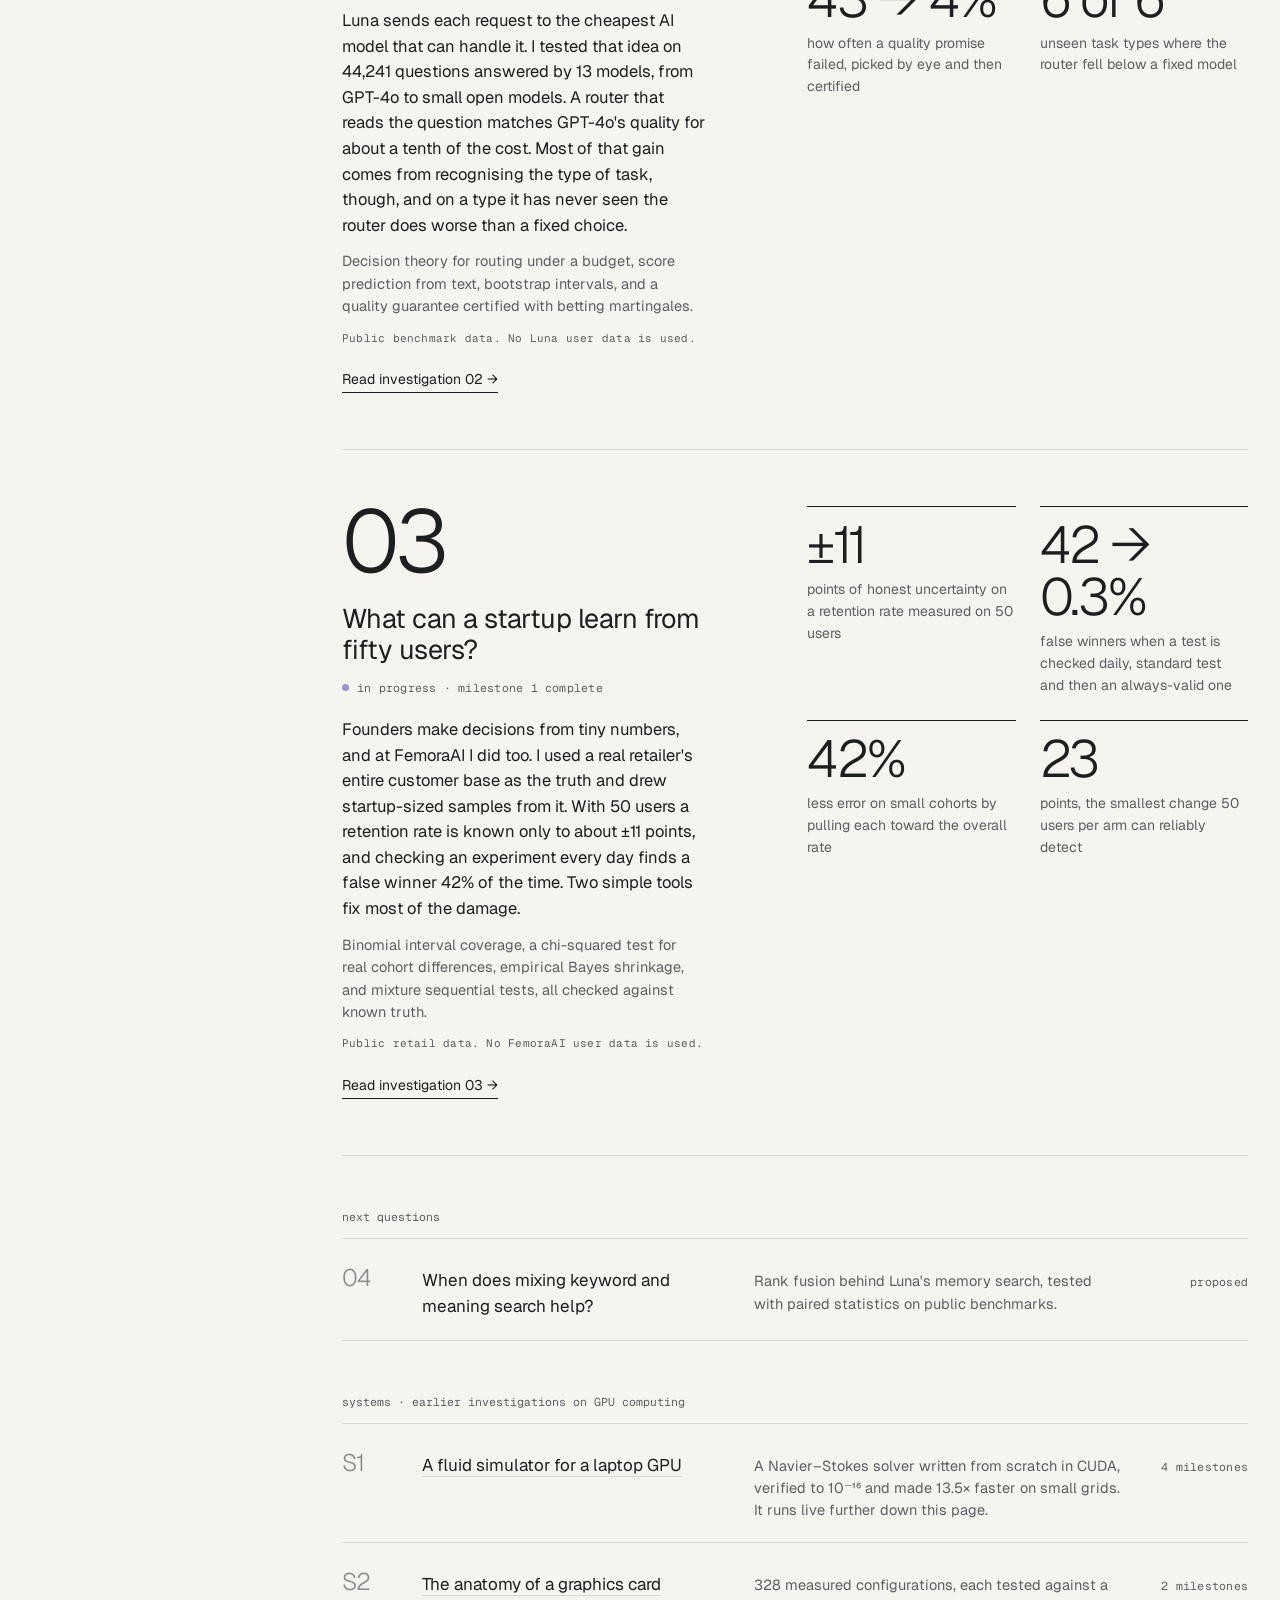
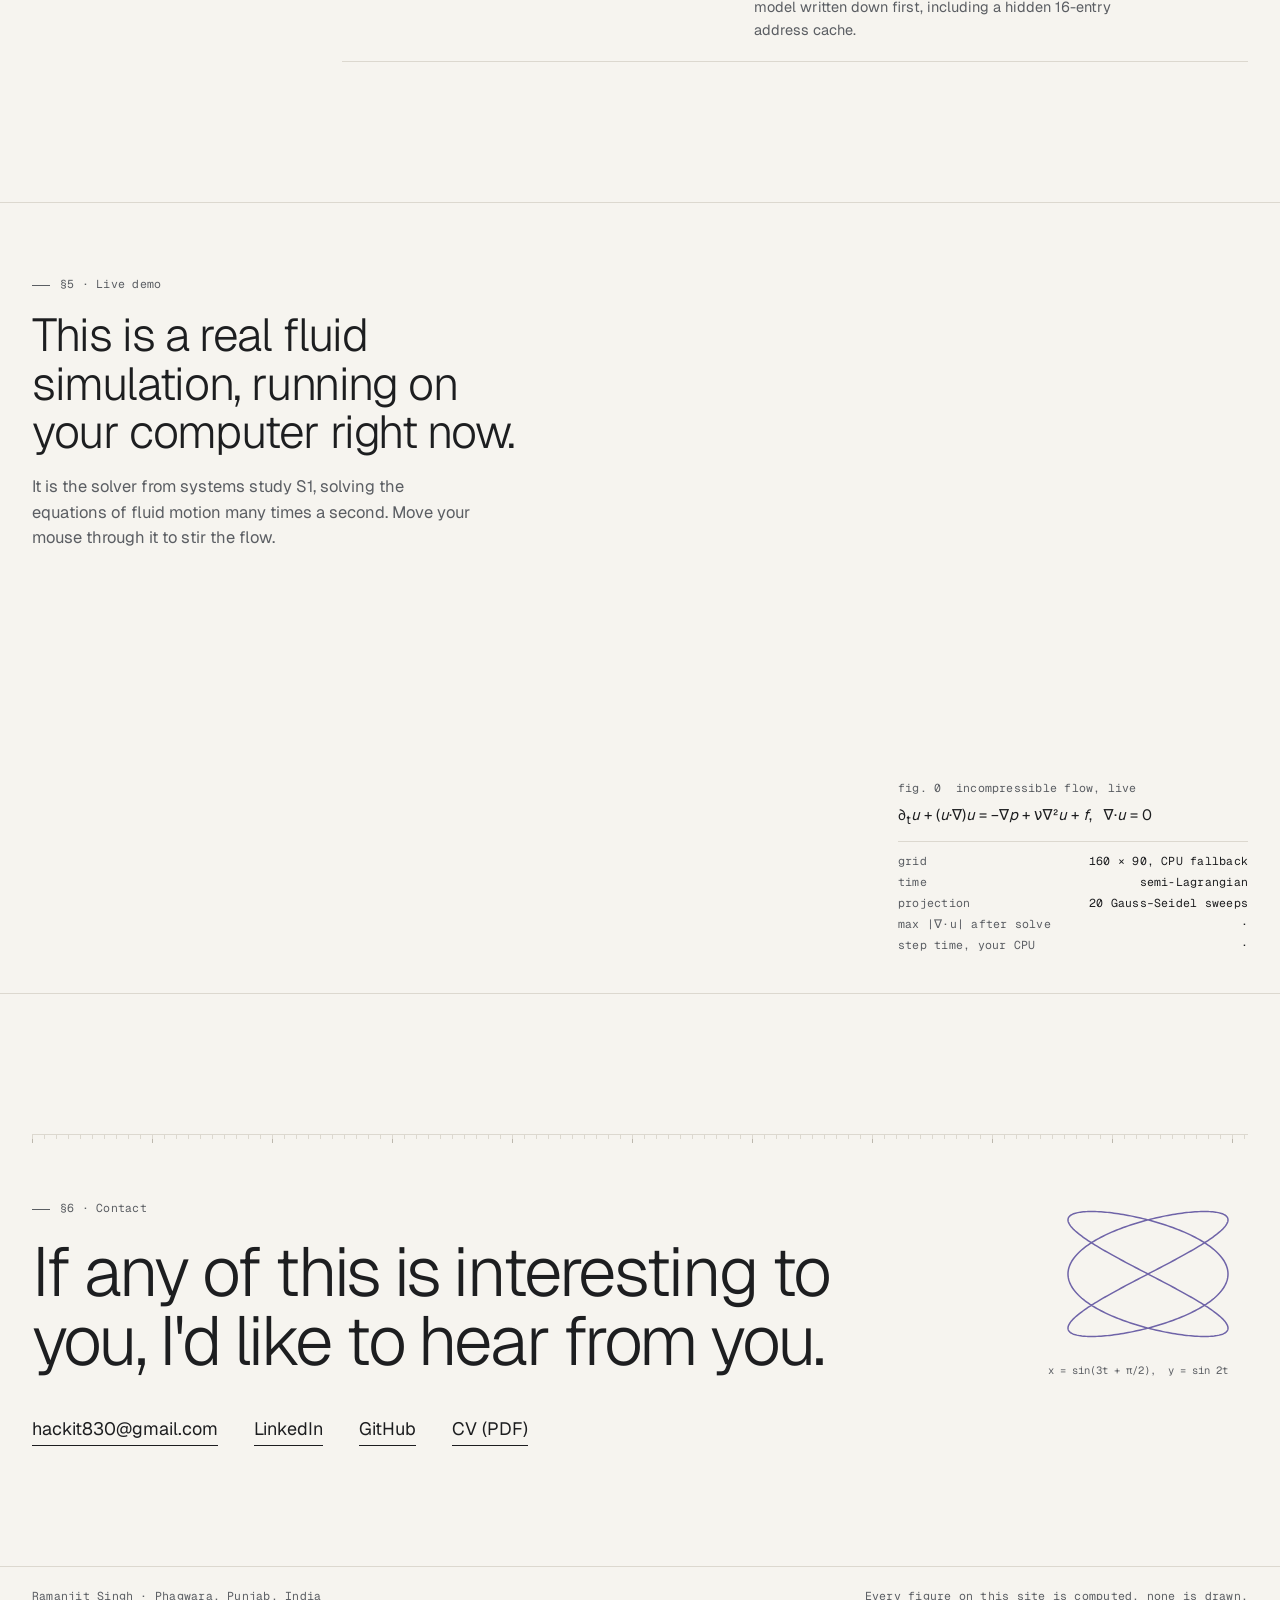
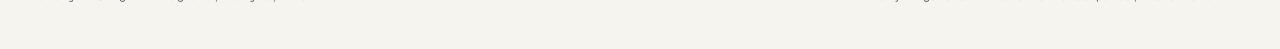
==== commit 31254128: "Investigation 03: startup statistics, milestone 1 Interval coverage at small n, cohort heterogeneity" ====
--- a/site/index.html
+++ b/site/index.html
@@ -334,9 +334,28 @@
     </div>
   </div>
 
+  <div class="inv">
+    <div class="text">
+      <div class="num">03</div>
+      <h3>What can a startup learn from fifty users?</h3>
+      <div class="status mono"><i></i>in progress · milestone 1 complete</div>
+      <p class="plain">Founders make decisions from tiny numbers, and at FemoraAI I did too. I used a real retailer's entire customer base as the truth and drew startup-sized samples from it. With 50 users a retention rate is known only to about ±11 points, and checking an experiment every day finds a false winner 42% of the time. Two simple tools fix most of the damage.</p>
+      <p class="techline">Binomial interval coverage, a chi-squared test for real cohort differences, empirical Bayes shrinkage, and mixture sequential tests, all checked against known truth.</p>
+      <p class="mono" style="margin-top:12px;font-size:11px">Public retail data. No FemoraAI user data is used.</p>
+      <a class="more" href="03/">Read investigation 03 →</a>
+    </div>
+    <div class="side">
+      <div class="bignum">
+        <div><b>±11</b><span>points of honest uncertainty on a retention rate measured on 50 users</span></div>
+        <div><b>42 → 0.3%</b><span>false winners when a test is checked daily, standard test and then an always-valid one</span></div>
+        <div><b>42%</b><span>less error on small cohorts by pulling each toward the overall rate</span></div>
+        <div><b>23</b><span>points, the smallest change 50 users per arm can reliably detect</span></div>
+      </div>
+    </div>
+  </div>
+
   <div class="prop">
     <div class="h">next questions</div>
-    <div class="row"><span class="k">03</span><h4>What can a startup learn from fifty users?</h4><p>How wide the honest uncertainty is around retention and conversion at early-stage scale, and how to report it.</p><span class="tag mono">proposed</span></div>
     <div class="row"><span class="k">04</span><h4>When does mixing keyword and meaning search help?</h4><p>Rank fusion behind Luna's memory search, tested with paired statistics on public benchmarks.</p><span class="tag mono">proposed</span></div>
   </div>
 
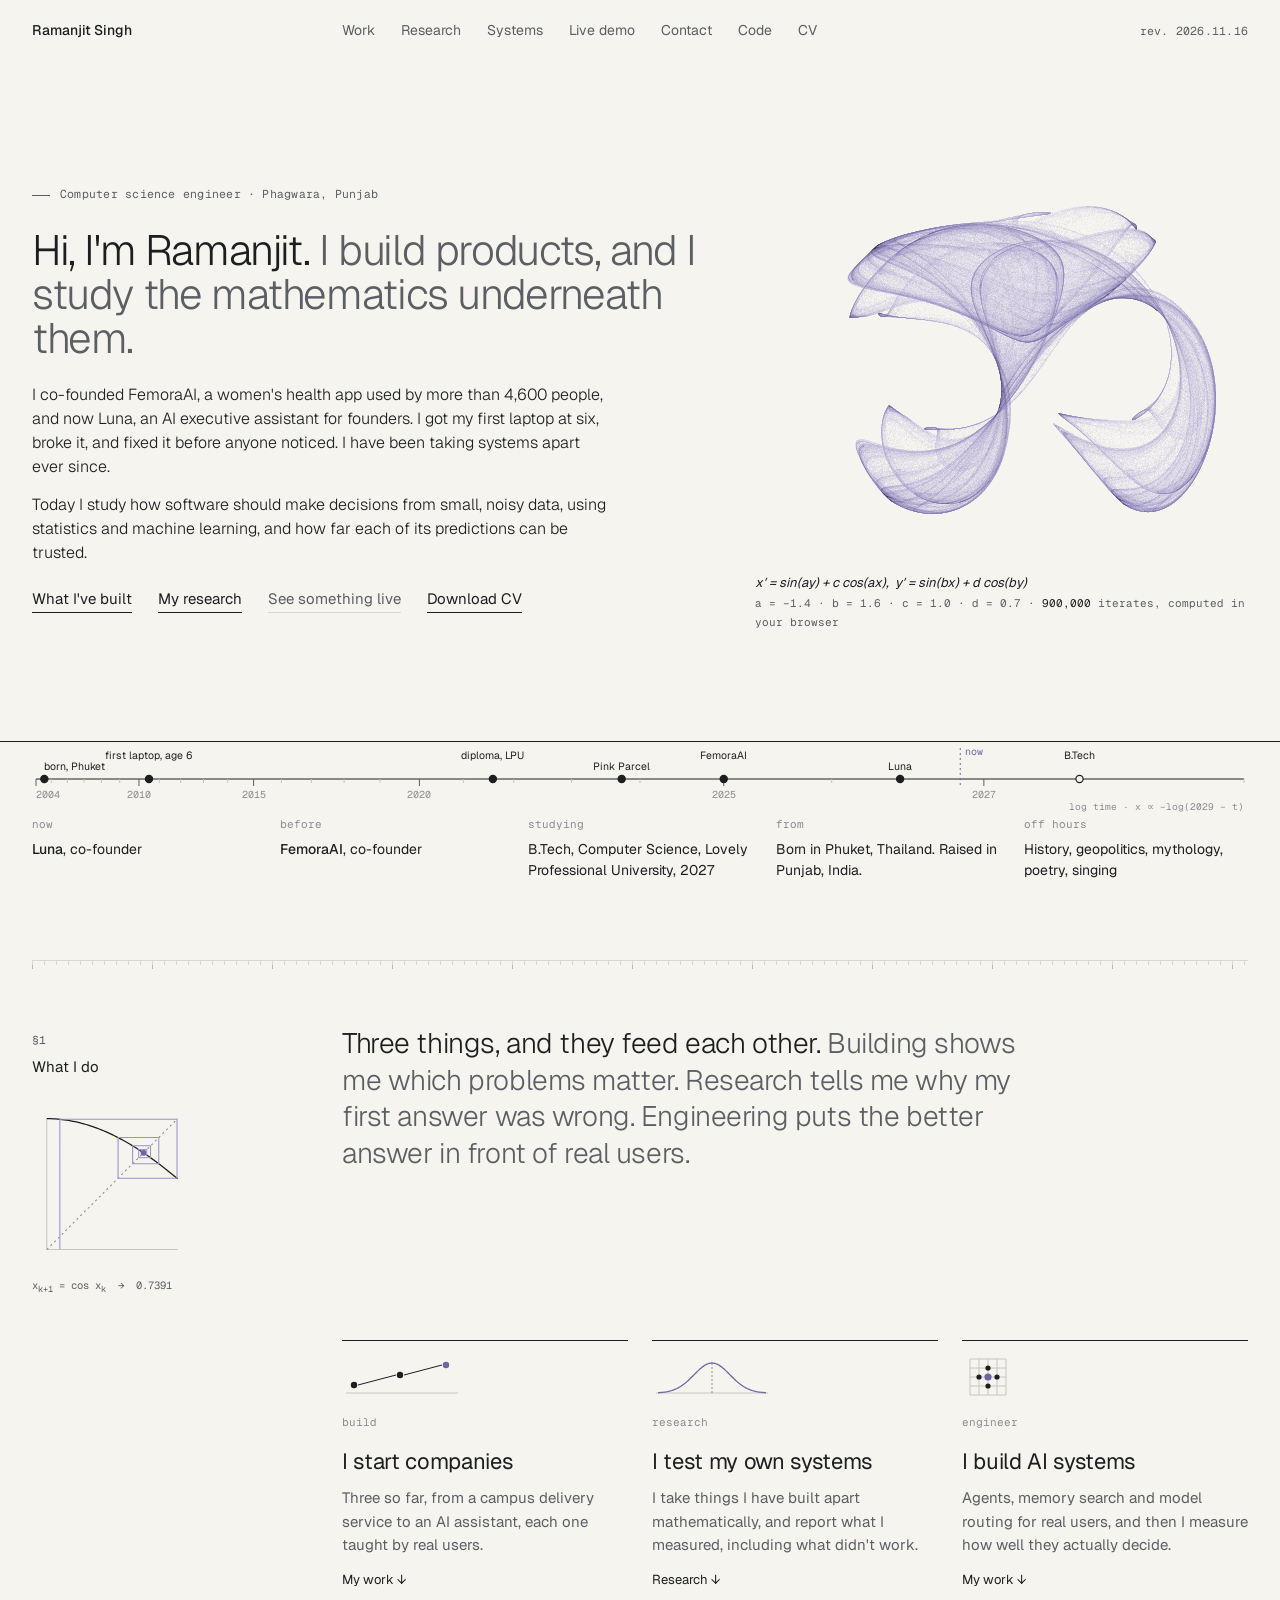
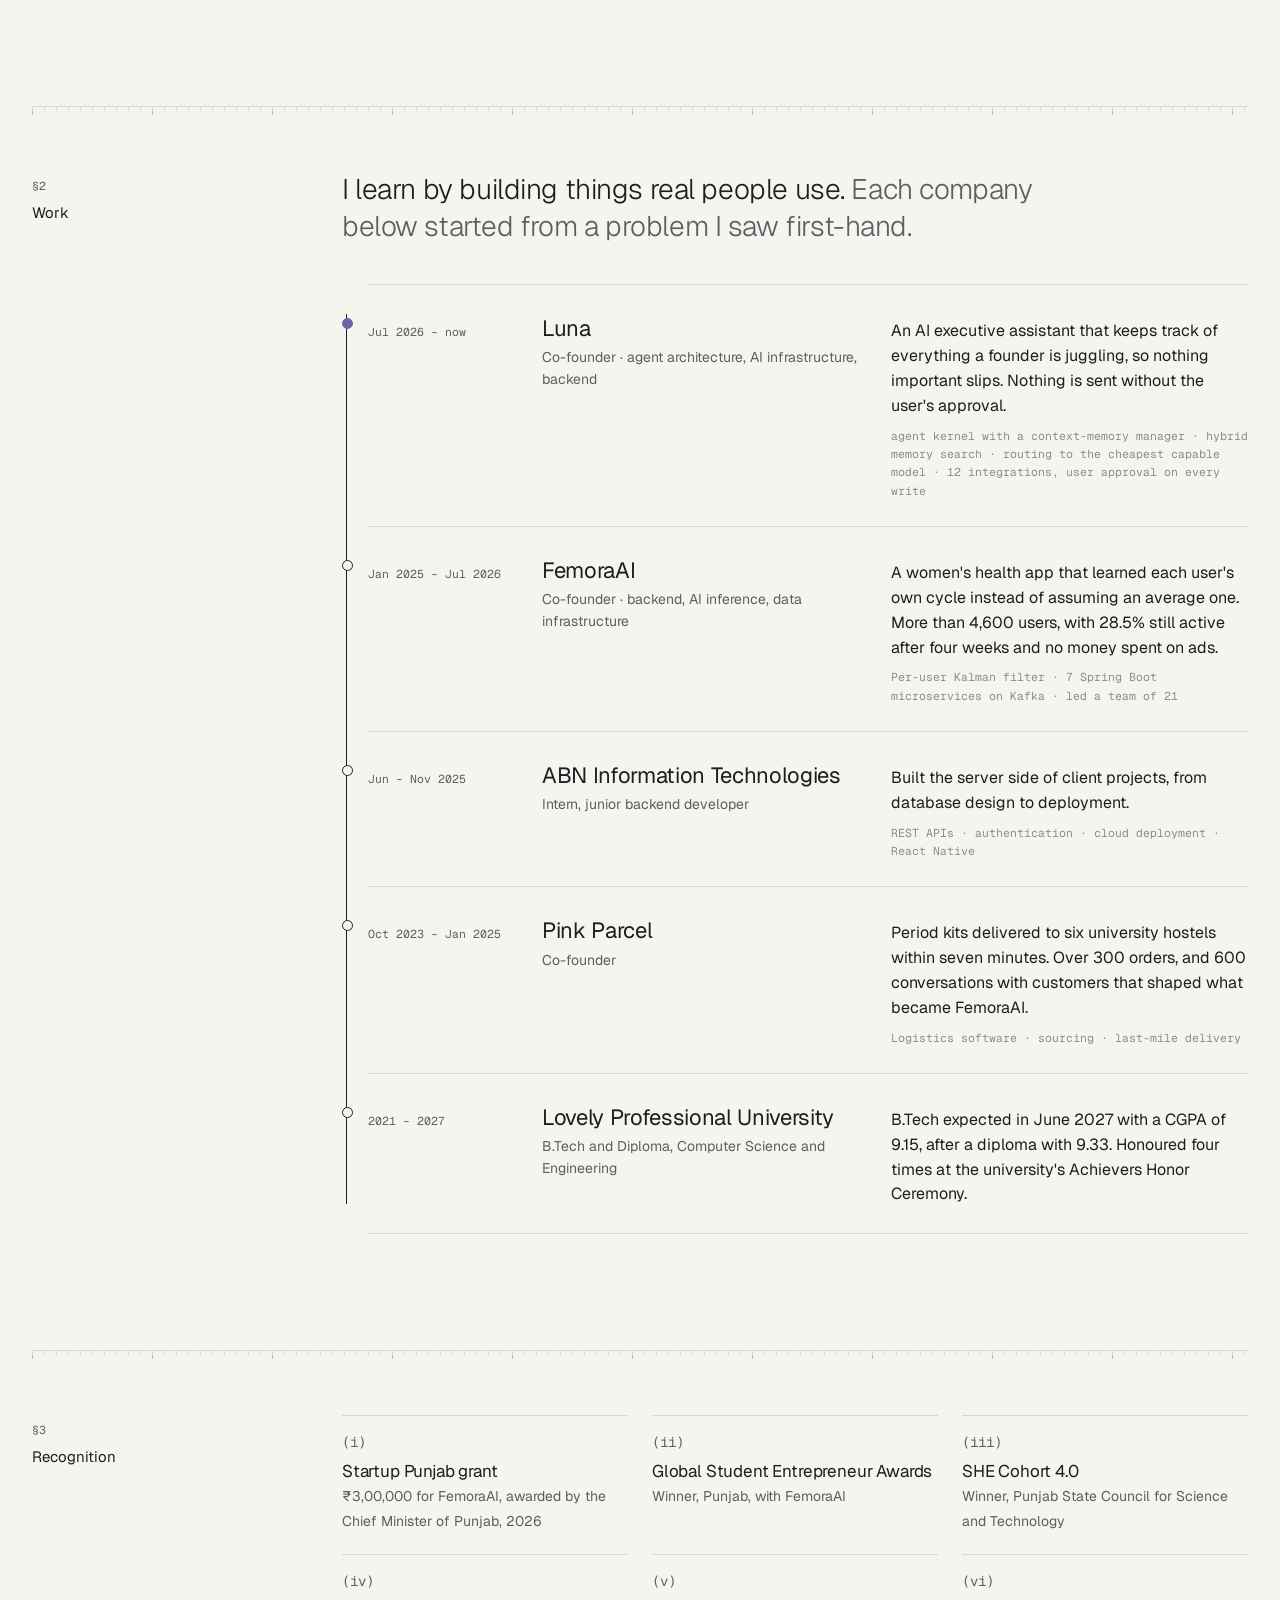
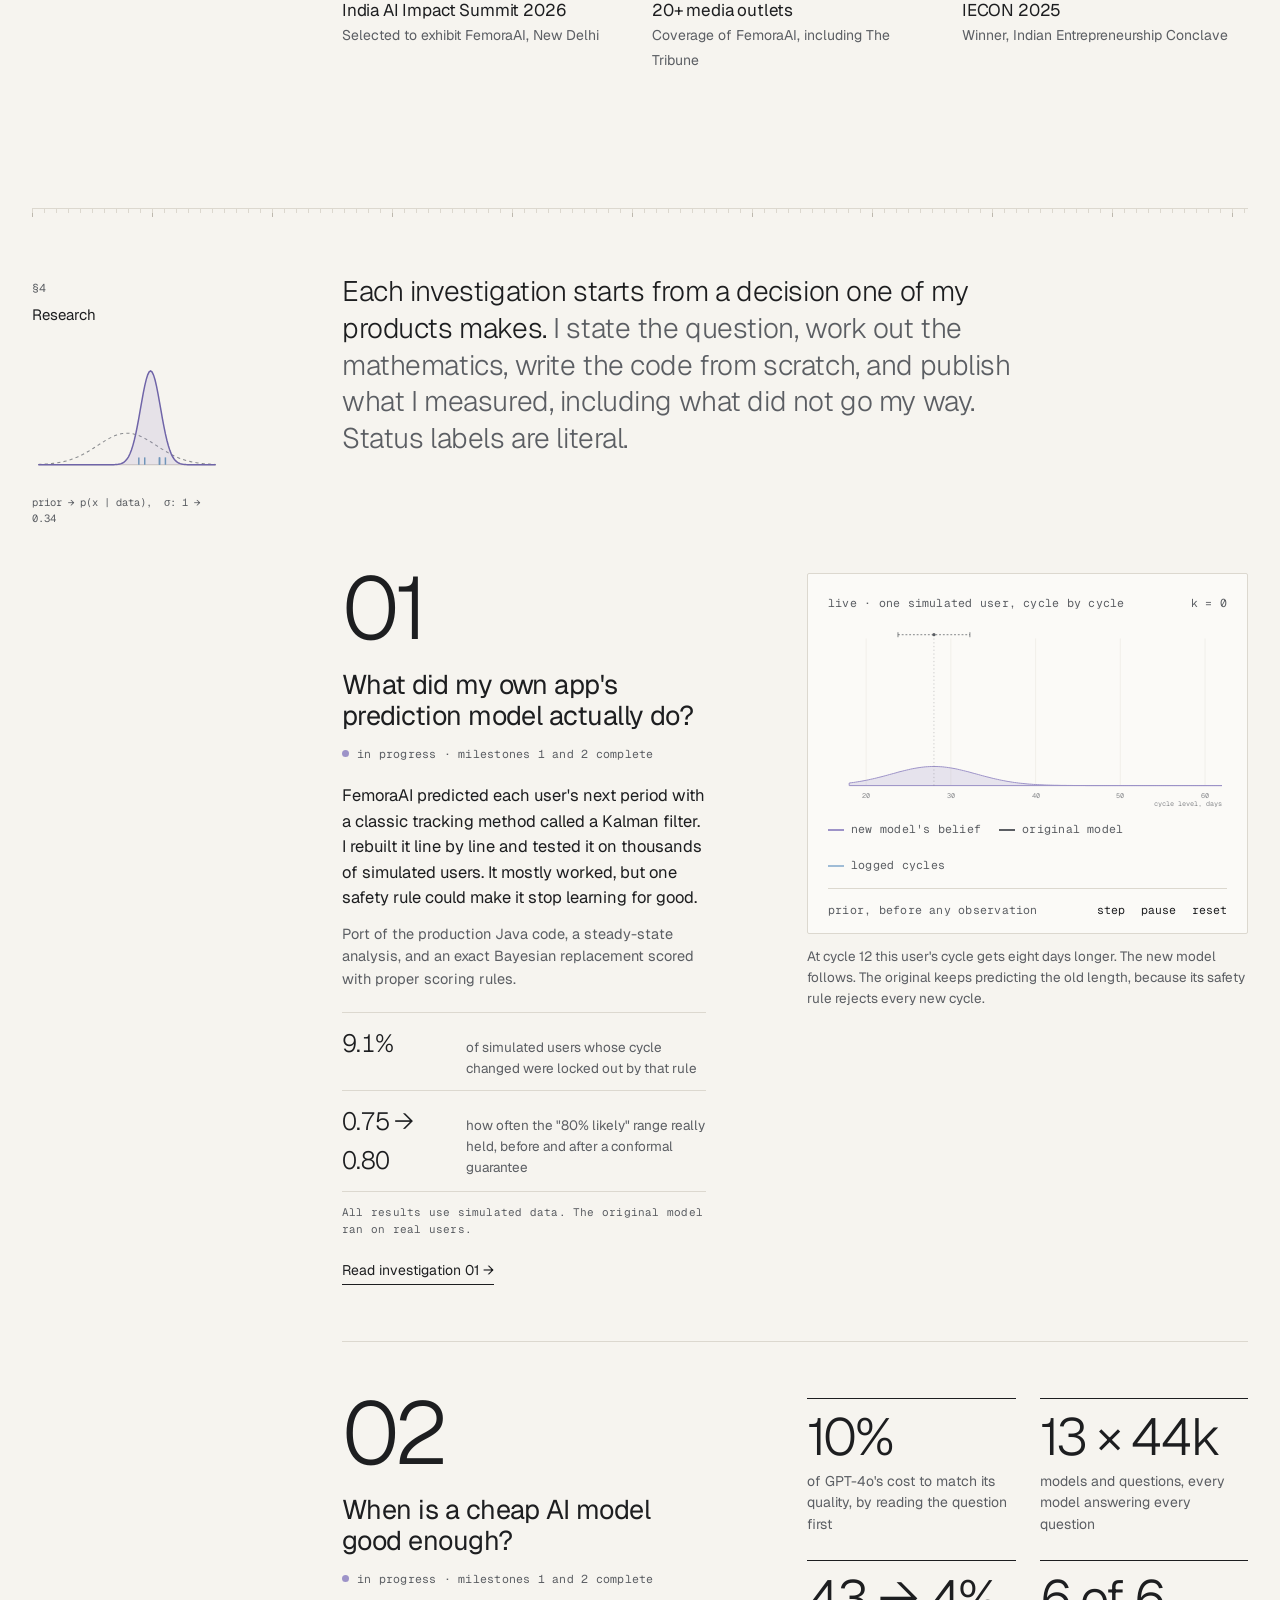
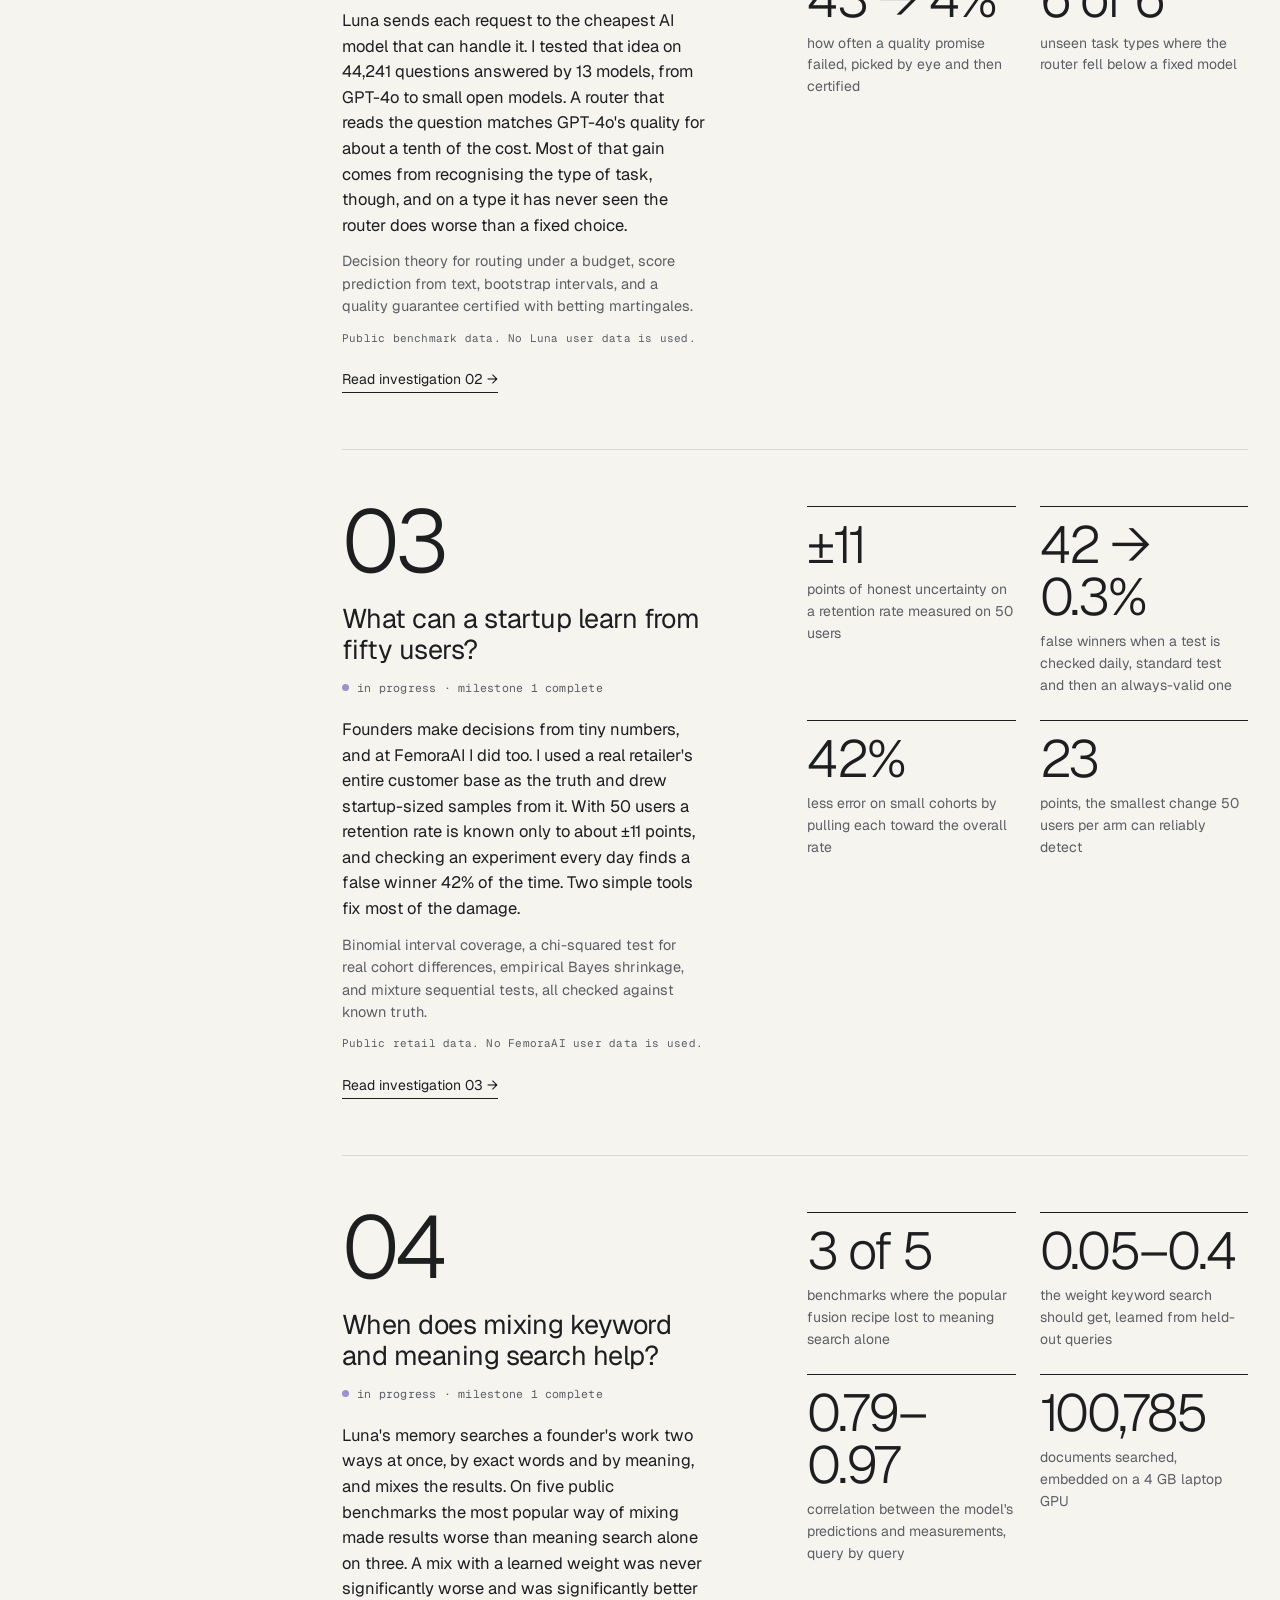
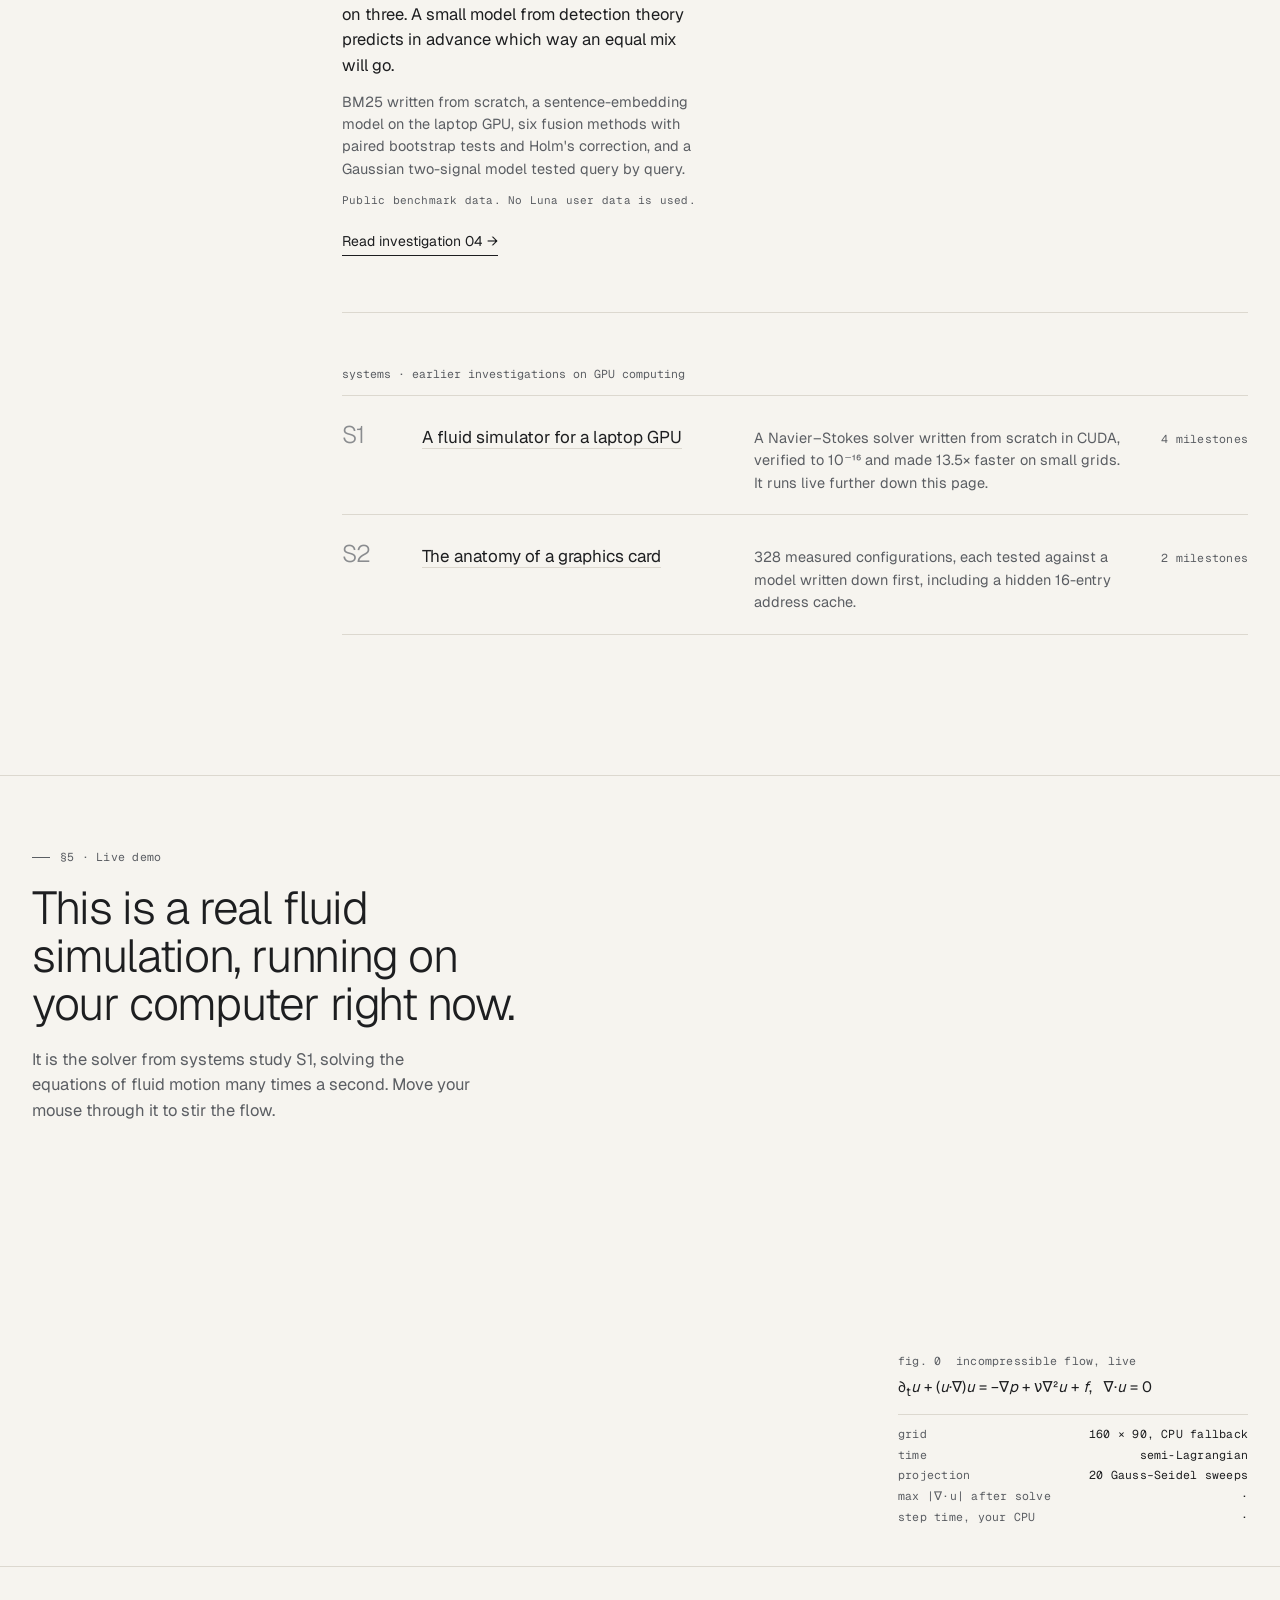
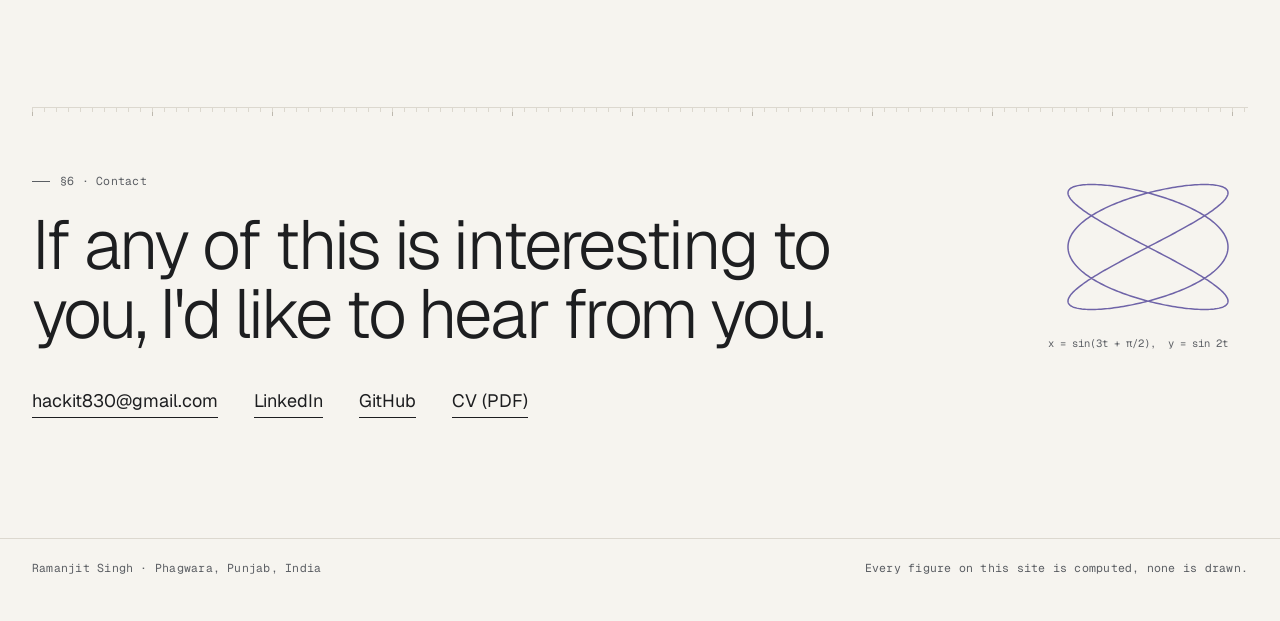
==== commit 7d41a6bb: "Investigation 04: hybrid search fusion, milestone 1; homepage lists 01 to 04 BM25 and bge-small dens" ====
--- a/site/index.html
+++ b/site/index.html
@@ -354,9 +354,24 @@
     </div>
   </div>
 
-  <div class="prop">
-    <div class="h">next questions</div>
-    <div class="row"><span class="k">04</span><h4>When does mixing keyword and meaning search help?</h4><p>Rank fusion behind Luna's memory search, tested with paired statistics on public benchmarks.</p><span class="tag mono">proposed</span></div>
+  <div class="inv">
+    <div class="text">
+      <div class="num">04</div>
+      <h3>When does mixing keyword and meaning search help?</h3>
+      <div class="status mono"><i></i>in progress · milestone 1 complete</div>
+      <p class="plain">Luna's memory searches a founder's work two ways at once, by exact words and by meaning, and mixes the results. On five public benchmarks the most popular way of mixing made results worse than meaning search alone on three. A mix with a learned weight was never significantly worse and was significantly better on three. A small model from detection theory predicts in advance which way an equal mix will go.</p>
+      <p class="techline">BM25 written from scratch, a sentence-embedding model on the laptop GPU, six fusion methods with paired bootstrap tests and Holm's correction, and a Gaussian two-signal model tested query by query.</p>
+      <p class="mono" style="margin-top:12px;font-size:11px">Public benchmark data. No Luna user data is used.</p>
+      <a class="more" href="04/">Read investigation 04 →</a>
+    </div>
+    <div class="side">
+      <div class="bignum">
+        <div><b>3 of 5</b><span>benchmarks where the popular fusion recipe lost to meaning search alone</span></div>
+        <div><b>0.05–0.4</b><span>the weight keyword search should get, learned from held-out queries</span></div>
+        <div><b>0.79–0.97</b><span>correlation between the model's predictions and measurements, query by query</span></div>
+        <div><b>100,785</b><span>documents searched, embedded on a 4 GB laptop GPU</span></div>
+      </div>
+    </div>
   </div>
 
   <div class="prop" id="systems">
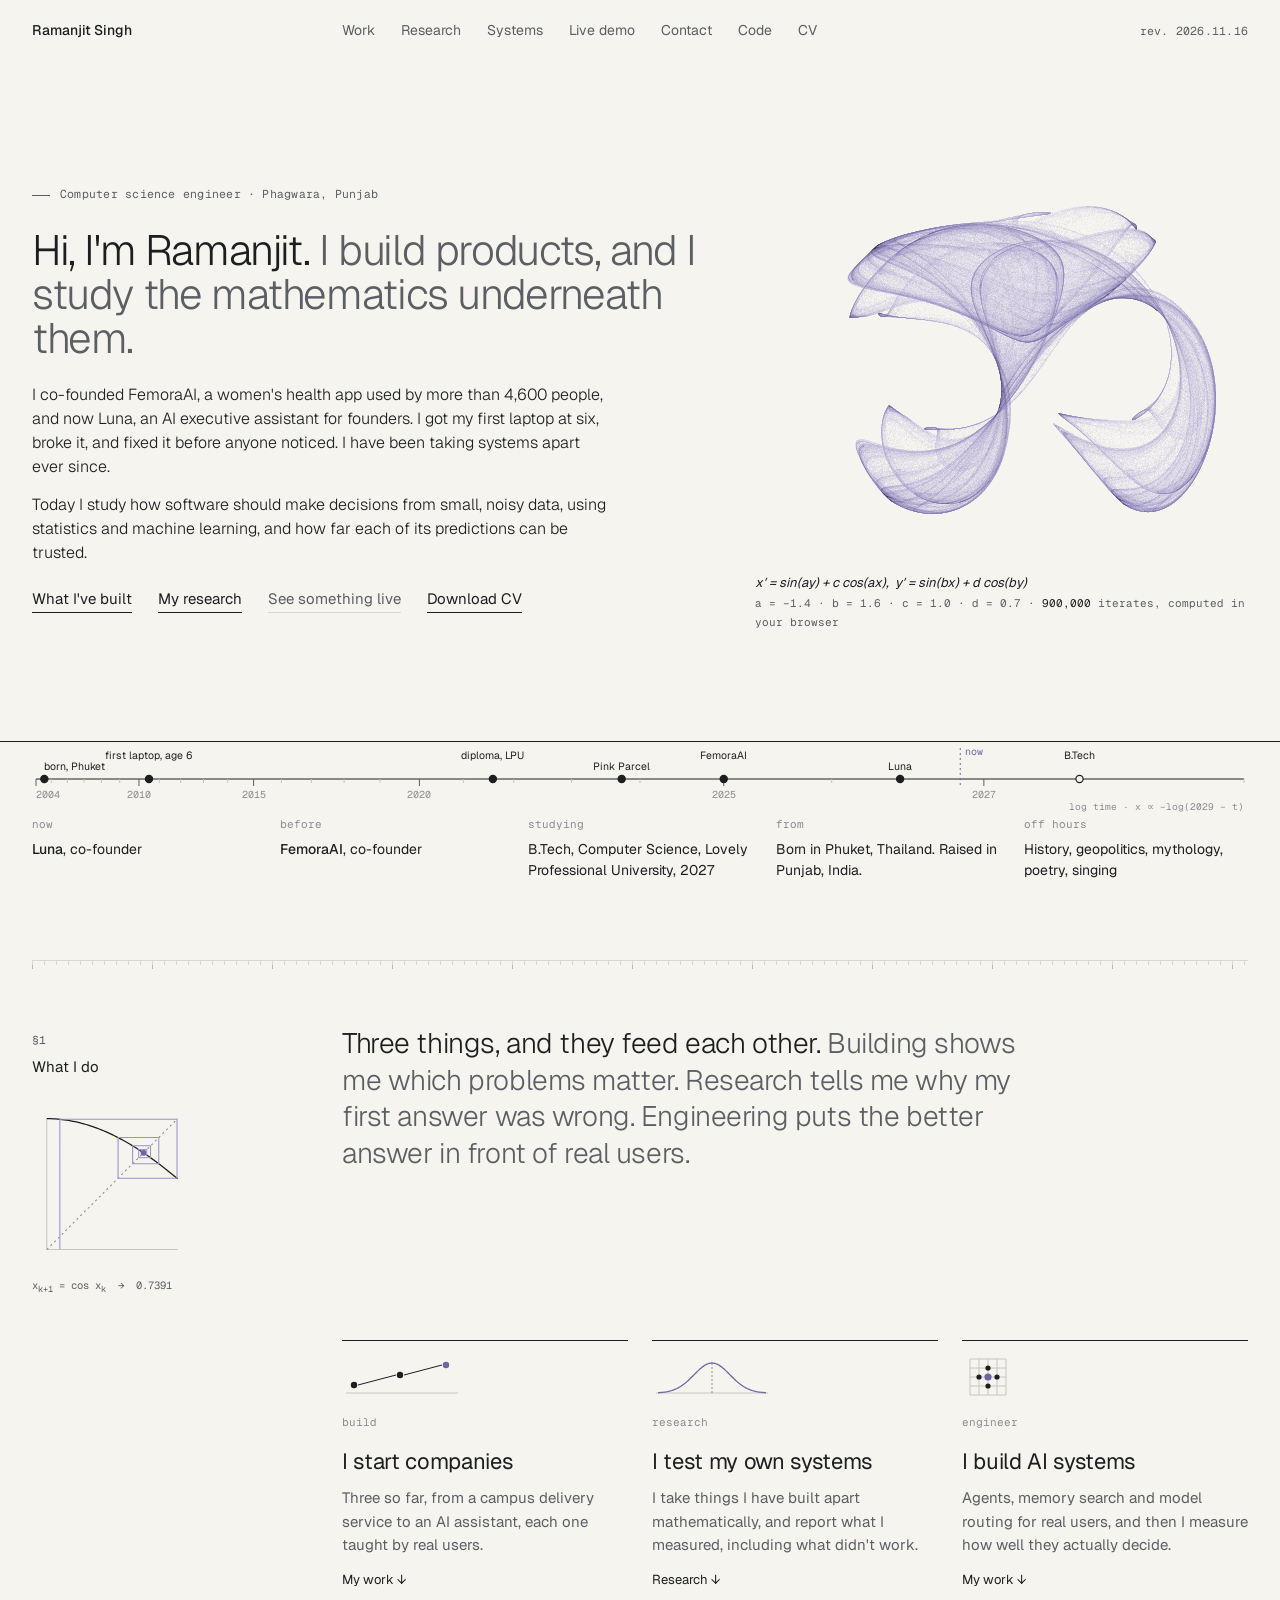
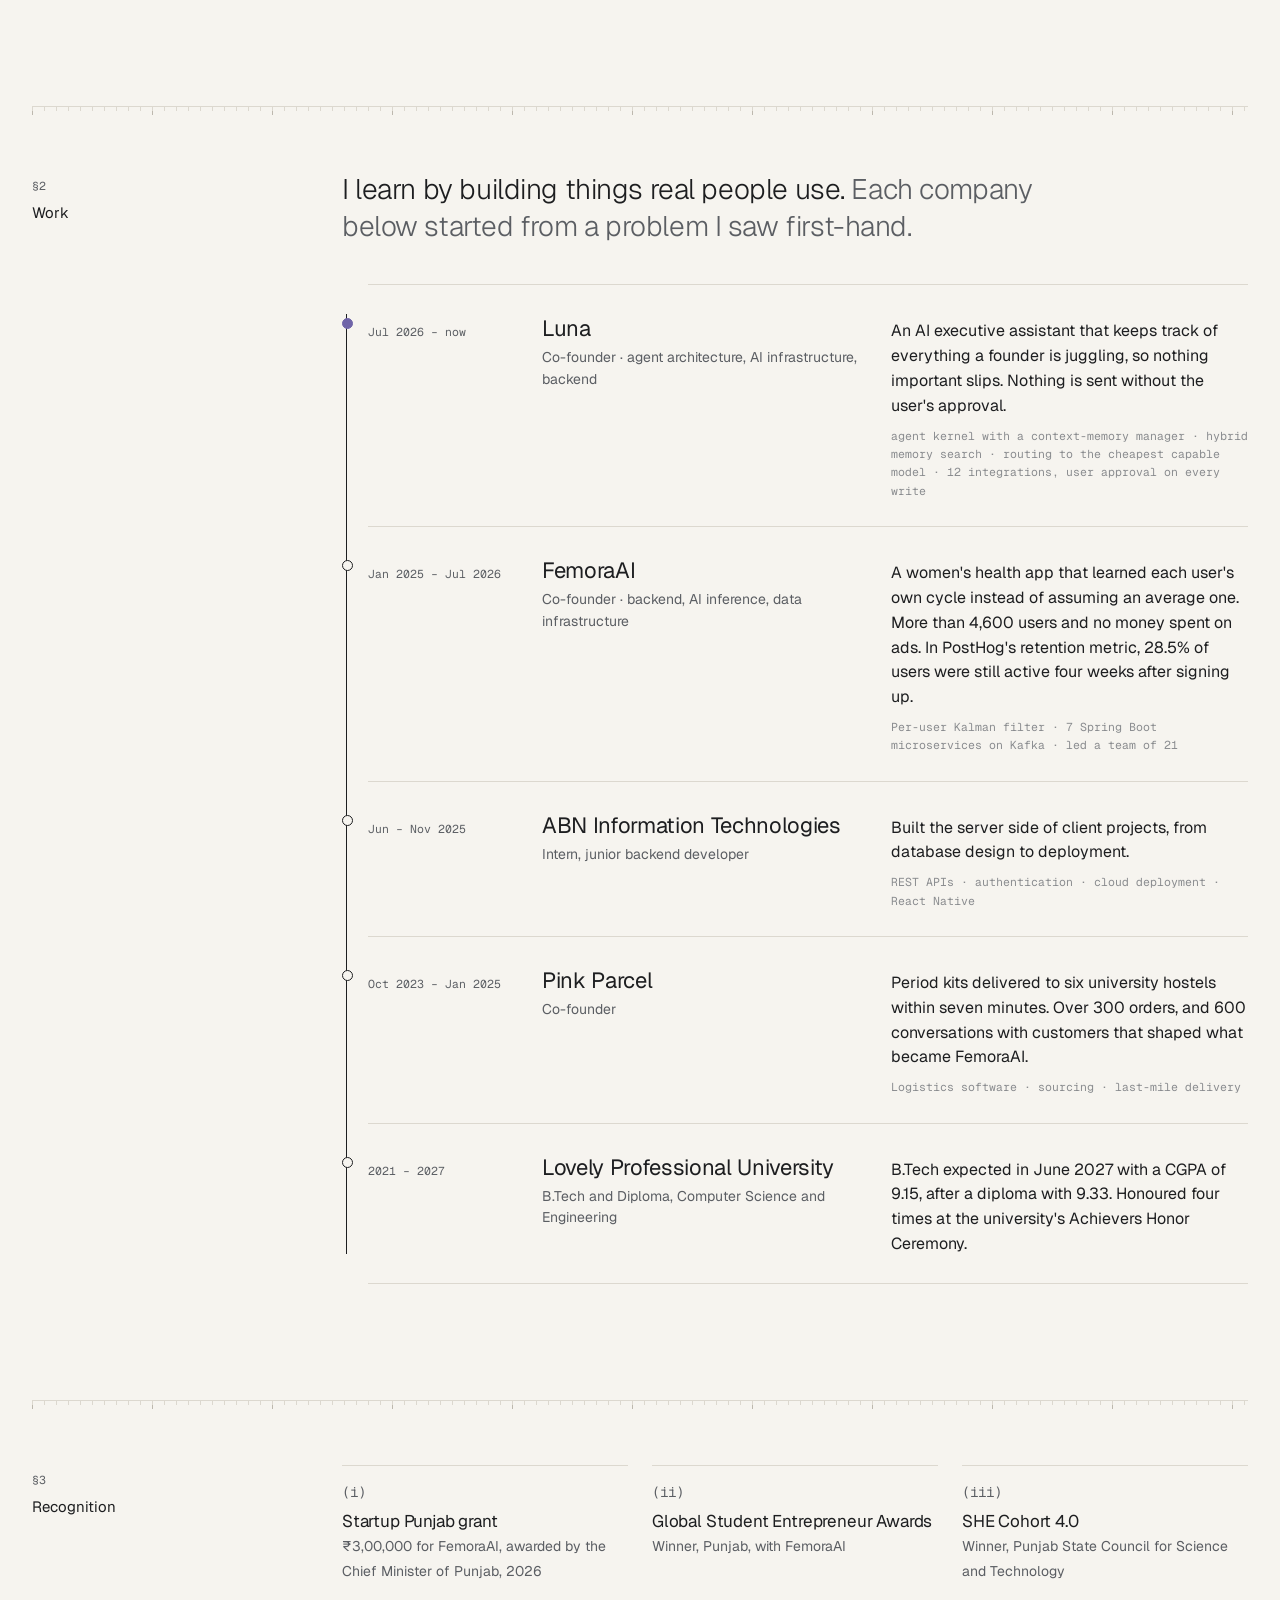
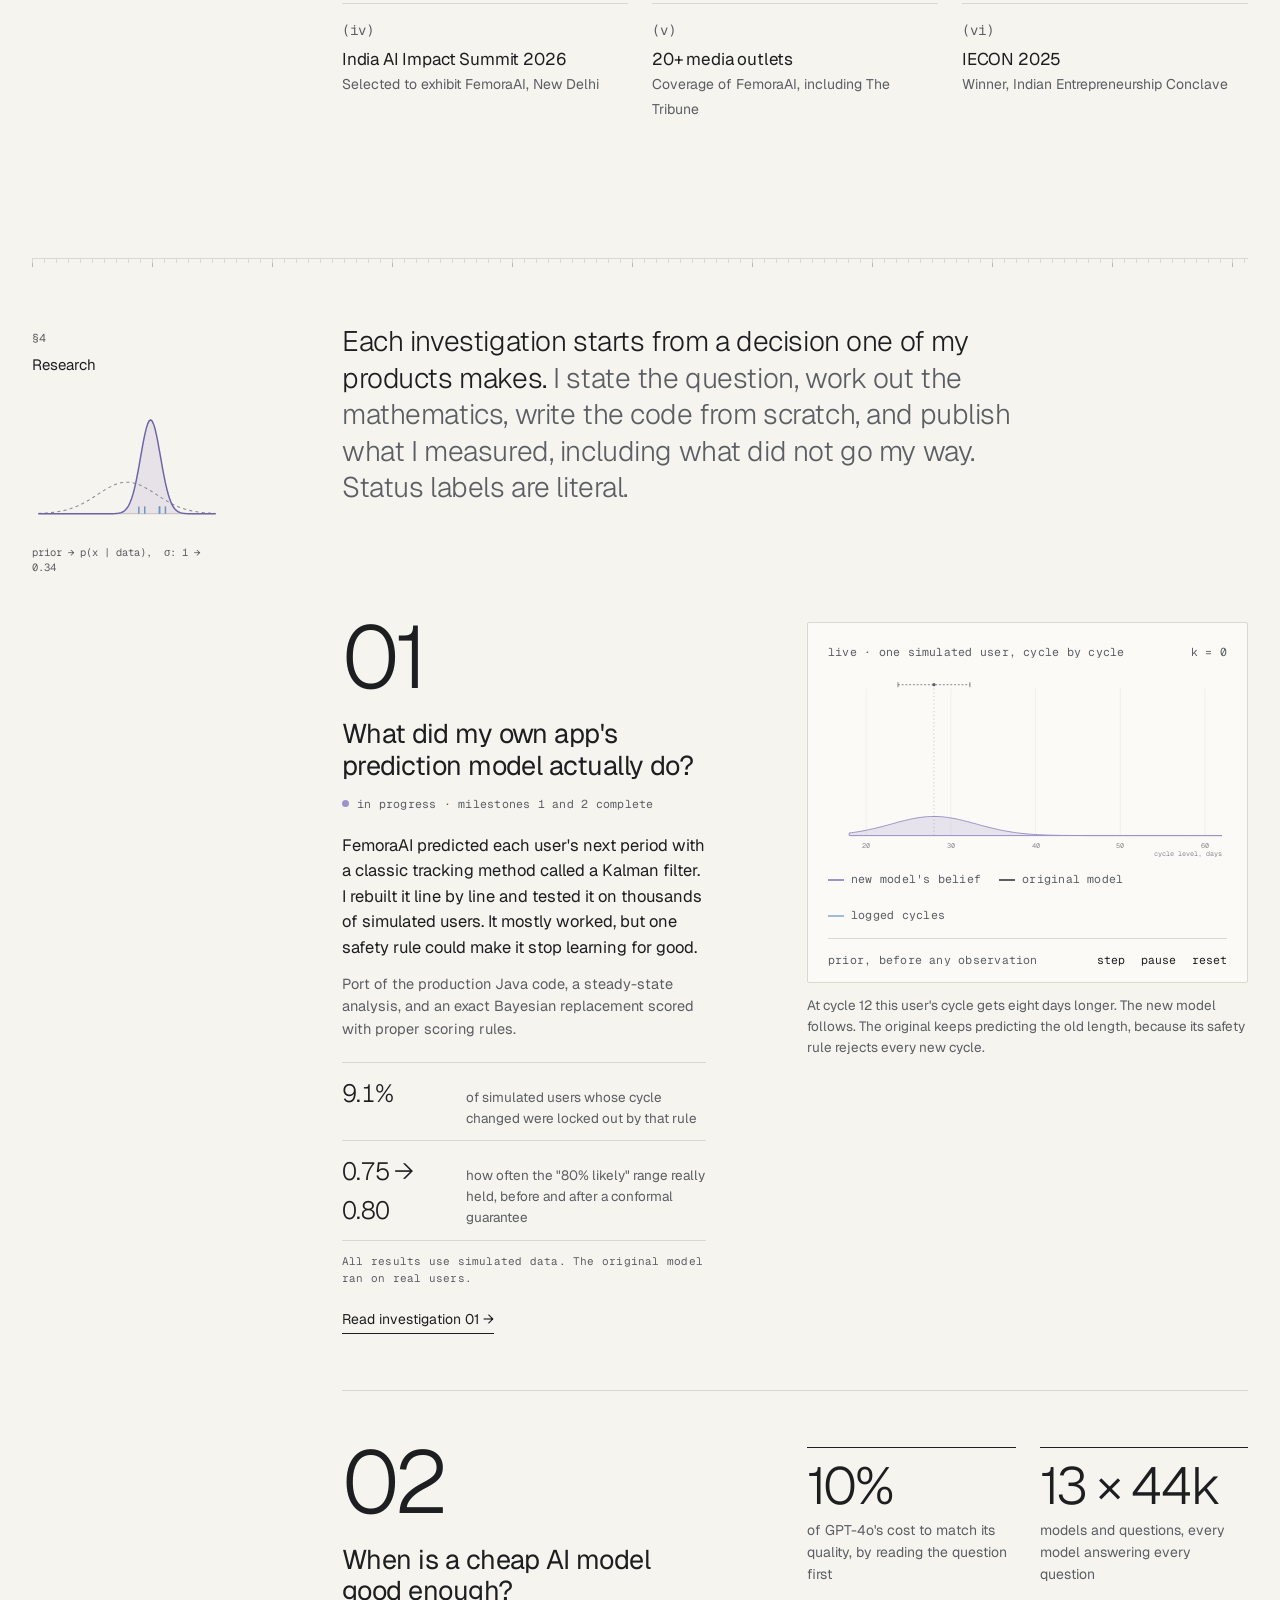
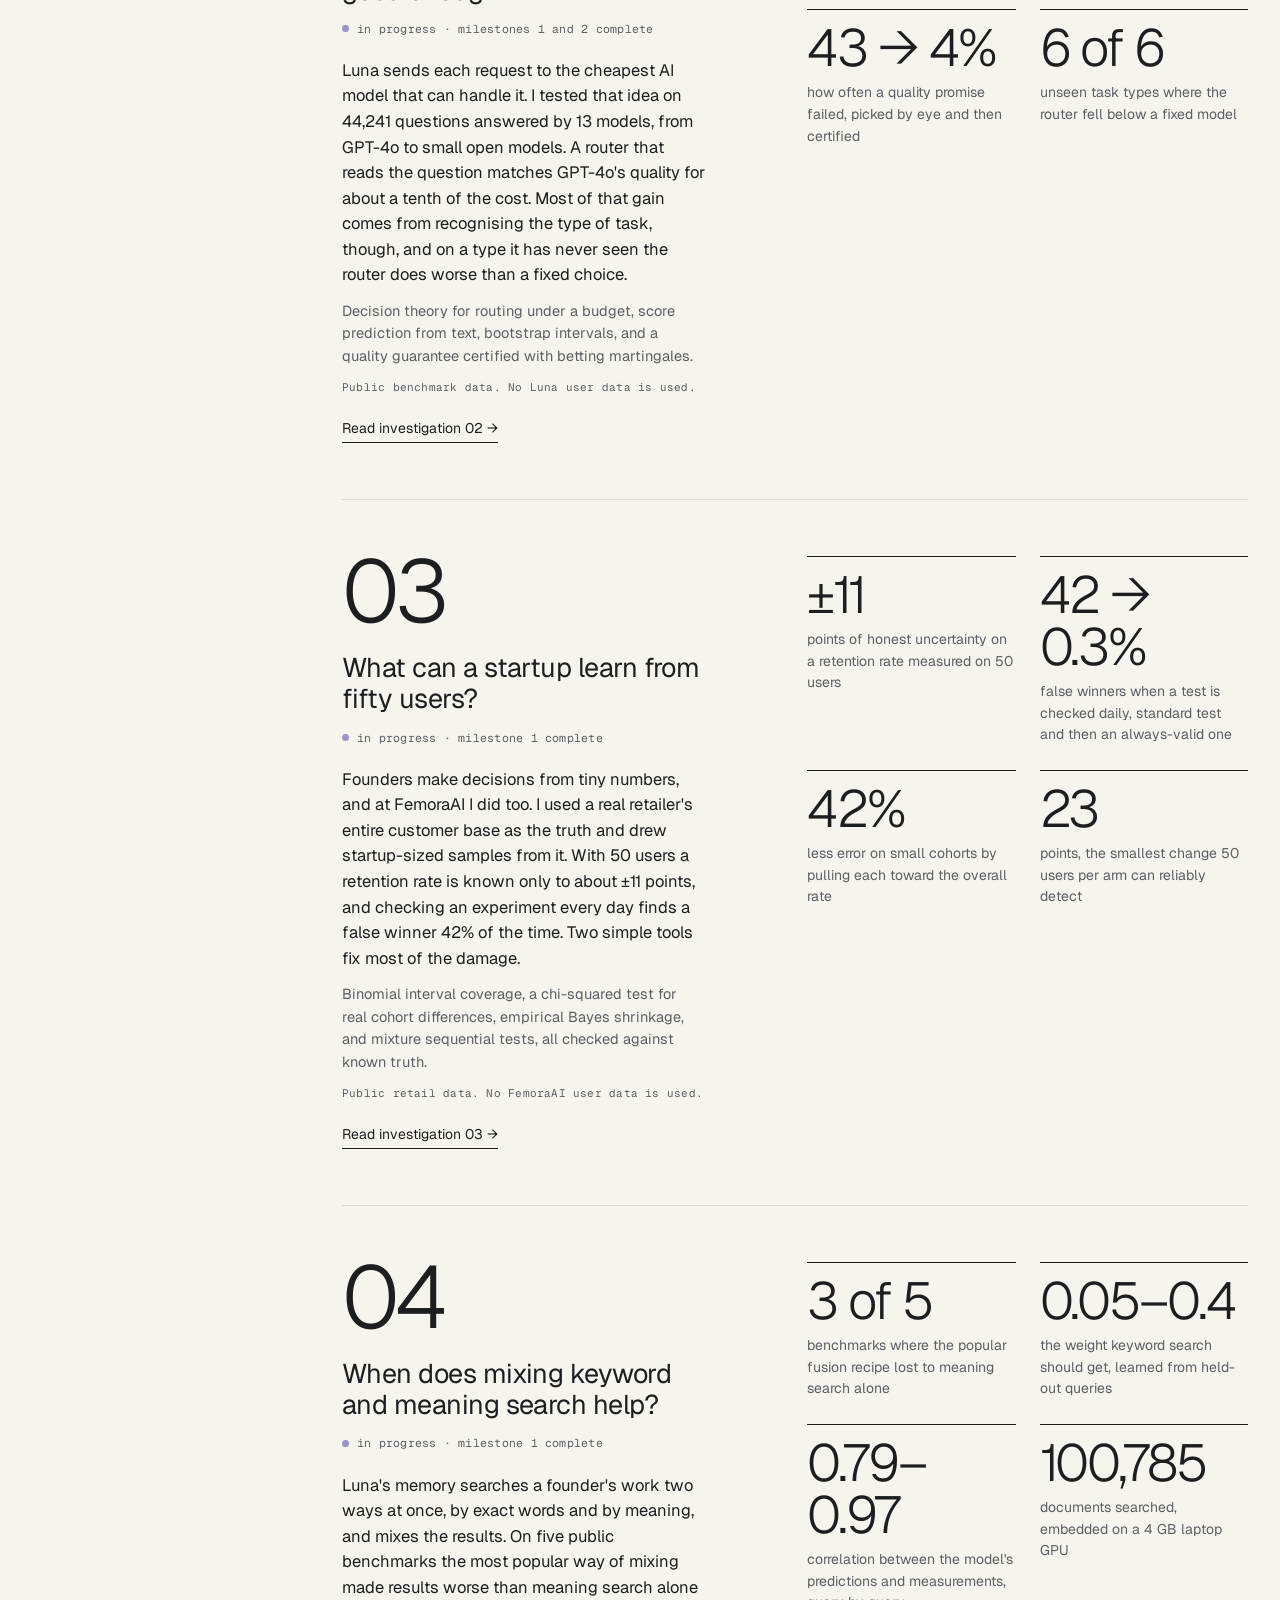
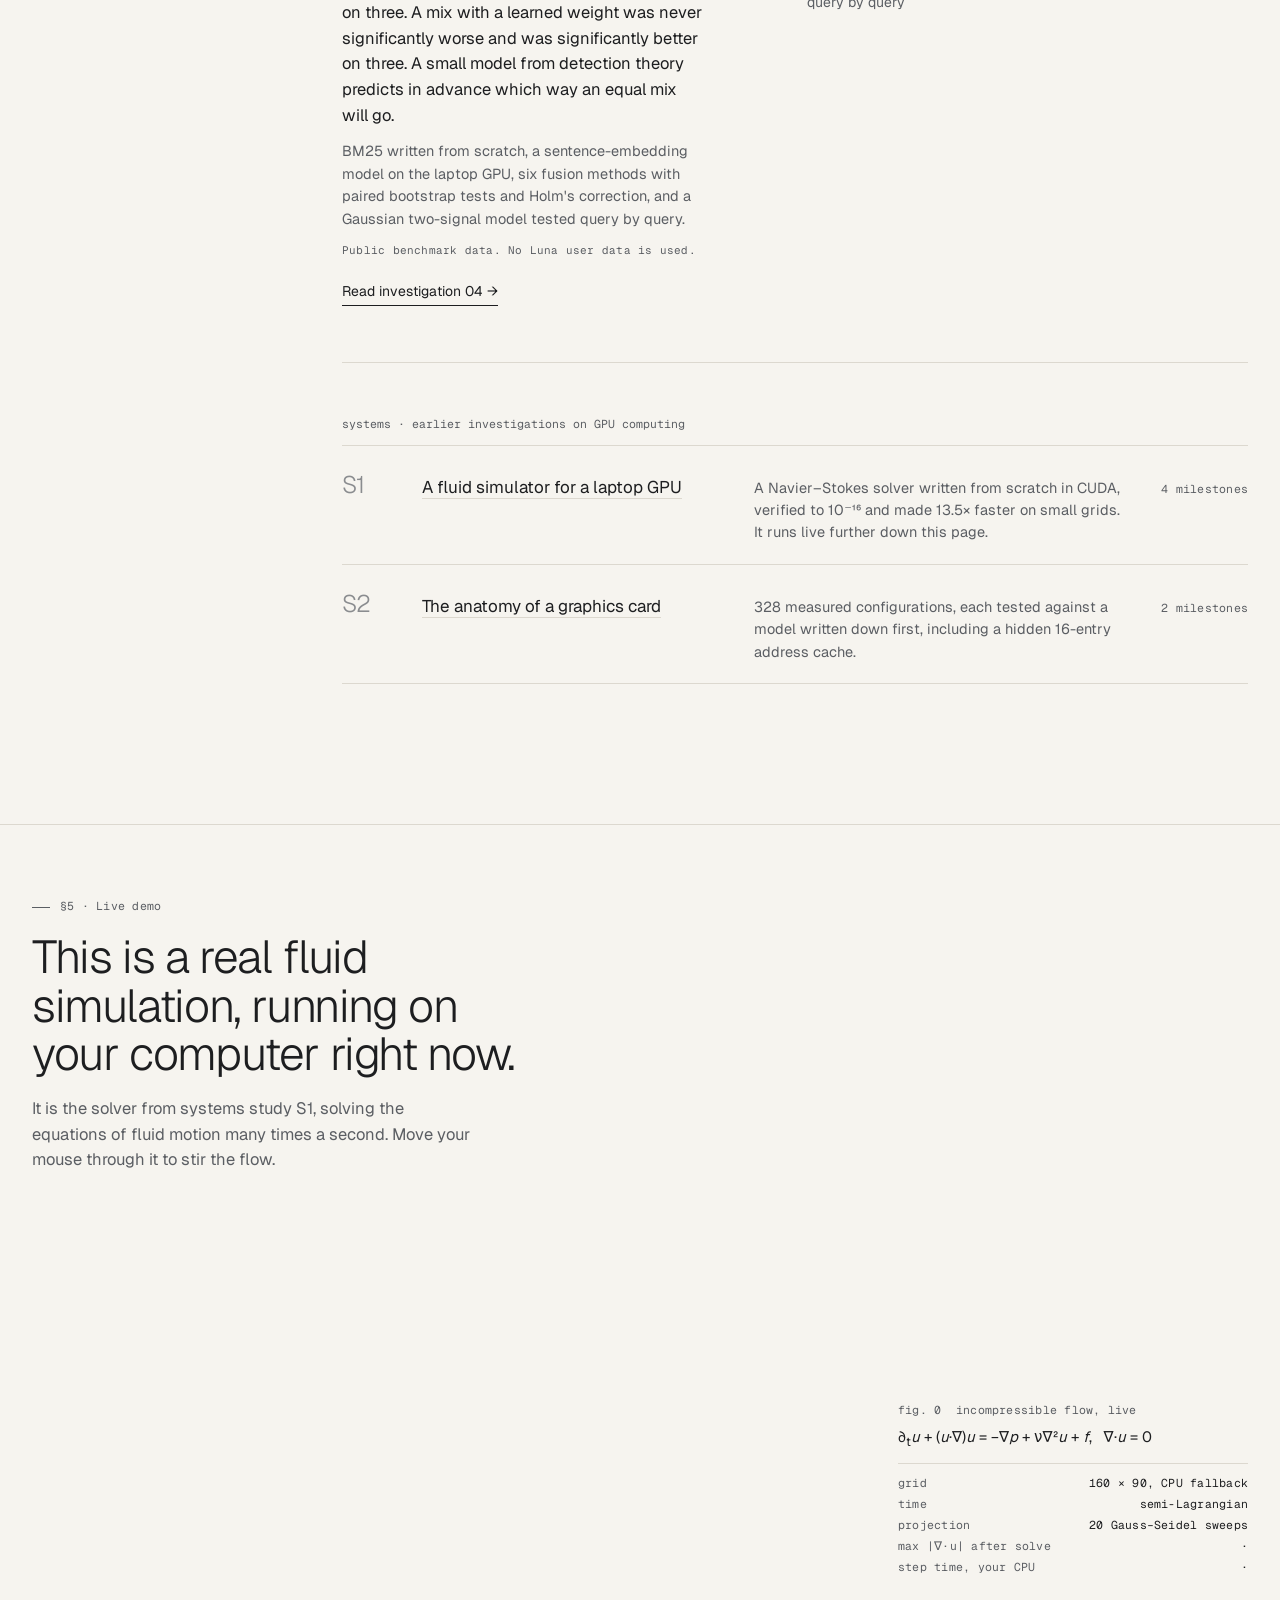
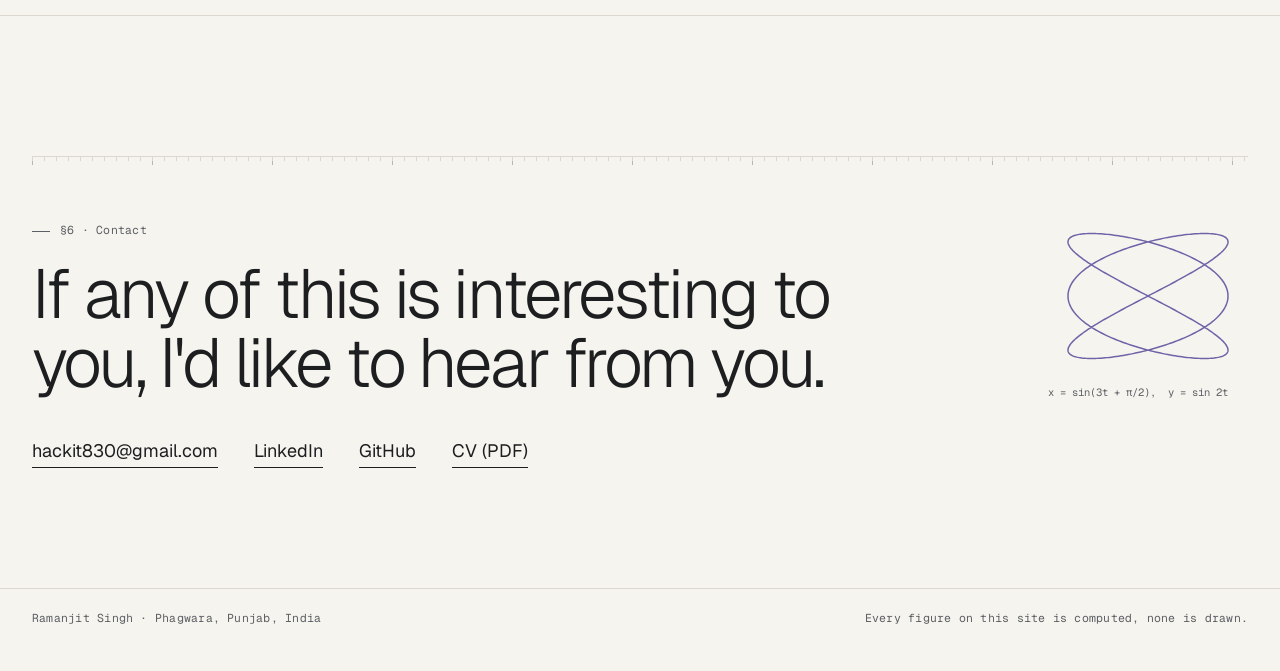
==== commit 29bbef5f: "Homepage: attribute the FemoraAI retention figure to PostHog Co-Authored-By: Claude Opus 5.5 <norepl" ====
--- a/site/index.html
+++ b/site/index.html
@@ -254,7 +254,7 @@
       <div><p class="plain">An AI executive assistant that keeps track of everything a founder is juggling, so nothing important slips. Nothing is sent without the user's approval.</p>
       <p class="tech">agent kernel with a context-memory manager · hybrid memory search · routing to the cheapest capable model · 12 integrations, user approval on every write</p></div></div>
     <div class="job"><span class="when">Jan 2025 – Jul 2026</span><div><h3>FemoraAI</h3><div class="role">Co-founder · backend, AI inference, data infrastructure</div></div>
-      <div><p class="plain">A women's health app that learned each user's own cycle instead of assuming an average one. More than 4,600 users, with 28.5% still active after four weeks and no money spent on ads.</p>
+      <div><p class="plain">A women's health app that learned each user's own cycle instead of assuming an average one. More than 4,600 users and no money spent on ads. In PostHog's retention metric, 28.5% of users were still active four weeks after signing up.</p>
       <p class="tech">Per-user Kalman filter · 7 Spring Boot microservices on Kafka · led a team of 21</p></div></div>
     <div class="job"><span class="when">Jun – Nov 2025</span><div><h3>ABN Information Technologies</h3><div class="role">Intern, junior backend developer</div></div>
       <div><p class="plain">Built the server side of client projects, from database design to deployment.</p>
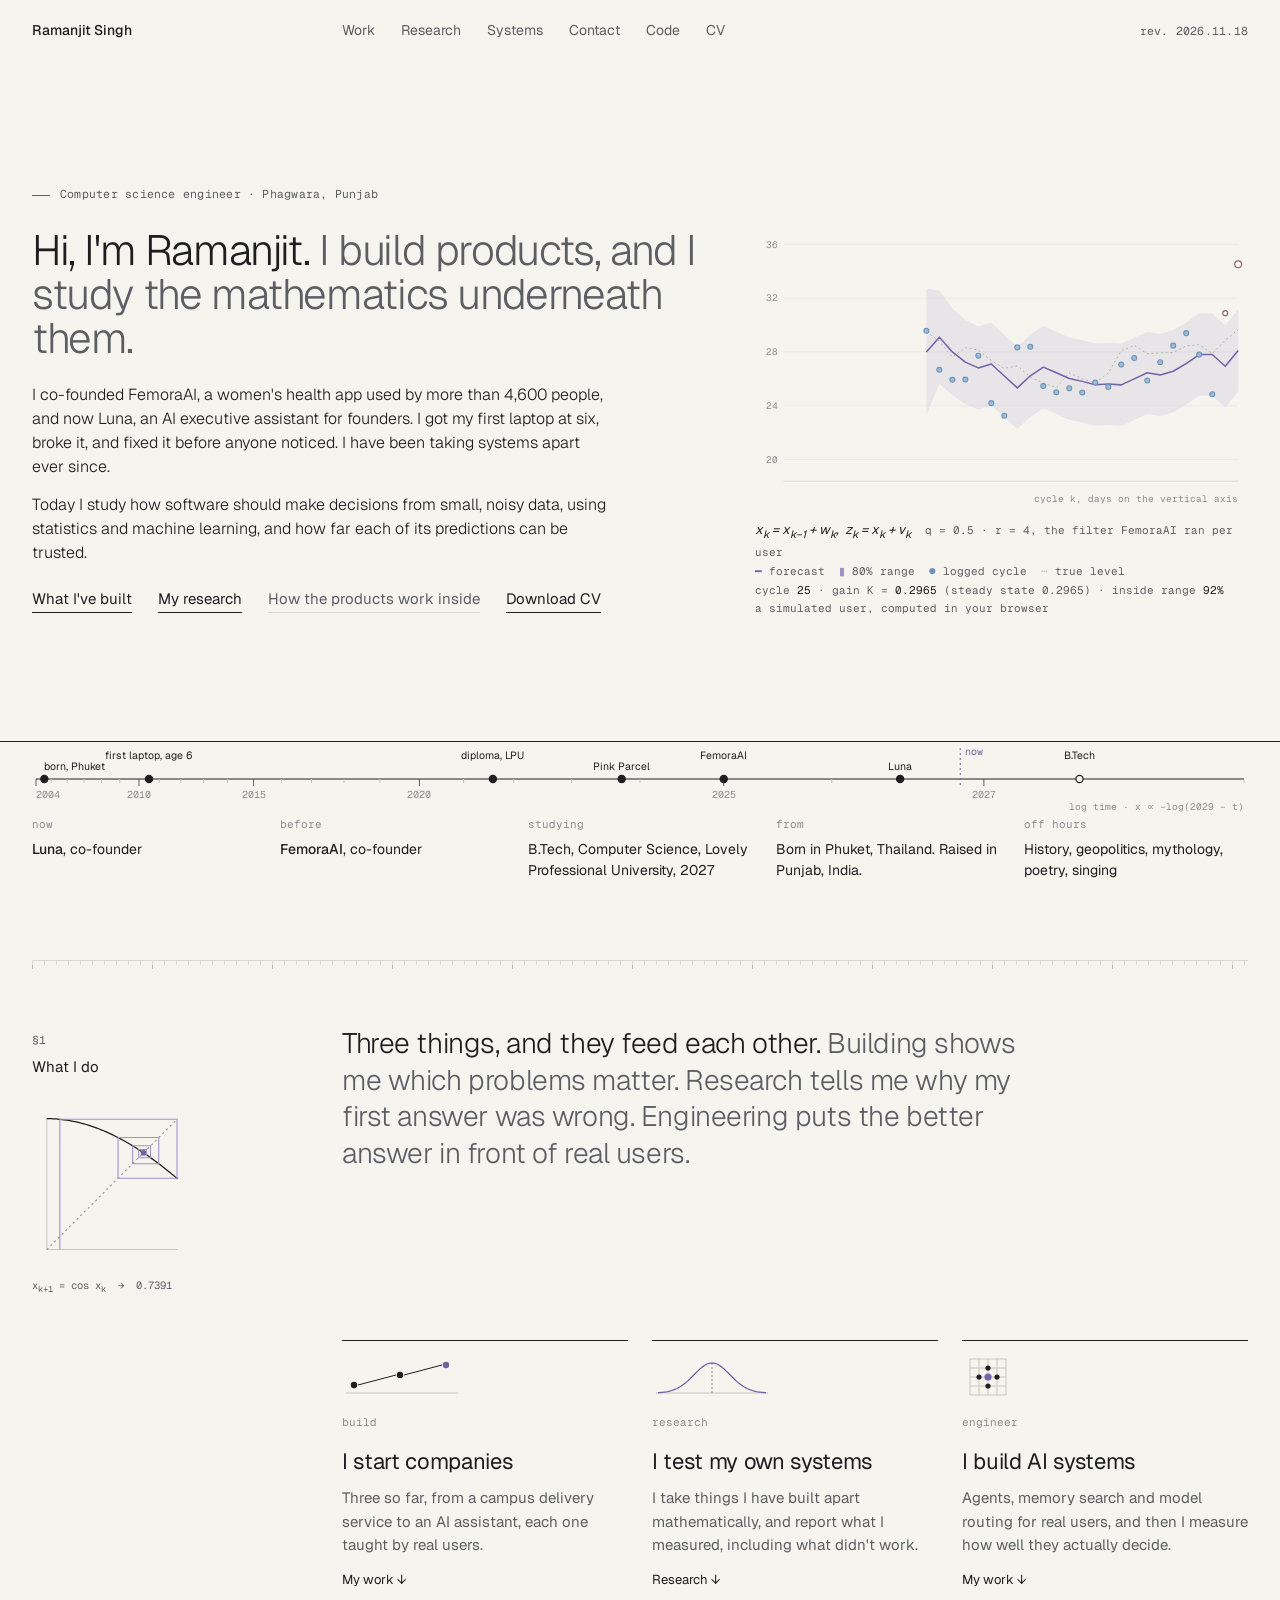
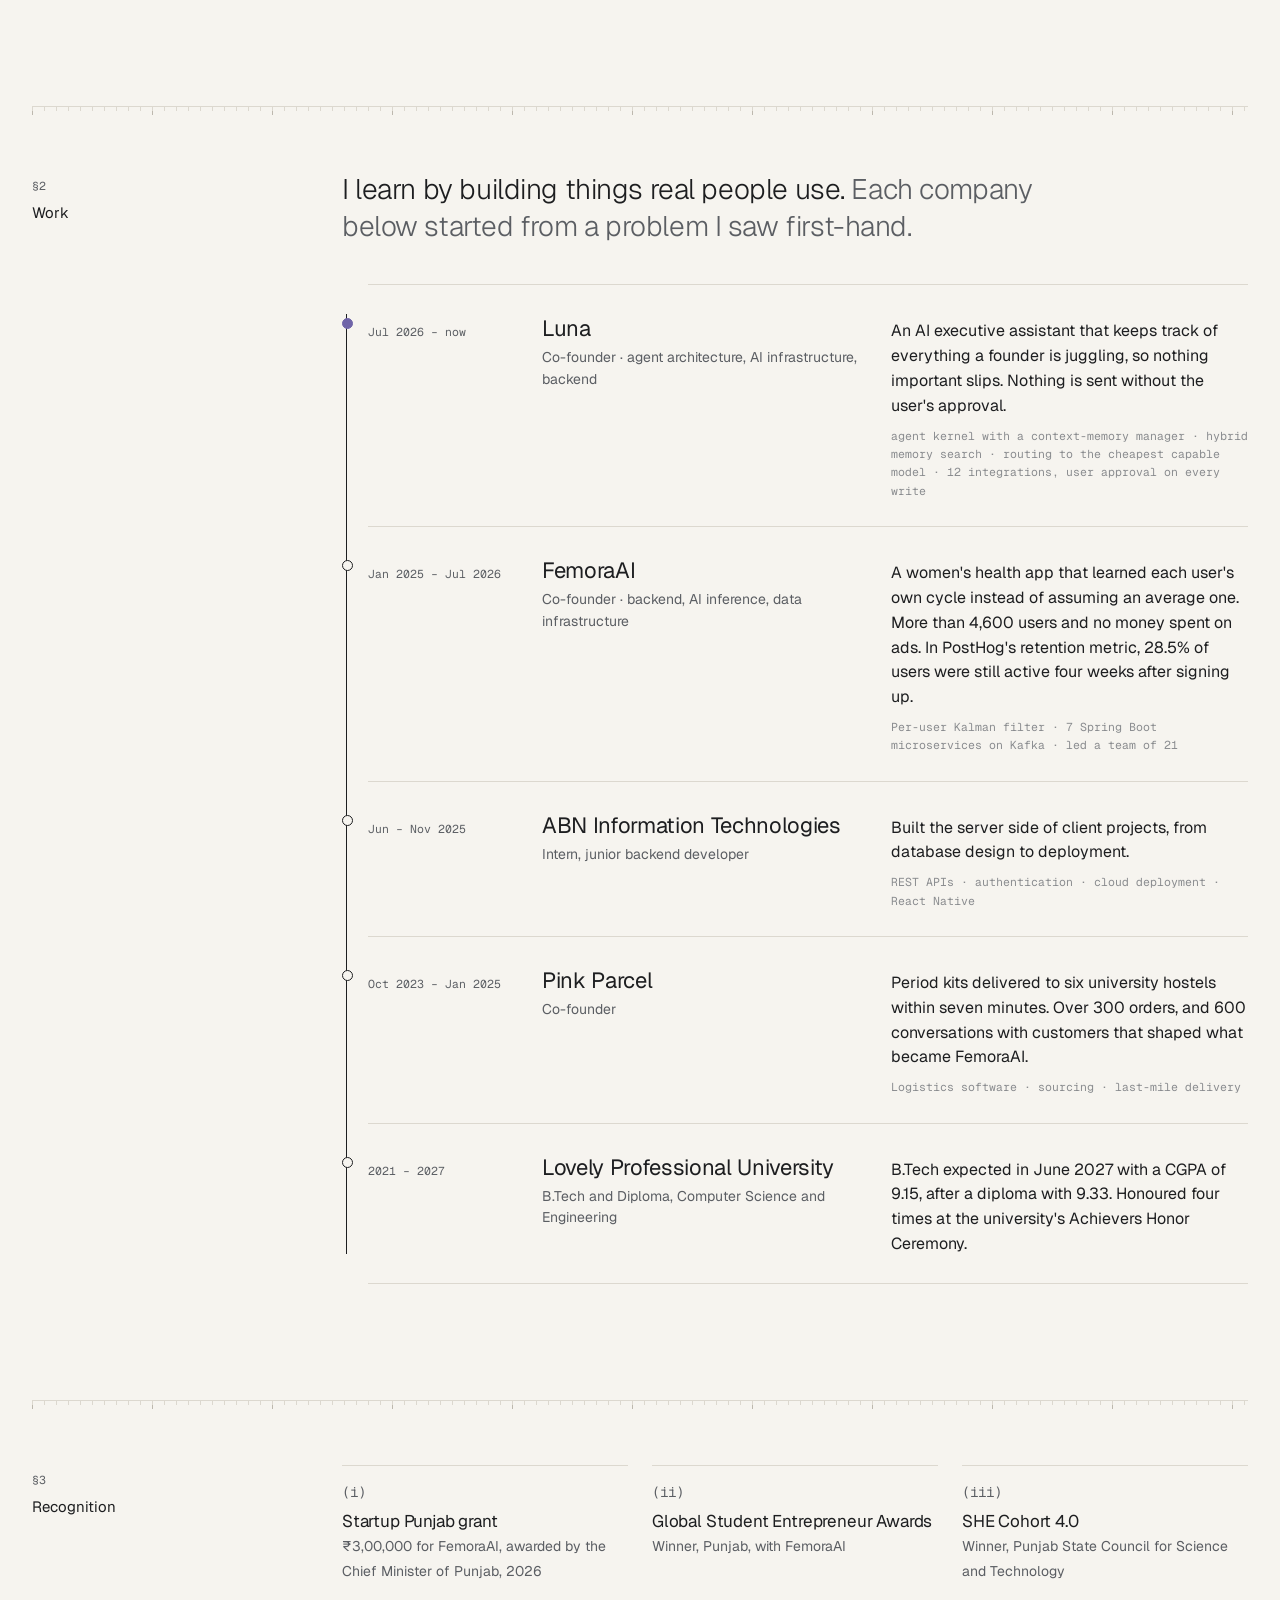
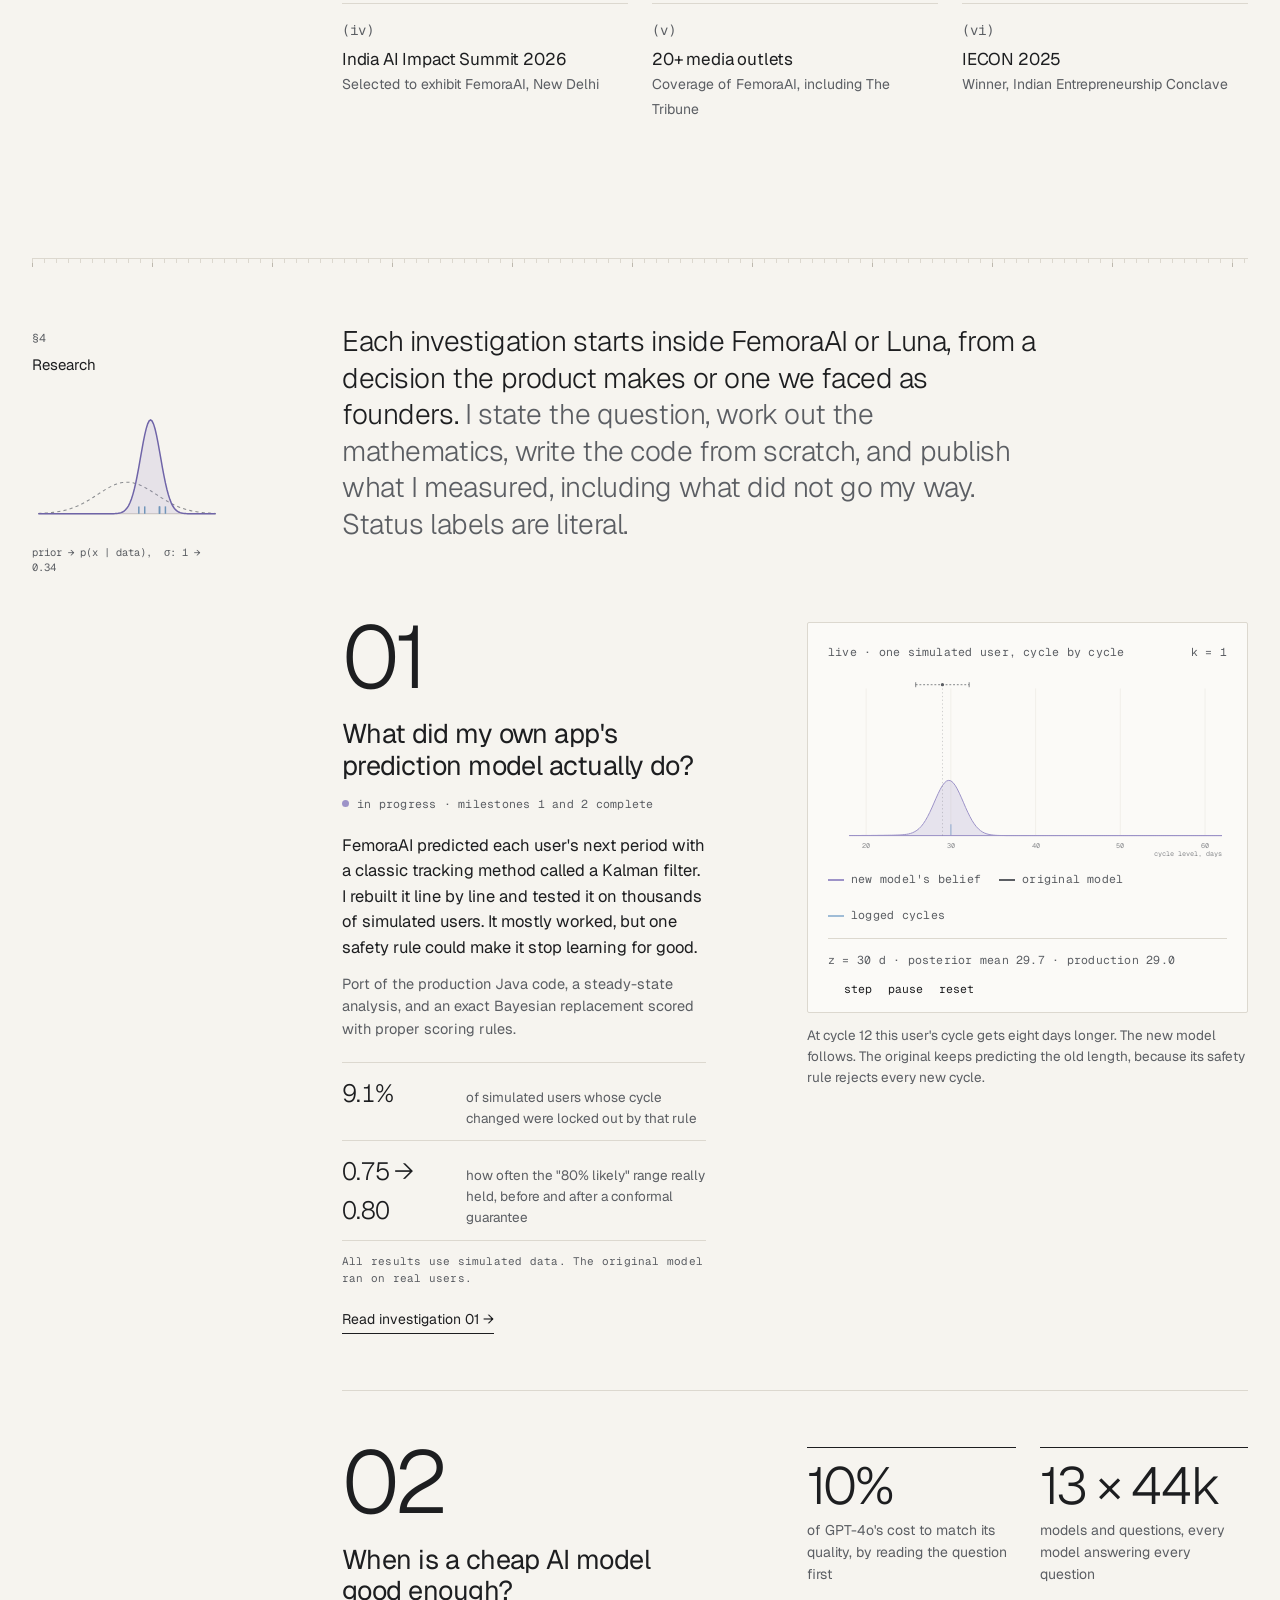
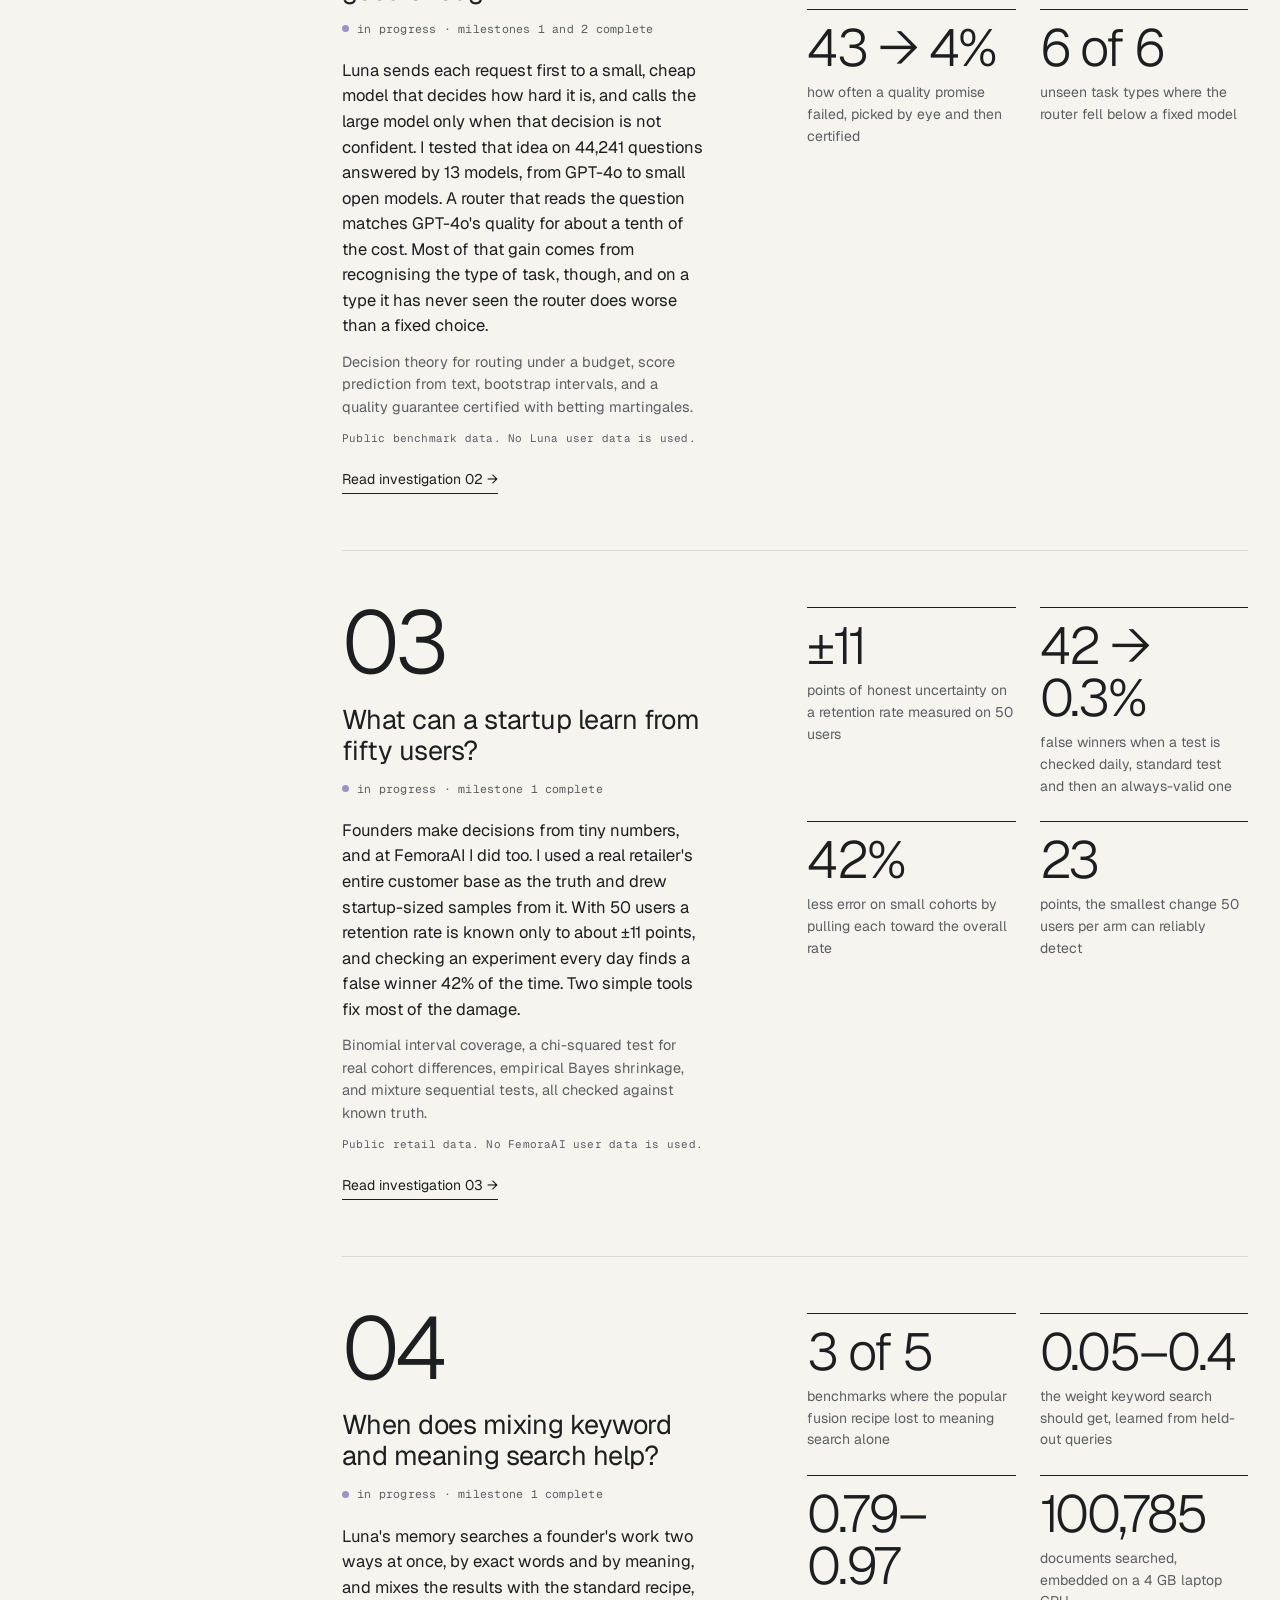
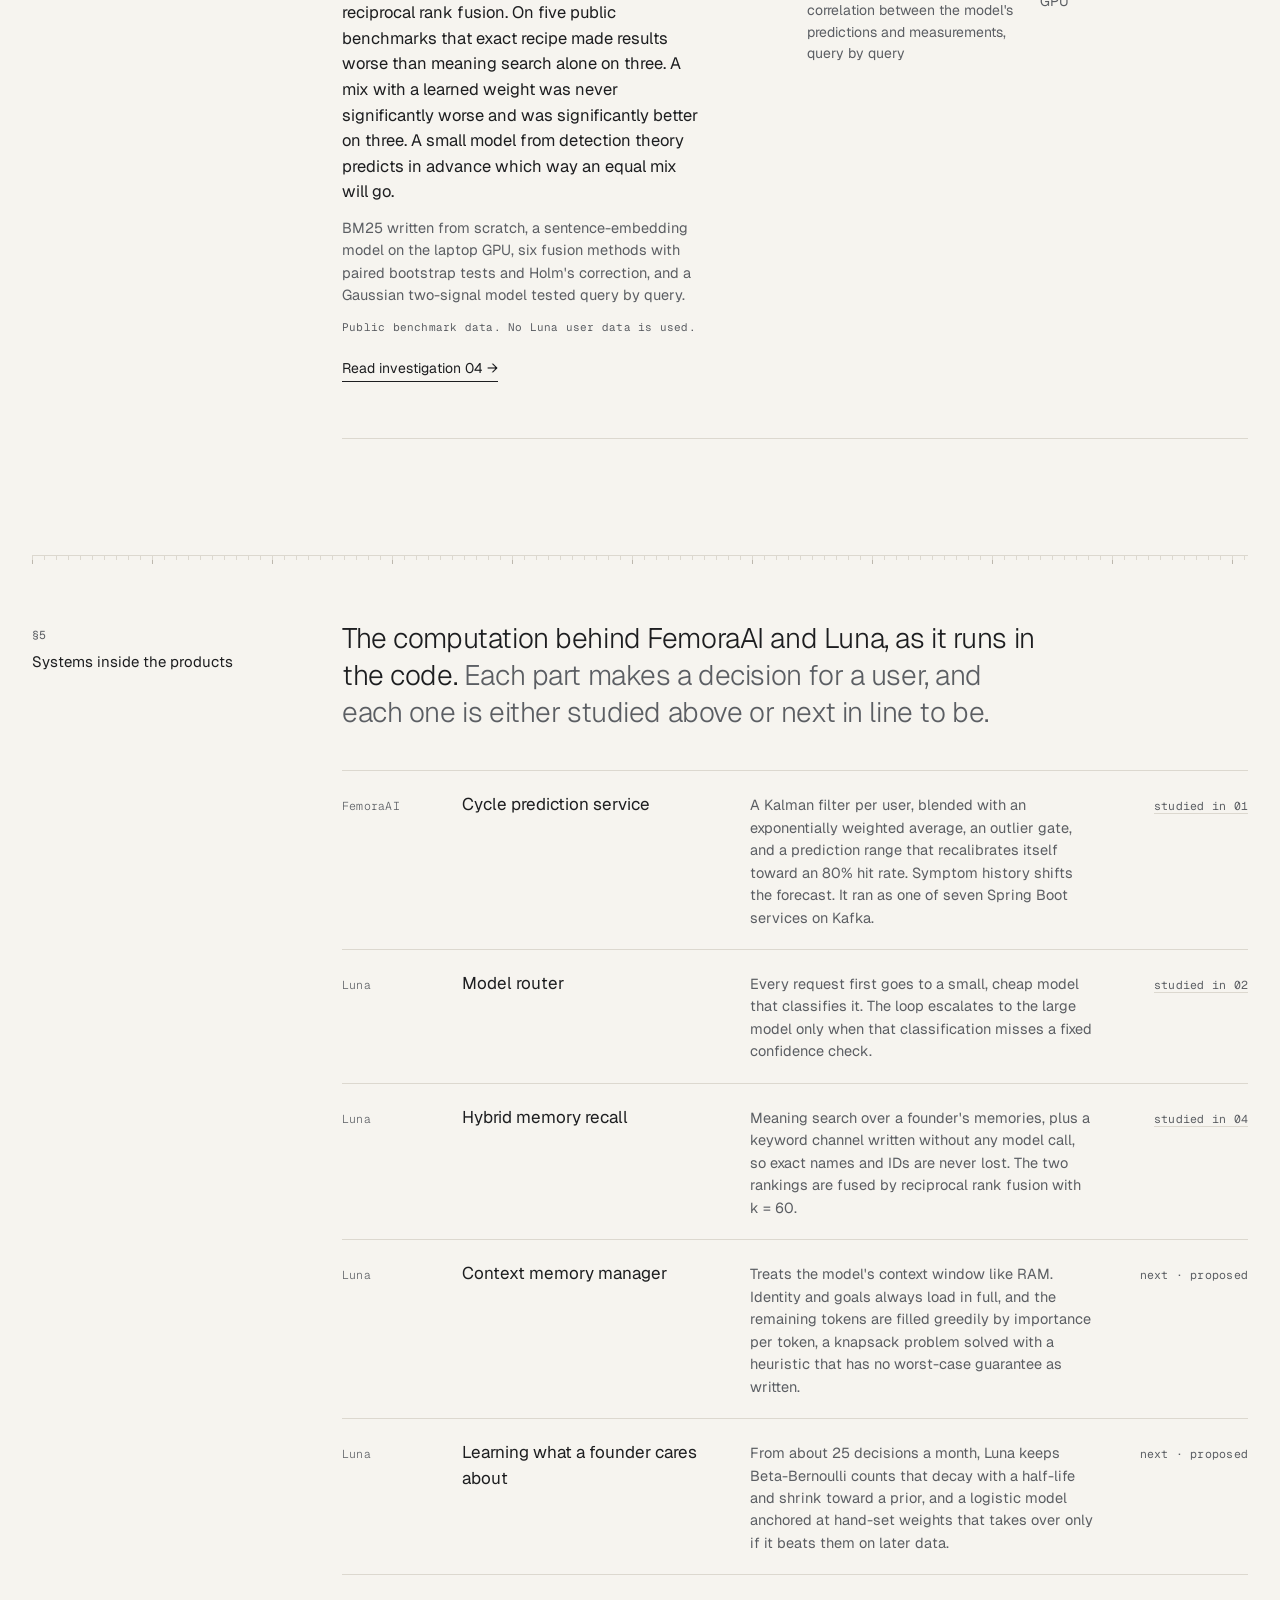
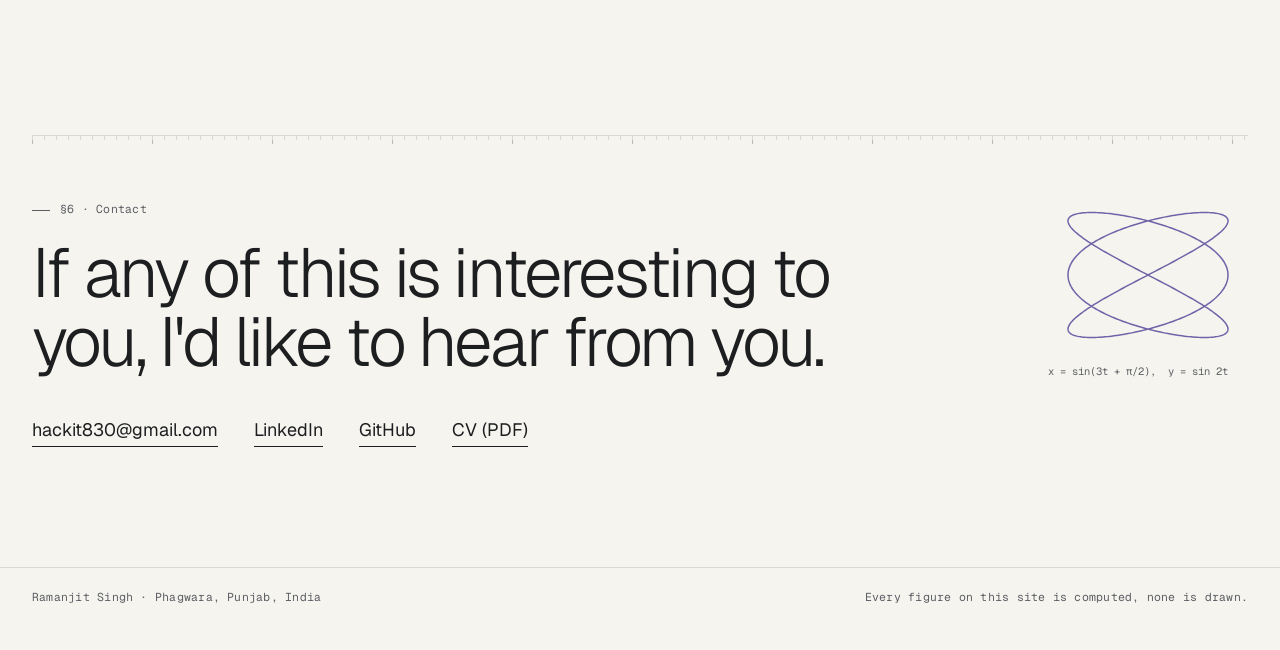
==== commit d1a981f7: "Portfolio: drop systems studies and live demo, add systems inside FemoraAI and Luna, Kalman hero Co-" ====
--- a/site/index.html
+++ b/site/index.html
@@ -4,7 +4,7 @@
 <meta charset="utf-8">
 <meta name="viewport" content="width=device-width,initial-scale=1">
 <title>Ramanjit Singh</title>
-<meta name="description" content="Ramanjit Singh, computer science engineer and co-founder of FemoraAI and Luna. Products, research investigations and a live fluid simulation running on your GPU.">
+<meta name="description" content="Ramanjit Singh, computer science engineer and co-founder of FemoraAI and Luna. Products, and research investigations into the systems inside them.">
 <link rel="preconnect" href="https://fonts.googleapis.com"><link rel="preconnect" href="https://fonts.gstatic.com" crossorigin>
 <link href="https://fonts.googleapis.com/css2?family=Geist:wght@300;400;500&family=Geist+Mono:wght@400;500&display=swap" rel="stylesheet">
 <style>
@@ -37,7 +37,7 @@
 .about > .wrap.grid{flex:1;align-items:center;width:100%}
 .about .left{grid-column:1/8;padding:6px 0 22px}
 .figure-att{grid-column:8/13;align-self:center;position:relative}
-#attractor{display:block;width:100%;aspect-ratio:1.3/1}
+#hero-kf{display:block;width:100%;height:auto}
 .att-cap{margin-top:10px;font-family:var(--mono);font-size:11px;line-height:1.7;color:var(--graphite)}
 .att-cap i{font-family:var(--sans);font-style:italic;font-size:13px;color:var(--charcoal)}
 .att-cap b{font-weight:400;color:var(--charcoal)}
@@ -121,23 +121,13 @@
 .prop .h{font-family:var(--mono);font-size:11.5px;color:var(--graphite);margin-bottom:12px}
 .row{display:grid;grid-template-columns:56px minmax(0,1fr) minmax(0,1.2fr) 100px;column-gap:24px;padding:20px 0;border-top:1px solid var(--rule);align-items:baseline}
 .row:last-child{border-bottom:1px solid var(--rule)}
+.row.sys{grid-template-columns:96px minmax(0,1fr) minmax(0,1.3fr) 130px}
+.row.sys .k{font-family:var(--mono);font-size:11.5px;letter-spacing:.02em;color:var(--graphite)}
+.row .tag a{border-bottom:1px solid var(--rule)}.row .tag a:hover{border-bottom-color:var(--charcoal)}
 .row .k{font-weight:300;font-size:24px;letter-spacing:-.04em;color:var(--faint)}
 .row h4{font-weight:400;font-size:17px}.row h4 a{color:inherit;text-decoration:none;border-bottom:1px solid var(--rule)}.row h4 a:hover{border-bottom-color:var(--charcoal)}
 .row p{font-size:14.5px;color:var(--graphite)}
 .row .tag{text-align:right}
-
-/* live demo */
-.demo{position:relative;height:88vh;min-height:620px;overflow:hidden;margin-top:120px;border-top:1px solid var(--rule);border-bottom:1px solid var(--rule)}
-#fluid{position:absolute;inset:0;width:100%;height:100%;display:block;filter:blur(1.5px) saturate(.95)}
-.demo .wrap{position:relative;height:100%;pointer-events:none}
-.demo .say{position:absolute;left:32px;top:72px;max-width:520px}
-.demo .say h2{font-weight:300;font-size:clamp(32px,3.6vw,52px);line-height:1.05;letter-spacing:-.03em;margin-top:18px}
-.demo .say p{margin-top:18px;font-size:16.5px;color:var(--graphite);max-width:440px}
-.annot{position:absolute;right:32px;bottom:40px;width:350px}
-.annot .eq{font-family:var(--sans);font-size:15px;letter-spacing:0;color:var(--charcoal);margin:6px 0 12px}
-.annot .eq i{font-style:italic}
-.annot dl{display:grid;grid-template-columns:1fr auto;gap:3px 12px;border-top:1px solid var(--rule);padding-top:10px}
-.annot dd{text-align:right;color:var(--charcoal);font-feature-settings:"tnum"}
 
 /* contact */
 .contact{padding:140px 0 40px}
@@ -161,8 +151,7 @@
   .job{grid-template-columns:1fr;row-gap:6px}
   .inv .text,.inv .side{grid-column:1/-1}.inv .side{margin-top:34px}
   .row{grid-template-columns:44px 1fr;row-gap:6px}.row p,.row .tag{grid-column:2}.row .tag{text-align:left}
-  .demo .say{left:16px;right:16px;top:48px}
-  .annot{left:16px;right:16px;width:auto;bottom:24px}
+  .row.sys{grid-template-columns:1fr}.row.sys p,.row.sys .tag{grid-column:1}
   footer .c1,footer .c3{grid-column:1/-1;text-align:left;margin-bottom:6px}
 }
 
@@ -181,7 +170,7 @@
 .contact .grid{position:relative}
 .contact-fig{grid-column:10/13;grid-row:2/5;align-self:center;max-width:200px;justify-self:end;width:100%}
 .rec-side{margin-top:0}
-@media (max-width:1000px){section.s{padding:64px 0 12px}.ruler{margin-bottom:36px}.demo{margin-top:72px}.rec-side{grid-column:1/-1;margin-top:20px}.margin-fig{max-width:150px;margin-top:16px}.contact-fig{grid-column:1/-1;grid-row:auto;justify-self:start;margin-top:28px}}
+@media (max-width:1000px){section.s{padding:64px 0 12px}.ruler{margin-bottom:36px}.rec-side{grid-column:1/-1;margin-top:20px}.margin-fig{max-width:150px;margin-top:16px}.contact-fig{grid-column:1/-1;grid-row:auto;justify-self:start;margin-top:28px}}
 
 /* compact navigation (assets/navmenu.js) */
 nav .menu{display:none;justify-self:end;font-size:12px;letter-spacing:.04em;background:none;border:1px solid var(--rule);border-radius:2px;padding:6px 12px;color:var(--charcoal);cursor:pointer}
@@ -199,8 +188,8 @@
 
 <nav id="nav"><div class="wrap grid">
   <a class="who" href="#">Ramanjit Singh</a>
-  <div class="links"><a href="#work">Work</a><a href="#research">Research</a><a href="#systems">Systems</a><a href="#live">Live demo</a><a href="#contact">Contact</a><a href="https://github.com/ramanjitsingh-hub/ramanjitsingh-hub.github.io">Code</a><a href="assets/Ramanjit_Singh_CV.pdf" download>CV</a></div>
-  <span class="rev mono">rev. 2026.11.16</span>
+  <div class="links"><a href="#work">Work</a><a href="#research">Research</a><a href="#inside">Systems</a><a href="#contact">Contact</a><a href="https://github.com/ramanjitsingh-hub/ramanjitsingh-hub.github.io">Code</a><a href="assets/Ramanjit_Singh_CV.pdf" download>CV</a></div>
+  <span class="rev mono">rev. 2026.11.18</span>
 </div></nav>
 
 <header class="about" id="about"><div class="wrap grid">
@@ -211,12 +200,14 @@
       <p>I co-founded FemoraAI, a women's health app used by more than 4,600 people, and now Luna, an AI executive assistant for founders. I got my first laptop at six, broke it, and fixed it before anyone noticed. I have been taking systems apart ever since.</p>
       <p>Today I study how software should make decisions from small, noisy data, using statistics and machine learning, and how far each of its predictions can be trusted.</p>
     </div>
-    <div class="cta"><a href="#work">What I've built</a><a href="#research">My research</a><a class="soft" href="#live">See something live</a><a href="assets/Ramanjit_Singh_CV.pdf" download>Download CV</a></div>
-  </div>
-  <figure class="figure-att" aria-label="Clifford attractor computed in the browser">
-    <canvas id="attractor"></canvas>
-    <figcaption class="att-cap"><i>x′ = sin(ay) + c cos(ax), &nbsp;y′ = sin(bx) + d cos(by)</i><br>
-      a = −1.4 · b = 1.6 · c = 1.0 · d = 0.7 · <b id="att-n">0</b> iterates, computed in your browser</figcaption>
+    <div class="cta"><a href="#work">What I've built</a><a href="#research">My research</a><a class="soft" href="#inside">How the products work inside</a><a href="assets/Ramanjit_Singh_CV.pdf" download>Download CV</a></div>
+  </div>
+  <figure class="figure-att" aria-label="FemoraAI's Kalman filter forecasting a simulated user's cycles live">
+    <svg id="hero-kf" viewBox="0 0 520 330" role="img" aria-label="Forecast, 80% range and logged cycle lengths, updating cycle by cycle"></svg>
+    <figcaption class="att-cap"><i>x<sub>k</sub> = x<sub>k−1</sub> + w<sub>k</sub>, &nbsp;z<sub>k</sub> = x<sub>k</sub> + v<sub>k</sub></i> &nbsp;q = 0.5 · r = 4, the filter FemoraAI ran per user<br>
+      <span style="color:#6F64A8">━</span> forecast &nbsp;<span style="color:#9D93C8">▮</span> 80% range &nbsp;<span style="color:#6F95BA">●</span> logged cycle &nbsp;<span style="color:#A3B59B">┄</span> true level<br>
+      cycle <b id="kf-k">0</b> · gain K = <b id="kf-K">·</b> (steady state 0.2965) · inside range <b id="kf-cov">·</b><br>
+      a simulated user, computed in your browser</figcaption>
   </figure>
 </div>
   <div class="strip"><div class="wrap">
@@ -283,7 +274,7 @@
 <section class="s" id="research"><div class="wrap grid">
   <div class="ruler"></div>
   <div class="label"><div class="n">§4</div><h2>Research</h2><div class="margin-fig" data-glyph="posterior"></div></div>
-  <p class="lead">Each investigation starts from a decision one of my products makes. <span>I state the question, work out the mathematics, write the code from scratch, and publish what I measured, including what did not go my way. Status labels are literal.</span></p>
+  <p class="lead">Each investigation starts inside FemoraAI or Luna, from a decision the product makes or one we faced as founders. <span>I state the question, work out the mathematics, write the code from scratch, and publish what I measured, including what did not go my way. Status labels are literal.</span></p>
 
   <div class="inv">
     <div class="text">
@@ -319,7 +310,7 @@
       <div class="num">02</div>
       <h3>When is a cheap AI model good enough?</h3>
       <div class="status mono"><i></i>in progress · milestones 1 and 2 complete</div>
-      <p class="plain">Luna sends each request to the cheapest AI model that can handle it. I tested that idea on 44,241 questions answered by 13 models, from GPT-4o to small open models. A router that reads the question matches GPT-4o's quality for about a tenth of the cost. Most of that gain comes from recognising the type of task, though, and on a type it has never seen the router does worse than a fixed choice.</p>
+      <p class="plain">Luna sends each request first to a small, cheap model that decides how hard it is, and calls the large model only when that decision is not confident. I tested that idea on 44,241 questions answered by 13 models, from GPT-4o to small open models. A router that reads the question matches GPT-4o's quality for about a tenth of the cost. Most of that gain comes from recognising the type of task, though, and on a type it has never seen the router does worse than a fixed choice.</p>
       <p class="techline">Decision theory for routing under a budget, score prediction from text, bootstrap intervals, and a quality guarantee certified with betting martingales.</p>
       <p class="mono" style="margin-top:12px;font-size:11px">Public benchmark data. No Luna user data is used.</p>
       <a class="more" href="02/">Read investigation 02 →</a>
@@ -359,7 +350,7 @@
       <div class="num">04</div>
       <h3>When does mixing keyword and meaning search help?</h3>
       <div class="status mono"><i></i>in progress · milestone 1 complete</div>
-      <p class="plain">Luna's memory searches a founder's work two ways at once, by exact words and by meaning, and mixes the results. On five public benchmarks the most popular way of mixing made results worse than meaning search alone on three. A mix with a learned weight was never significantly worse and was significantly better on three. A small model from detection theory predicts in advance which way an equal mix will go.</p>
+      <p class="plain">Luna's memory searches a founder's work two ways at once, by exact words and by meaning, and mixes the results with the standard recipe, reciprocal rank fusion. On five public benchmarks that exact recipe made results worse than meaning search alone on three. A mix with a learned weight was never significantly worse and was significantly better on three. A small model from detection theory predicts in advance which way an equal mix will go.</p>
       <p class="techline">BM25 written from scratch, a sentence-embedding model on the laptop GPU, six fusion methods with paired bootstrap tests and Holm's correction, and a Gaussian two-signal model tested query by query.</p>
       <p class="mono" style="margin-top:12px;font-size:11px">Public benchmark data. No Luna user data is used.</p>
       <a class="more" href="04/">Read investigation 04 →</a>
@@ -374,34 +365,20 @@
     </div>
   </div>
 
-  <div class="prop" id="systems">
-    <div class="h">systems · earlier investigations on GPU computing</div>
-    <div class="row"><span class="k">S1</span><h4><a href="s1/">A fluid simulator for a laptop GPU</a></h4><p>A Navier–Stokes solver written from scratch in CUDA, verified to 10⁻¹⁶ and made 13.5× faster on small grids. It runs live further down this page.</p><span class="tag mono">4 milestones</span></div>
-    <div class="row"><span class="k">S2</span><h4><a href="s2/">The anatomy of a graphics card</a></h4><p>328 measured configurations, each tested against a model written down first, including a hidden 16-entry address cache.</p><span class="tag mono">2 milestones</span></div>
-  </div>
-</div></section>
-
-<section class="demo" id="live">
-  <canvas id="fluid" aria-label="Live incompressible fluid simulation"></canvas>
-  <div class="wrap">
-    <div class="say">
-      <div class="mono"><span class="tick"></span>§5 · Live demo</div>
-      <h2>This is a real fluid simulation, running on your computer right now.</h2>
-      <p>It is the solver from <a href="s1/">systems study S1</a>, solving the equations of fluid motion many times a second. Move your mouse through it to stir the flow.</p>
-    </div>
-    <div class="annot mono">
-      <div id="a-title">fig. 0 &nbsp;incompressible flow, live</div>
-      <div class="eq">∂<sub>t</sub><i>u</i> + (<i>u</i>·∇)<i>u</i> = −∇<i>p</i> + ν∇²<i>u</i> + <i>f</i>, &nbsp; ∇·<i>u</i> = 0</div>
-      <dl>
-        <dt>grid</dt><dd id="a-grid">·</dd>
-        <dt id="a-k1">time</dt><dd id="a-v1">·</dd>
-        <dt id="a-k2">projection</dt><dd id="a-v2">·</dd>
-        <dt>max |∇·u| after solve</dt><dd id="a-div">·</dd>
-        <dt id="a-k3">step time</dt><dd id="a-ms">·</dd>
-      </dl>
-    </div>
-  </div>
-</section>
+</div></section>
+
+<section class="s" id="inside"><div class="wrap grid">
+  <div class="ruler"></div>
+  <div class="label"><div class="n">§5</div><h2>Systems inside the products</h2></div>
+  <p class="lead">The computation behind FemoraAI and Luna, as it runs in the code. <span>Each part makes a decision for a user, and each one is either studied above or next in line to be.</span></p>
+  <div class="prop" style="margin-top:40px">
+    <div class="row sys"><span class="k">FemoraAI</span><h4>Cycle prediction service</h4><p>A Kalman filter per user, blended with an exponentially weighted average, an outlier gate, and a prediction range that recalibrates itself toward an 80% hit rate. Symptom history shifts the forecast. It ran as one of seven Spring Boot services on Kafka.</p><span class="tag mono"><a href="01/">studied in 01</a></span></div>
+    <div class="row sys"><span class="k">Luna</span><h4>Model router</h4><p>Every request first goes to a small, cheap model that classifies it. The loop escalates to the large model only when that classification misses a fixed confidence check.</p><span class="tag mono"><a href="02/">studied in 02</a></span></div>
+    <div class="row sys"><span class="k">Luna</span><h4>Hybrid memory recall</h4><p>Meaning search over a founder's memories, plus a keyword channel written without any model call, so exact names and IDs are never lost. The two rankings are fused by reciprocal rank fusion with k = 60.</p><span class="tag mono"><a href="04/">studied in 04</a></span></div>
+    <div class="row sys"><span class="k">Luna</span><h4>Context memory manager</h4><p>Treats the model's context window like RAM. Identity and goals always load in full, and the remaining tokens are filled greedily by importance per token, a knapsack problem solved with a heuristic that has no worst-case guarantee as written.</p><span class="tag mono">next · proposed</span></div>
+    <div class="row sys"><span class="k">Luna</span><h4>Learning what a founder cares about</h4><p>From about 25 decisions a month, Luna keeps Beta-Bernoulli counts that decay with a half-life and shrink toward a prior, and a logistic model anchored at hand-set weights that takes over only if it beats them on later data.</p><span class="tag mono">next · proposed</span></div>
+  </div>
+</div></section>
 
 <section class="contact" id="contact"><div class="wrap grid">
   <div class="ruler"></div>
@@ -418,27 +395,11 @@
 </div></footer>
 
 <script src="assets/navmenu.js"></script>
-<script src="assets/attractor.js"></script>
+<script src="assets/hero-kalman.js"></script>
 <script src="assets/glyphs.js"></script>
 <script src="assets/lifeline.js"></script>
 <script src="assets/filter.js"></script>
-<script src="assets/flow-cpu.js"></script>
 <script src="assets/home-fig1.js"></script>
-<script type="module">
-import { startGpuFlow } from "./assets/flow-gpu.js";
-const set = (id, t) => { const e = document.getElementById(id); if (e) e.textContent = t; };
-let ok = false;
-try {
-  ok = await startGpuFlow(document.getElementById("fluid"), { onStats: s => {
-    set("a-grid", s.grid + ", MAC, FP32"); set("a-ms", s.fps.toFixed(0) + " fps, " + s.kernels + " kernels/frame");
-    if (s.maxDiv != null) set("a-div", s.maxDiv.toExponential(1)); } });
-} catch (e) { ok = false; }
-if (ok) {
-  set("a-title", "systems S1 solver, on your GPU");
-  set("a-v1", "Heun RK2, conservative central");
-  set("a-v2", "2 multigrid V(2,2) cycles"); set("a-k3", "WebGPU");
-} else { window.startCpuFlow(); }
-</script>
 <script>
 addEventListener("scroll", () => document.getElementById("nav").classList.toggle("solid", scrollY > 40), { passive: true });
 </script>
